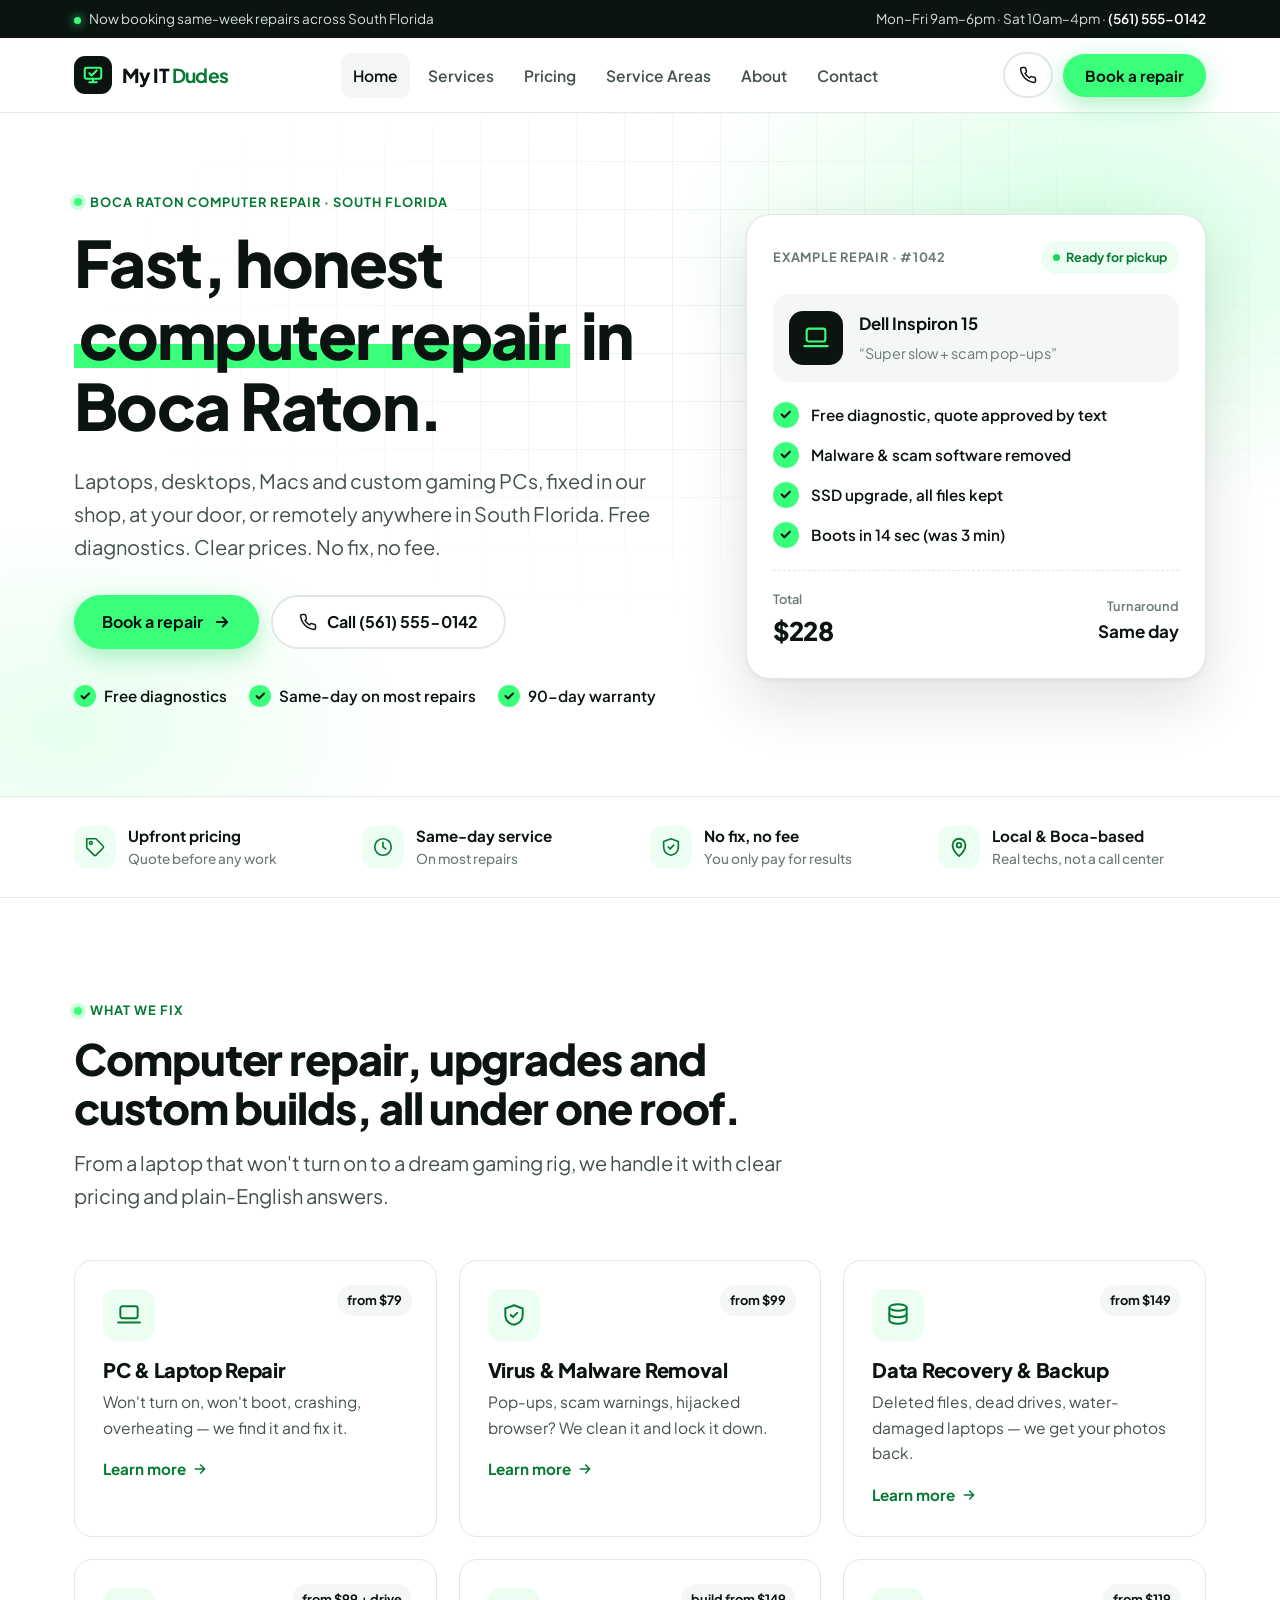
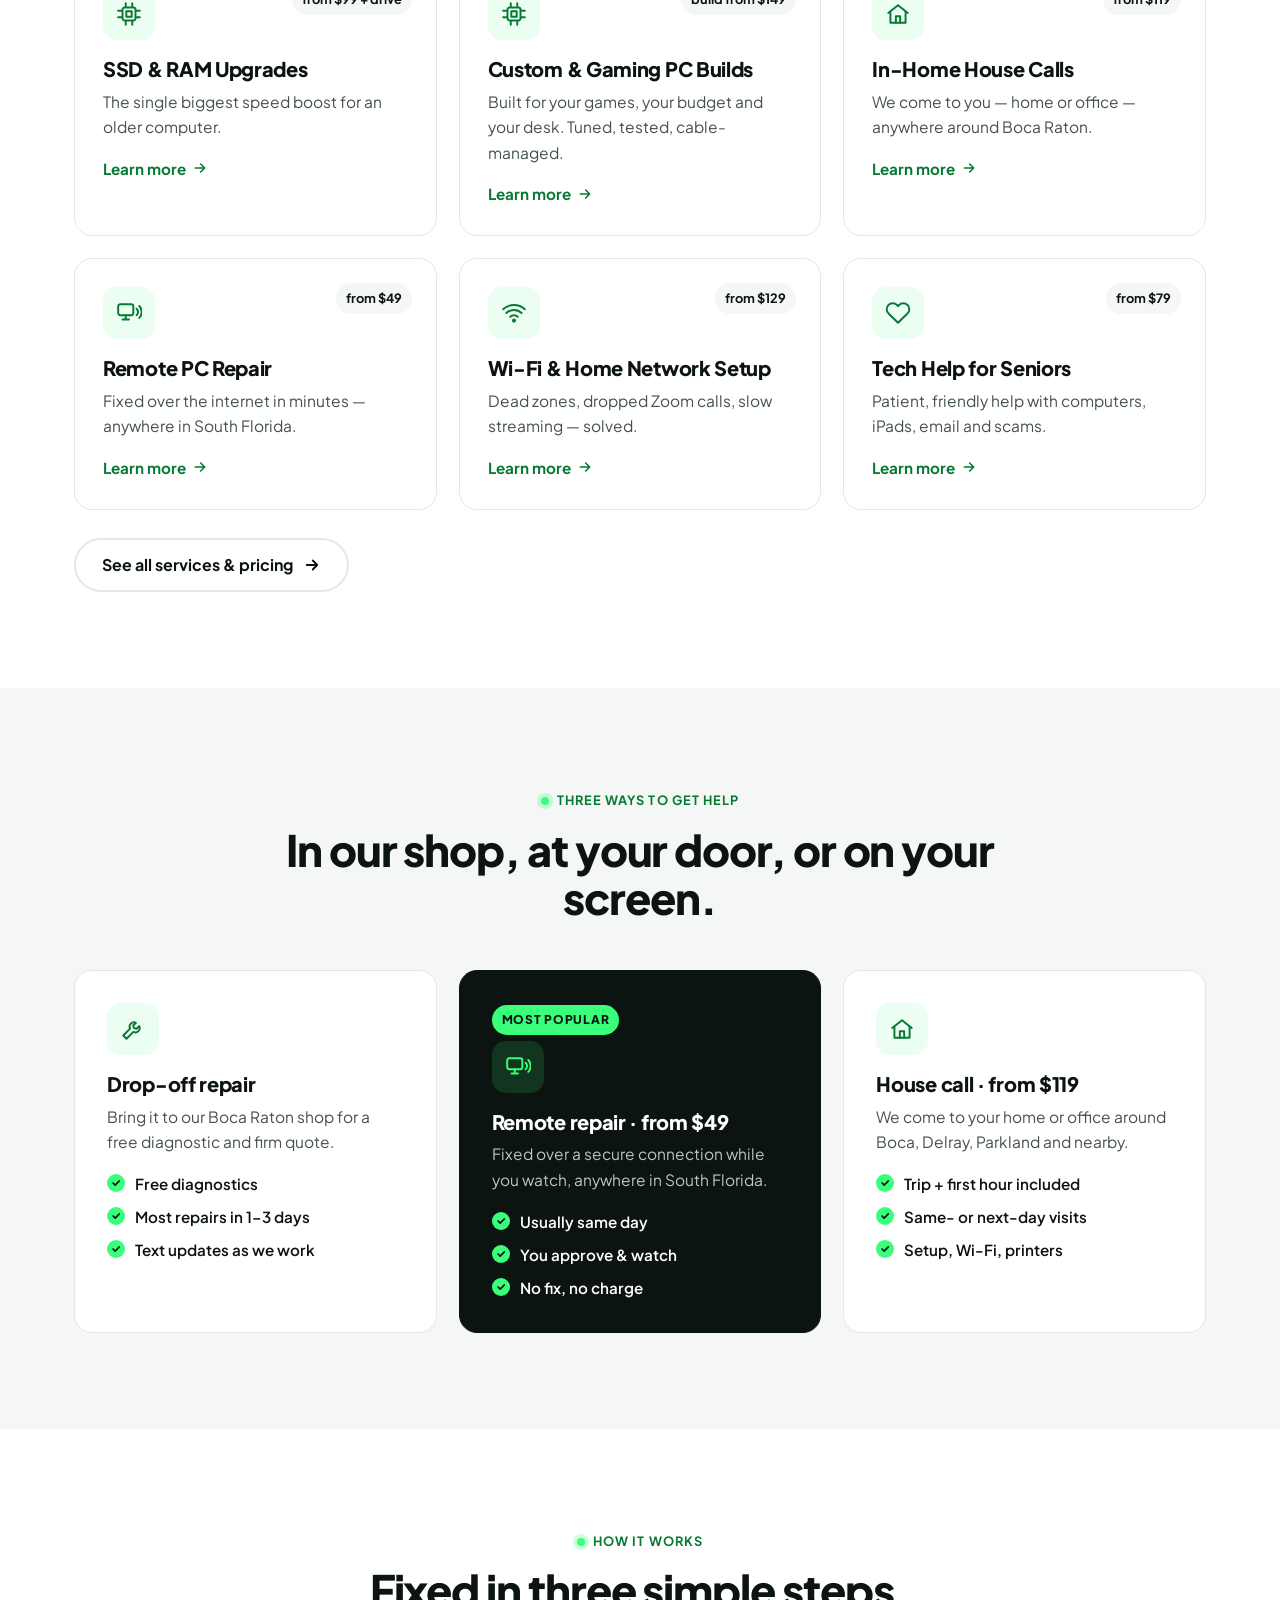
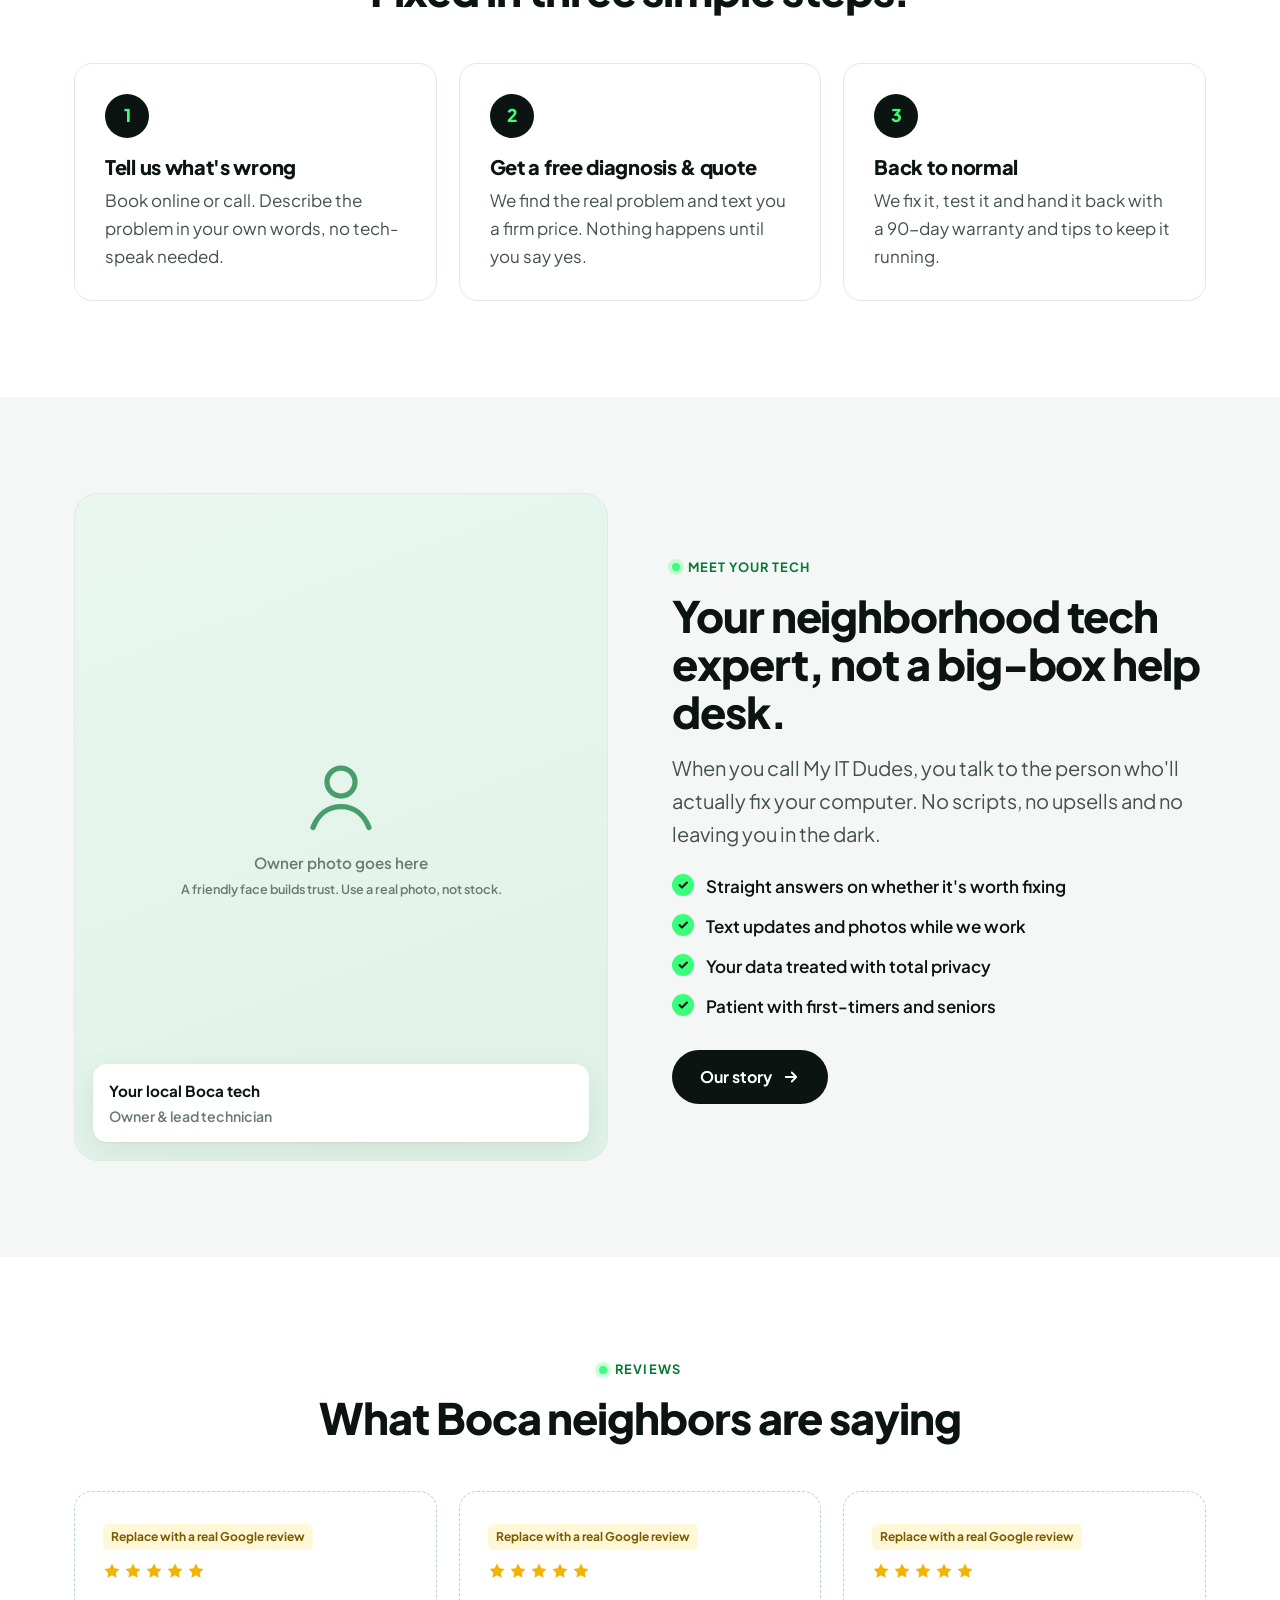
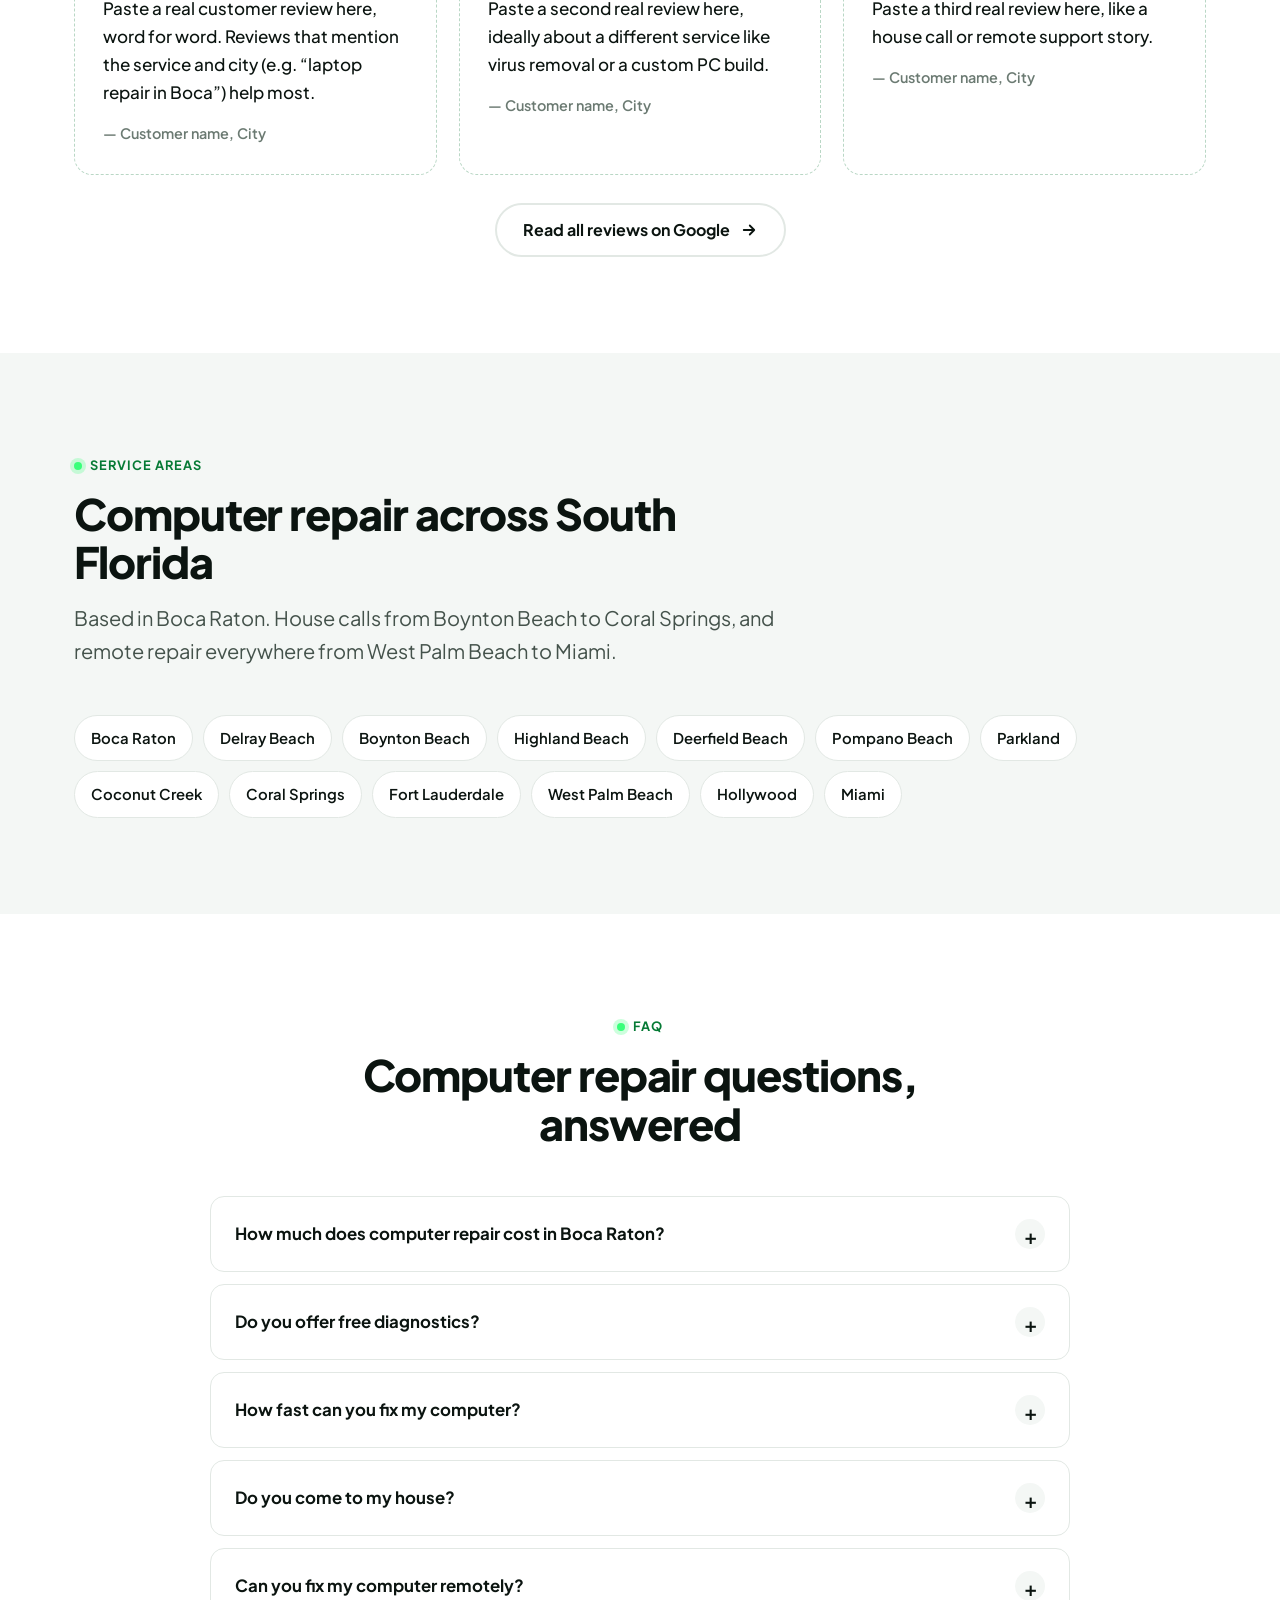
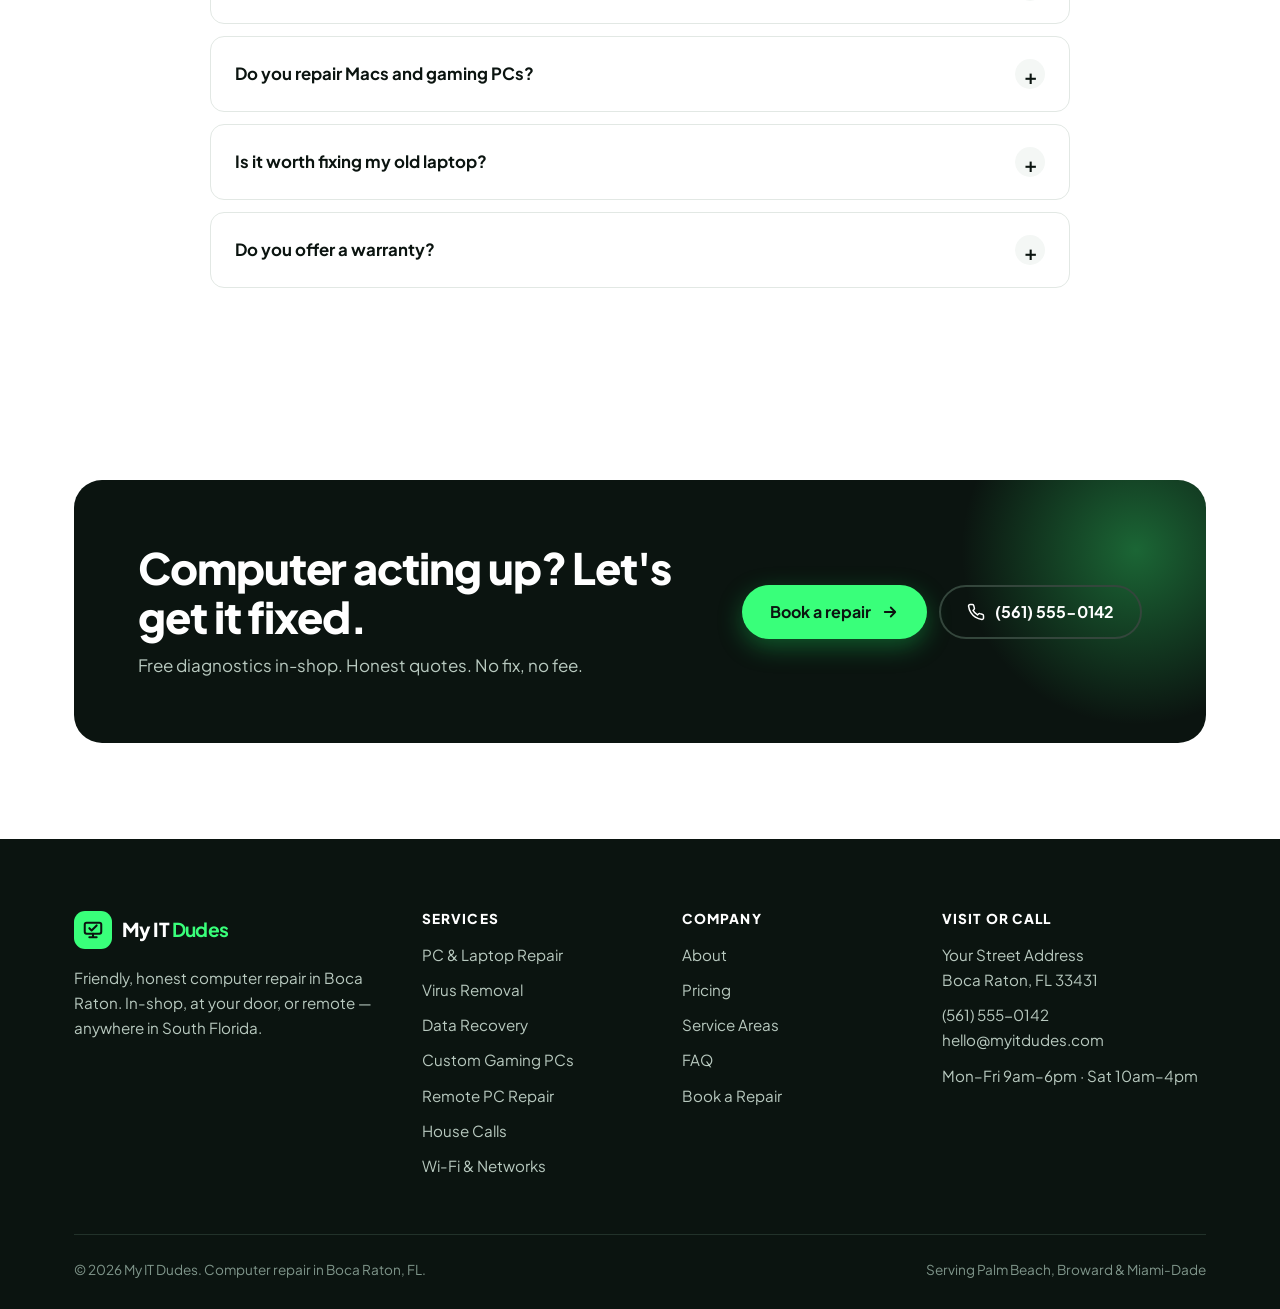
==== index.html @ fb030772 "Add files via upload" ====
<!doctype html>
<html lang="en">
<head>
<meta charset="utf-8">
<meta name="viewport" content="width=device-width, initial-scale=1">
<title>Computer Repair Boca Raton, FL | PC & Laptop Repair | My IT Dudes</title>
<meta name="description" content="Fast, honest computer repair in Boca Raton. PC & laptop repair, virus removal, data recovery, custom gaming PCs, house calls and remote support across South Florida. Free diagnostics.">
<link rel="canonical" href="https://www.myitdudes.com/">
<meta name="robots" content="index, follow, max-image-preview:large">
<meta name="geo.region" content="US-FL">
<meta name="geo.placename" content="Boca Raton">
<meta property="og:type" content="website">
<meta property="og:site_name" content="My IT Dudes">
<meta property="og:title" content="Computer Repair Boca Raton, FL | PC & Laptop Repair | My IT Dudes">
<meta property="og:description" content="Fast, honest computer repair in Boca Raton. PC & laptop repair, virus removal, data recovery, custom gaming PCs, house calls and remote support across South Florida. Free diagnostics.">
<meta property="og:url" content="https://www.myitdudes.com/">
<meta property="og:locale" content="en_US">
<meta name="twitter:card" content="summary_large_image">
<meta name="theme-color" content="#0b1410">
<link rel="icon" href="data:image/svg+xml,%3Csvg xmlns='http://www.w3.org/2000/svg' viewBox='0 0 32 32'%3E%3Crect width='32' height='32' rx='8' fill='%230b1410'/%3E%3Cpath d='M9 16.5l4.5 4.5L23 11' fill='none' stroke='%2339ff7a' stroke-width='3.5' stroke-linecap='round' stroke-linejoin='round'/%3E%3C/svg%3E">
<link rel="preconnect" href="https://fonts.googleapis.com">
<link rel="preconnect" href="https://fonts.gstatic.com" crossorigin>
<link href="https://fonts.googleapis.com/css2?family=Plus+Jakarta+Sans:wght@400;500;600;700;800&display=swap" rel="stylesheet">
<link rel="stylesheet" href="styles.css">
<script type="application/ld+json">
{
 "@context": "https://schema.org",
 "@graph": [
  {
   "@type": [
    "LocalBusiness",
    "ComputerStore"
   ],
   "@id": "https://www.myitdudes.com/#business",
   "name": "My IT Dudes",
   "description": "Local computer repair in Boca Raton, FL: PC and laptop repair, virus removal, data recovery, custom gaming PC builds, in-home house calls, remote PC repair and Wi-Fi setup across South Florida.",
   "url": "https://www.myitdudes.com/",
   "telephone": "+15615550142",
   "email": "hello@myitdudes.com",
   "priceRange": "$$",
   "address": {
    "@type": "PostalAddress",
    "streetAddress": "Your Street Address",
    "addressLocality": "Boca Raton",
    "addressRegion": "FL",
    "postalCode": "33431",
    "addressCountry": "US"
   },
   "geo": {
    "@type": "GeoCoordinates",
    "latitude": 26.3683,
    "longitude": -80.1289
   },
   "openingHoursSpecification": [
    {
     "@type": "OpeningHoursSpecification",
     "dayOfWeek": [
      "Monday",
      "Tuesday",
      "Wednesday",
      "Thursday",
      "Friday"
     ],
     "opens": "09:00",
     "closes": "18:00"
    },
    {
     "@type": "OpeningHoursSpecification",
     "dayOfWeek": "Saturday",
     "opens": "10:00",
     "closes": "16:00"
    }
   ],
   "areaServed": [
    {
     "@type": "City",
     "name": "Boca Raton, FL"
    },
    {
     "@type": "City",
     "name": "Delray Beach, FL"
    },
    {
     "@type": "City",
     "name": "Boynton Beach, FL"
    },
    {
     "@type": "City",
     "name": "Highland Beach, FL"
    },
    {
     "@type": "City",
     "name": "Deerfield Beach, FL"
    },
    {
     "@type": "City",
     "name": "Pompano Beach, FL"
    },
    {
     "@type": "City",
     "name": "Parkland, FL"
    },
    {
     "@type": "City",
     "name": "Coconut Creek, FL"
    },
    {
     "@type": "City",
     "name": "Coral Springs, FL"
    },
    {
     "@type": "City",
     "name": "Fort Lauderdale, FL"
    },
    {
     "@type": "City",
     "name": "West Palm Beach, FL"
    },
    {
     "@type": "City",
     "name": "Hollywood, FL"
    },
    {
     "@type": "City",
     "name": "Miami, FL"
    }
   ],
   "knowsAbout": [
    "Computer repair",
    "Laptop repair",
    "Virus and malware removal",
    "Data recovery",
    "Custom gaming PC builds",
    "SSD and RAM upgrades",
    "Remote IT support",
    "Wi-Fi and mesh network setup"
   ],
   "sameAs": [
    "https://www.google.com/maps/place/YOUR-GOOGLE-BUSINESS-PROFILE",
    "https://www.yelp.com/biz/YOUR-YELP-PAGE",
    "https://www.facebook.com/YOUR-PAGE"
   ]
  },
  {
   "@type": "WebSite",
   "@id": "https://www.myitdudes.com/#website",
   "url": "https://www.myitdudes.com/",
   "name": "My IT Dudes",
   "publisher": {
    "@id": "https://www.myitdudes.com/#business"
   }
  },
  {
   "@type": "WebPage",
   "@id": "https://www.myitdudes.com/#webpage",
   "url": "https://www.myitdudes.com/",
   "name": "Computer Repair in Boca Raton, FL",
   "isPartOf": {
    "@id": "https://www.myitdudes.com/#website"
   },
   "about": {
    "@id": "https://www.myitdudes.com/#business"
   }
  },
  {
   "@type": "FAQPage",
   "mainEntity": [
    {
     "@type": "Question",
     "name": "How much does computer repair cost in Boca Raton?",
     "acceptedAnswer": {
      "@type": "Answer",
      "text": "At My IT Dudes, diagnostics are free in-shop. Most repairs cost between $79 and $250. Remote support starts at $49, virus removal at $99, laptop screens at $99 plus parts, and house calls at $119. You get a firm quote before any work begins."
     }
    },
    {
     "@type": "Question",
     "name": "Do you offer free diagnostics?",
     "acceptedAnswer": {
      "@type": "Answer",
      "text": "Yes. In-shop diagnostics are free, and we'll tell you what's wrong and what it costs before we touch anything. If you decide not to repair, you pay nothing."
     }
    },
    {
     "@type": "Question",
     "name": "How fast can you fix my computer?",
     "acceptedAnswer": {
      "@type": "Answer",
      "text": "Many repairs, like virus removal, tune-ups and SSD upgrades, are done the same day. Most hardware repairs take 1–3 days, depending on parts. Remote support is usually available the same day."
     }
    },
    {
     "@type": "Question",
     "name": "Do you come to my house?",
     "acceptedAnswer": {
      "@type": "Answer",
      "text": "Yes. We make house calls around Boca Raton, Delray Beach, Highland Beach, Boynton Beach, Deerfield Beach, Parkland, Coconut Creek and Coral Springs. Visits start at $119 and include the first hour."
     }
    },
    {
     "@type": "Question",
     "name": "Can you fix my computer remotely?",
     "acceptedAnswer": {
      "@type": "Answer",
      "text": "Yes. Remote PC repair works anywhere in South Florida and starts at $49. You approve the secure connection and watch everything we do. If we can't fix it remotely, you don't pay."
     }
    },
    {
     "@type": "Question",
     "name": "Do you repair Macs and gaming PCs?",
     "acceptedAnswer": {
      "@type": "Answer",
      "text": "Yes. We repair Windows PCs, MacBooks and iMacs, and we build and upgrade custom gaming PCs, including GPU installs, cooling, tuning and cable management."
     }
    },
    {
     "@type": "Question",
     "name": "Is it worth fixing my old laptop?",
     "acceptedAnswer": {
      "@type": "Answer",
      "text": "Usually, if the repair is under about half the cost of a comparable new computer. An SSD upgrade can make a 5–7 year old laptop feel new for around $150–$200 all-in. We'll tell you honestly when it's not worth it."
     }
    },
    {
     "@type": "Question",
     "name": "Do you offer a warranty?",
     "acceptedAnswer": {
      "@type": "Answer",
      "text": "Yes. Labor is covered by a 90-day warranty, and parts carry the manufacturer's warranty."
     }
    }
   ]
  }
 ]
}
</script>
</head>
<body>
<a class="skip" href="#main">Skip to content</a>
<div class="topbar"><div class="wrap"><span><span class="dot"></span>Now booking same-week repairs across South Florida</span><span class="hide-sm">Mon–Fri 9am–6pm · Sat 10am–4pm · <a href="tel:+15615550142">(561) 555-0142</a></span></div></div>
<header class="site-header"><div class="wrap nav">
  <a class="logo" href="index.html" aria-label="My IT Dudes home"><span class="logo-mark"><svg viewBox="0 0 24 24" fill="none" stroke="#39ff7a" stroke-width="2.2" stroke-linecap="round" stroke-linejoin="round"><rect x="3" y="4" width="18" height="12" rx="2"/><path d="M8 20h8M12 16v4"/><path d="M8 10l2.5 2.5L16 7"/></svg></span><span>My IT <b>Dudes</b></span></a>
  <nav aria-label="Main"><ul class="nav-links" id="nav-links"><li><a href="index.html" aria-current="page">Home</a></li><li><a href="services.html">Services</a></li><li><a href="services.html#pricing">Pricing</a></li><li><a href="services.html#areas">Service Areas</a></li><li><a href="about.html">About</a></li><li><a href="contact.html">Contact</a></li></ul></nav>
  <div class="nav-cta">
    <a class="btn btn-ghost" href="tel:+15615550142" aria-label="Call (561) 555-0142"><svg viewBox="0 0 24 24" fill="none" stroke="currentColor" stroke-width="2" stroke-linecap="round" stroke-linejoin="round"><path d="M22 16.9v3a2 2 0 01-2.2 2 19.8 19.8 0 01-8.6-3.1 19.5 19.5 0 01-6-6A19.8 19.8 0 012.1 4.2 2 2 0 014.1 2h3a2 2 0 012 1.7c.1 1 .4 1.9.7 2.8a2 2 0 01-.5 2.1L8 9.9a16 16 0 006 6l1.3-1.3a2 2 0 012.1-.4c.9.3 1.8.6 2.8.7a2 2 0 011.8 2z"/></svg><span class="call-txt">(561) 555-0142</span></a>
    <a class="btn btn-neon" href="contact.html">Book a repair</a>
    <button class="menu-btn" aria-label="Open menu" aria-expanded="false" aria-controls="nav-links"><span></span></button>
  </div>
</div></header>
<main id="main">

<section class="hero"><div class="wrap hero-grid">
 <div>
  <span class="eyebrow">Boca Raton computer repair · South Florida</span>
  <h1>Fast, honest <span class="hl">computer repair</span> in Boca Raton.</h1>
  <p class="lead">Laptops, desktops, Macs and custom gaming PCs, fixed in our shop, at your door, or remotely anywhere in South Florida. Free diagnostics. Clear prices. No fix, no fee.</p>
  <div class="hero-actions"><a class="btn btn-neon" href="contact.html">Book a repair <svg viewBox="0 0 24 24" fill="none" stroke="currentColor" stroke-width="2.4" stroke-linecap="round" stroke-linejoin="round" width="16" height="16"><path d="M5 12h14M13 6l6 6-6 6"/></svg></a><a class="btn btn-ghost" href="tel:+15615550142"><svg viewBox="0 0 24 24" fill="none" stroke="currentColor" stroke-width="2" stroke-linecap="round" stroke-linejoin="round"><path d="M22 16.9v3a2 2 0 01-2.2 2 19.8 19.8 0 01-8.6-3.1 19.5 19.5 0 01-6-6A19.8 19.8 0 012.1 4.2 2 2 0 014.1 2h3a2 2 0 012 1.7c.1 1 .4 1.9.7 2.8a2 2 0 01-.5 2.1L8 9.9a16 16 0 006 6l1.3-1.3a2 2 0 012.1-.4c.9.3 1.8.6 2.8.7a2 2 0 011.8 2z"/></svg> Call (561) 555-0142</a></div>
  <ul class="hero-proof"><li><span class="check"><svg viewBox="0 0 24 24" fill="none" stroke="#0b1410" stroke-width="4" stroke-linecap="round" stroke-linejoin="round"><path d="M5 12l5 5L20 7"/></svg></span>Free diagnostics</li><li><span class="check"><svg viewBox="0 0 24 24" fill="none" stroke="#0b1410" stroke-width="4" stroke-linecap="round" stroke-linejoin="round"><path d="M5 12l5 5L20 7"/></svg></span>Same-day on most repairs</li><li><span class="check"><svg viewBox="0 0 24 24" fill="none" stroke="#0b1410" stroke-width="4" stroke-linecap="round" stroke-linejoin="round"><path d="M5 12l5 5L20 7"/></svg></span>90-day warranty</li></ul>
 </div>
 <div class="ticket" role="img" aria-label="Example repair ticket: Dell laptop diagnosed, cleaned and upgraded, ready for pickup">
  <div class="ticket-top"><span class="ticket-id">Example repair · #1042</span><span class="pill">Ready for pickup</span></div>
  <div class="device"><div class="device-ico"><svg viewBox="0 0 24 24" fill="none" stroke="currentColor" stroke-width="1.8" stroke-linecap="round" stroke-linejoin="round"><rect x="4" y="4" width="16" height="11" rx="2"/><path d="M2 19h20"/></svg></div><div><strong>Dell Inspiron 15</strong><span>“Super slow + scam pop-ups”</span></div></div>
  <ul class="steps-mini">
   <li><span class="st"><svg viewBox="0 0 24 24" fill="none" stroke="#0b1410" stroke-width="4" stroke-linecap="round" stroke-linejoin="round"><path d="M5 12l5 5L20 7"/></svg></span>Free diagnostic, quote approved by text</li>
   <li><span class="st"><svg viewBox="0 0 24 24" fill="none" stroke="#0b1410" stroke-width="4" stroke-linecap="round" stroke-linejoin="round"><path d="M5 12l5 5L20 7"/></svg></span>Malware &amp; scam software removed</li>
   <li><span class="st"><svg viewBox="0 0 24 24" fill="none" stroke="#0b1410" stroke-width="4" stroke-linecap="round" stroke-linejoin="round"><path d="M5 12l5 5L20 7"/></svg></span>SSD upgrade, all files kept</li>
   <li><span class="st"><svg viewBox="0 0 24 24" fill="none" stroke="#0b1410" stroke-width="4" stroke-linecap="round" stroke-linejoin="round"><path d="M5 12l5 5L20 7"/></svg></span>Boots in 14 sec (was 3 min)</li>
  </ul>
  <div class="ticket-foot"><div><small>Total</small><span class="price">$228</span></div><div style="text-align:right"><small>Turnaround</small><strong>Same day</strong></div></div>
 </div>
</div></section>

<div class="strip"><div class="wrap"><ul>
 <li><span class="ico"><svg viewBox="0 0 24 24" fill="none" stroke="currentColor" stroke-width="1.8" stroke-linecap="round" stroke-linejoin="round"><path d="M20.6 13.4L13.4 20.6a2 2 0 01-2.8 0L3 13V3h10l7.6 7.6a2 2 0 010 2.8z"/><circle cx="7.5" cy="7.5" r="1.5"/></svg></span><div>Upfront pricing<span>Quote before any work</span></div></li>
 <li><span class="ico"><svg viewBox="0 0 24 24" fill="none" stroke="currentColor" stroke-width="1.8" stroke-linecap="round" stroke-linejoin="round"><circle cx="12" cy="12" r="9"/><path d="M12 7v5l3 2"/></svg></span><div>Same-day service<span>On most repairs</span></div></li>
 <li><span class="ico"><svg viewBox="0 0 24 24" fill="none" stroke="currentColor" stroke-width="1.8" stroke-linecap="round" stroke-linejoin="round"><path d="M12 3l8 3v6c0 5-3.5 8-8 9-4.5-1-8-4-8-9V6l8-3z"/><path d="M9 12l2 2 4-4"/></svg></span><div>No fix, no fee<span>You only pay for results</span></div></li>
 <li><span class="ico"><svg viewBox="0 0 24 24" fill="none" stroke="currentColor" stroke-width="2" stroke-linecap="round" stroke-linejoin="round"><path d="M12 22s7-6.2 7-12a7 7 0 10-14 0c0 5.8 7 12 7 12z"/><circle cx="12" cy="10" r="2.5"/></svg></span><div>Local &amp; Boca-based<span>Real techs, not a call center</span></div></li>
</ul></div></div>

<section id="services"><div class="wrap">
 <div class="section-head"><span class="eyebrow">What we fix</span><h2>Computer repair, upgrades and custom builds, all under one roof.</h2><p class="lead">From a laptop that won't turn on to a dream gaming rig, we handle it with clear pricing and plain-English answers.</p></div>
 <div class="grid g3"><a class="card reveal" href="services.html#pc-laptop-repair"><span class="from">from $79</span><div class="ico"><svg viewBox="0 0 24 24" fill="none" stroke="currentColor" stroke-width="1.8" stroke-linecap="round" stroke-linejoin="round"><rect x="4" y="4" width="16" height="11" rx="2"/><path d="M2 19h20"/></svg></div><h3>PC & Laptop Repair</h3><p>Won't turn on, won't boot, crashing, overheating — we find it and fix it.</p><span class="more">Learn more <svg viewBox="0 0 24 24" fill="none" stroke="currentColor" stroke-width="2.4" stroke-linecap="round" stroke-linejoin="round" width="16" height="16"><path d="M5 12h14M13 6l6 6-6 6"/></svg></span></a><a class="card reveal" href="services.html#virus-removal"><span class="from">from $99</span><div class="ico"><svg viewBox="0 0 24 24" fill="none" stroke="currentColor" stroke-width="1.8" stroke-linecap="round" stroke-linejoin="round"><path d="M12 3l8 3v6c0 5-3.5 8-8 9-4.5-1-8-4-8-9V6l8-3z"/><path d="M9 12l2 2 4-4"/></svg></div><h3>Virus & Malware Removal</h3><p>Pop-ups, scam warnings, hijacked browser? We clean it and lock it down.</p><span class="more">Learn more <svg viewBox="0 0 24 24" fill="none" stroke="currentColor" stroke-width="2.4" stroke-linecap="round" stroke-linejoin="round" width="16" height="16"><path d="M5 12h14M13 6l6 6-6 6"/></svg></span></a><a class="card reveal" href="services.html#data-recovery"><span class="from">from $149</span><div class="ico"><svg viewBox="0 0 24 24" fill="none" stroke="currentColor" stroke-width="1.8" stroke-linecap="round" stroke-linejoin="round"><ellipse cx="12" cy="5" rx="8" ry="3"/><path d="M4 5v6c0 1.7 3.6 3 8 3s8-1.3 8-3V5"/><path d="M4 11v6c0 1.7 3.6 3 8 3s8-1.3 8-3v-6"/></svg></div><h3>Data Recovery & Backup</h3><p>Deleted files, dead drives, water-damaged laptops — we get your photos back.</p><span class="more">Learn more <svg viewBox="0 0 24 24" fill="none" stroke="currentColor" stroke-width="2.4" stroke-linecap="round" stroke-linejoin="round" width="16" height="16"><path d="M5 12h14M13 6l6 6-6 6"/></svg></span></a><a class="card reveal" href="services.html#upgrades"><span class="from">from $99 + drive</span><div class="ico"><svg viewBox="0 0 24 24" fill="none" stroke="currentColor" stroke-width="1.8" stroke-linecap="round" stroke-linejoin="round"><rect x="6" y="6" width="12" height="12" rx="2"/><rect x="9.5" y="9.5" width="5" height="5"/><path d="M9 2v3M15 2v3M9 19v3M15 19v3M2 9h3M2 15h3M19 9h3M19 15h3"/></svg></div><h3>SSD & RAM Upgrades</h3><p>The single biggest speed boost for an older computer.</p><span class="more">Learn more <svg viewBox="0 0 24 24" fill="none" stroke="currentColor" stroke-width="2.4" stroke-linecap="round" stroke-linejoin="round" width="16" height="16"><path d="M5 12h14M13 6l6 6-6 6"/></svg></span></a><a class="card reveal" href="services.html#custom-gaming-pc"><span class="from">build from $149</span><div class="ico"><svg viewBox="0 0 24 24" fill="none" stroke="currentColor" stroke-width="1.8" stroke-linecap="round" stroke-linejoin="round"><rect x="6" y="6" width="12" height="12" rx="2"/><rect x="9.5" y="9.5" width="5" height="5"/><path d="M9 2v3M15 2v3M9 19v3M15 19v3M2 9h3M2 15h3M19 9h3M19 15h3"/></svg></div><h3>Custom & Gaming PC Builds</h3><p>Built for your games, your budget and your desk. Tuned, tested, cable-managed.</p><span class="more">Learn more <svg viewBox="0 0 24 24" fill="none" stroke="currentColor" stroke-width="2.4" stroke-linecap="round" stroke-linejoin="round" width="16" height="16"><path d="M5 12h14M13 6l6 6-6 6"/></svg></span></a><a class="card reveal" href="services.html#house-calls"><span class="from">from $119</span><div class="ico"><svg viewBox="0 0 24 24" fill="none" stroke="currentColor" stroke-width="1.8" stroke-linecap="round" stroke-linejoin="round"><path d="M3 11l9-7 9 7"/><path d="M5 10v10h14V10"/><path d="M10 20v-6h4v6"/></svg></div><h3>In-Home House Calls</h3><p>We come to you — home or office — anywhere around Boca Raton.</p><span class="more">Learn more <svg viewBox="0 0 24 24" fill="none" stroke="currentColor" stroke-width="2.4" stroke-linecap="round" stroke-linejoin="round" width="16" height="16"><path d="M5 12h14M13 6l6 6-6 6"/></svg></span></a><a class="card reveal" href="services.html#remote-pc-repair"><span class="from">from $49</span><div class="ico"><svg viewBox="0 0 24 24" fill="none" stroke="currentColor" stroke-width="1.8" stroke-linecap="round" stroke-linejoin="round"><rect x="2" y="4" width="14" height="10" rx="2"/><path d="M6 18h6M9 14v4"/><path d="M19 8a4 4 0 010 6M21.5 5.5a8 8 0 010 11"/></svg></div><h3>Remote PC Repair</h3><p>Fixed over the internet in minutes — anywhere in South Florida.</p><span class="more">Learn more <svg viewBox="0 0 24 24" fill="none" stroke="currentColor" stroke-width="2.4" stroke-linecap="round" stroke-linejoin="round" width="16" height="16"><path d="M5 12h14M13 6l6 6-6 6"/></svg></span></a><a class="card reveal" href="services.html#wifi-network"><span class="from">from $129</span><div class="ico"><svg viewBox="0 0 24 24" fill="none" stroke="currentColor" stroke-width="1.8" stroke-linecap="round" stroke-linejoin="round"><path d="M2 8.5a15 15 0 0120 0M5 12a10 10 0 0114 0M8.5 15.5a5 5 0 017 0"/><circle cx="12" cy="19" r="1"/></svg></div><h3>Wi-Fi & Home Network Setup</h3><p>Dead zones, dropped Zoom calls, slow streaming — solved.</p><span class="more">Learn more <svg viewBox="0 0 24 24" fill="none" stroke="currentColor" stroke-width="2.4" stroke-linecap="round" stroke-linejoin="round" width="16" height="16"><path d="M5 12h14M13 6l6 6-6 6"/></svg></span></a><a class="card reveal" href="services.html#senior-tech-help"><span class="from">from $79</span><div class="ico"><svg viewBox="0 0 24 24" fill="none" stroke="currentColor" stroke-width="1.8" stroke-linecap="round" stroke-linejoin="round"><path d="M20.8 4.6a5.5 5.5 0 00-7.8 0L12 5.7l-1-1.1a5.5 5.5 0 00-7.8 7.8l1 1L12 21l7.8-7.6 1-1a5.5 5.5 0 000-7.8z"/></svg></div><h3>Tech Help for Seniors</h3><p>Patient, friendly help with computers, iPads, email and scams.</p><span class="more">Learn more <svg viewBox="0 0 24 24" fill="none" stroke="currentColor" stroke-width="2.4" stroke-linecap="round" stroke-linejoin="round" width="16" height="16"><path d="M5 12h14M13 6l6 6-6 6"/></svg></span></a></div>
 <p style="margin-top:28px"><a class="btn btn-ghost" href="services.html">See all services &amp; pricing <svg viewBox="0 0 24 24" fill="none" stroke="currentColor" stroke-width="2.4" stroke-linecap="round" stroke-linejoin="round" width="16" height="16"><path d="M5 12h14M13 6l6 6-6 6"/></svg></a></p>
</div></section>

<section class="soft ways"><div class="wrap">
 <div class="section-head center"><span class="eyebrow">Three ways to get help</span><h2>In our shop, at your door, or on your screen.</h2></div>
 <div class="grid g3">
  <div class="card reveal"><div class="ico"><svg viewBox="0 0 24 24" fill="none" stroke="currentColor" stroke-width="1.8" stroke-linecap="round" stroke-linejoin="round"><path d="M14.7 6.3a4 4 0 00-5.4 5.4L3 18l3 3 6.3-6.3a4 4 0 005.4-5.4l-2.5 2.5-2.4-.6-.6-2.4 2.5-2.5z"/></svg></div><h3>Drop-off repair</h3><p>Bring it to our Boca Raton shop for a free diagnostic and firm quote.</p><ul><li>Free diagnostics</li><li>Most repairs in 1–3 days</li><li>Text updates as we work</li></ul></div>
  <div class="card feature reveal"><span class="tag">Most popular</span><div class="ico"><svg viewBox="0 0 24 24" fill="none" stroke="currentColor" stroke-width="1.8" stroke-linecap="round" stroke-linejoin="round"><rect x="2" y="4" width="14" height="10" rx="2"/><path d="M6 18h6M9 14v4"/><path d="M19 8a4 4 0 010 6M21.5 5.5a8 8 0 010 11"/></svg></div><h3>Remote repair · from $49</h3><p>Fixed over a secure connection while you watch, anywhere in South Florida.</p><ul><li>Usually same day</li><li>You approve &amp; watch</li><li>No fix, no charge</li></ul></div>
  <div class="card reveal"><div class="ico"><svg viewBox="0 0 24 24" fill="none" stroke="currentColor" stroke-width="1.8" stroke-linecap="round" stroke-linejoin="round"><path d="M3 11l9-7 9 7"/><path d="M5 10v10h14V10"/><path d="M10 20v-6h4v6"/></svg></div><h3>House call · from $119</h3><p>We come to your home or office around Boca, Delray, Parkland and nearby.</p><ul><li>Trip + first hour included</li><li>Same- or next-day visits</li><li>Setup, Wi-Fi, printers</li></ul></div>
 </div>
</div></section>

<section><div class="wrap">
 <div class="section-head center"><span class="eyebrow">How it works</span><h2>Fixed in three simple steps.</h2></div>
 <div class="steps">
  <div class="step reveal"><h3>Tell us what's wrong</h3><p>Book online or call. Describe the problem in your own words, no tech-speak needed.</p></div>
  <div class="step reveal"><h3>Get a free diagnosis &amp; quote</h3><p>We find the real problem and text you a firm price. Nothing happens until you say yes.</p></div>
  <div class="step reveal"><h3>Back to normal</h3><p>We fix it, test it and hand it back with a 90-day warranty and tips to keep it running.</p></div>
 </div>
</div></section>

<section class="soft"><div class="wrap split">
 <div class="photo reveal"><div><svg viewBox="0 0 24 24" fill="none" stroke="currentColor" stroke-width="1.5" stroke-linecap="round" stroke-linejoin="round"><circle cx="12" cy="8" r="4"/><path d="M4 21c1.5-4 4.5-6 8-6s6.5 2 8 6"/></svg>Owner photo goes here<br><small>A friendly face builds trust. Use a real photo, not stock.</small></div>
  <div class="cap"><strong>Your local Boca tech</strong><span style="font-size:.88rem">Owner &amp; lead technician</span></div></div>
 <div>
  <span class="eyebrow">Meet your tech</span>
  <h2>Your neighborhood tech expert, not a big-box help desk.</h2>
  <p class="lead" style="margin-top:14px">When you call My IT Dudes, you talk to the person who'll actually fix your computer. No scripts, no upsells and no leaving you in the dark.</p>
  <ul class="checks"><li>Straight answers on whether it's worth fixing</li><li>Text updates and photos while we work</li><li>Your data treated with total privacy</li><li>Patient with first-timers and seniors</li></ul>
  <a class="btn btn-dark" href="about.html">Our story <svg viewBox="0 0 24 24" fill="none" stroke="currentColor" stroke-width="2.4" stroke-linecap="round" stroke-linejoin="round" width="16" height="16"><path d="M5 12h14M13 6l6 6-6 6"/></svg></a>
 </div>
</div></section>

<section id="reviews"><div class="wrap">
 <div class="section-head center"><span class="eyebrow">Reviews</span><h2>What Boca neighbors are saying</h2></div>
 <div class="grid g3">
  <div class="review"><span class="placeholder-note">Replace with a real Google review</span><div class="stars"><svg viewBox="0 0 24 24"><path d="M12 2l3.1 6.3 6.9 1-5 4.9 1.2 6.8L12 17.8 5.8 21l1.2-6.8-5-4.9 6.9-1z"/></svg><svg viewBox="0 0 24 24"><path d="M12 2l3.1 6.3 6.9 1-5 4.9 1.2 6.8L12 17.8 5.8 21l1.2-6.8-5-4.9 6.9-1z"/></svg><svg viewBox="0 0 24 24"><path d="M12 2l3.1 6.3 6.9 1-5 4.9 1.2 6.8L12 17.8 5.8 21l1.2-6.8-5-4.9 6.9-1z"/></svg><svg viewBox="0 0 24 24"><path d="M12 2l3.1 6.3 6.9 1-5 4.9 1.2 6.8L12 17.8 5.8 21l1.2-6.8-5-4.9 6.9-1z"/></svg><svg viewBox="0 0 24 24"><path d="M12 2l3.1 6.3 6.9 1-5 4.9 1.2 6.8L12 17.8 5.8 21l1.2-6.8-5-4.9 6.9-1z"/></svg></div><p>Paste a real customer review here, word for word. Reviews that mention the service and city (e.g. “laptop repair in Boca”) help most.</p><p class="who">— Customer name, City</p></div>
  <div class="review"><span class="placeholder-note">Replace with a real Google review</span><div class="stars"><svg viewBox="0 0 24 24"><path d="M12 2l3.1 6.3 6.9 1-5 4.9 1.2 6.8L12 17.8 5.8 21l1.2-6.8-5-4.9 6.9-1z"/></svg><svg viewBox="0 0 24 24"><path d="M12 2l3.1 6.3 6.9 1-5 4.9 1.2 6.8L12 17.8 5.8 21l1.2-6.8-5-4.9 6.9-1z"/></svg><svg viewBox="0 0 24 24"><path d="M12 2l3.1 6.3 6.9 1-5 4.9 1.2 6.8L12 17.8 5.8 21l1.2-6.8-5-4.9 6.9-1z"/></svg><svg viewBox="0 0 24 24"><path d="M12 2l3.1 6.3 6.9 1-5 4.9 1.2 6.8L12 17.8 5.8 21l1.2-6.8-5-4.9 6.9-1z"/></svg><svg viewBox="0 0 24 24"><path d="M12 2l3.1 6.3 6.9 1-5 4.9 1.2 6.8L12 17.8 5.8 21l1.2-6.8-5-4.9 6.9-1z"/></svg></div><p>Paste a second real review here, ideally about a different service like virus removal or a custom PC build.</p><p class="who">— Customer name, City</p></div>
  <div class="review"><span class="placeholder-note">Replace with a real Google review</span><div class="stars"><svg viewBox="0 0 24 24"><path d="M12 2l3.1 6.3 6.9 1-5 4.9 1.2 6.8L12 17.8 5.8 21l1.2-6.8-5-4.9 6.9-1z"/></svg><svg viewBox="0 0 24 24"><path d="M12 2l3.1 6.3 6.9 1-5 4.9 1.2 6.8L12 17.8 5.8 21l1.2-6.8-5-4.9 6.9-1z"/></svg><svg viewBox="0 0 24 24"><path d="M12 2l3.1 6.3 6.9 1-5 4.9 1.2 6.8L12 17.8 5.8 21l1.2-6.8-5-4.9 6.9-1z"/></svg><svg viewBox="0 0 24 24"><path d="M12 2l3.1 6.3 6.9 1-5 4.9 1.2 6.8L12 17.8 5.8 21l1.2-6.8-5-4.9 6.9-1z"/></svg><svg viewBox="0 0 24 24"><path d="M12 2l3.1 6.3 6.9 1-5 4.9 1.2 6.8L12 17.8 5.8 21l1.2-6.8-5-4.9 6.9-1z"/></svg></div><p>Paste a third real review here, like a house call or remote support story.</p><p class="who">— Customer name, City</p></div>
 </div>
 <p style="text-align:center;margin-top:28px"><a class="btn btn-ghost" href="https://www.google.com/maps/place/YOUR-GOOGLE-BUSINESS-PROFILE" rel="noopener">Read all reviews on Google <svg viewBox="0 0 24 24" fill="none" stroke="currentColor" stroke-width="2.4" stroke-linecap="round" stroke-linejoin="round" width="16" height="16"><path d="M5 12h14M13 6l6 6-6 6"/></svg></a></p>
</div></section>

<section class="soft"><div class="wrap">
 <div class="section-head"><span class="eyebrow">Service areas</span><h2>Computer repair across South Florida</h2><p class="lead">Based in Boca Raton. House calls from Boynton Beach to Coral Springs, and remote repair everywhere from West Palm Beach to Miami.</p></div>
 <ul class="chips"><li><a href="services.html#areas">Boca Raton</a></li><li><a href="services.html#areas">Delray Beach</a></li><li><a href="services.html#areas">Boynton Beach</a></li><li><a href="services.html#areas">Highland Beach</a></li><li><a href="services.html#areas">Deerfield Beach</a></li><li><a href="services.html#areas">Pompano Beach</a></li><li><a href="services.html#areas">Parkland</a></li><li><a href="services.html#areas">Coconut Creek</a></li><li><a href="services.html#areas">Coral Springs</a></li><li><a href="services.html#areas">Fort Lauderdale</a></li><li><a href="services.html#areas">West Palm Beach</a></li><li><a href="services.html#areas">Hollywood</a></li><li><a href="services.html#areas">Miami</a></li></ul>
</div></section>

<section id="faq"><div class="wrap">
 <div class="section-head center"><span class="eyebrow">FAQ</span><h2>Computer repair questions, answered</h2></div>
 <div class="faq"><details><summary>How much does computer repair cost in Boca Raton?</summary><p>At My IT Dudes, diagnostics are free in-shop. Most repairs cost between $79 and $250. Remote support starts at $49, virus removal at $99, laptop screens at $99 plus parts, and house calls at $119. You get a firm quote before any work begins.</p></details><details><summary>Do you offer free diagnostics?</summary><p>Yes. In-shop diagnostics are free, and we'll tell you what's wrong and what it costs before we touch anything. If you decide not to repair, you pay nothing.</p></details><details><summary>How fast can you fix my computer?</summary><p>Many repairs, like virus removal, tune-ups and SSD upgrades, are done the same day. Most hardware repairs take 1–3 days, depending on parts. Remote support is usually available the same day.</p></details><details><summary>Do you come to my house?</summary><p>Yes. We make house calls around Boca Raton, Delray Beach, Highland Beach, Boynton Beach, Deerfield Beach, Parkland, Coconut Creek and Coral Springs. Visits start at $119 and include the first hour.</p></details><details><summary>Can you fix my computer remotely?</summary><p>Yes. Remote PC repair works anywhere in South Florida and starts at $49. You approve the secure connection and watch everything we do. If we can't fix it remotely, you don't pay.</p></details><details><summary>Do you repair Macs and gaming PCs?</summary><p>Yes. We repair Windows PCs, MacBooks and iMacs, and we build and upgrade custom gaming PCs, including GPU installs, cooling, tuning and cable management.</p></details><details><summary>Is it worth fixing my old laptop?</summary><p>Usually, if the repair is under about half the cost of a comparable new computer. An SSD upgrade can make a 5–7 year old laptop feel new for around $150–$200 all-in. We'll tell you honestly when it's not worth it.</p></details><details><summary>Do you offer a warranty?</summary><p>Yes. Labor is covered by a 90-day warranty, and parts carry the manufacturer's warranty.</p></details></div>
</div></section>
<section><div class="wrap"><div class="cta-band reveal">
<div><h2>Computer acting up? Let's get it fixed.</h2><p>Free diagnostics in-shop. Honest quotes. No fix, no fee.</p></div>
<div class="btns"><a class="btn btn-neon" href="contact.html">Book a repair <svg viewBox="0 0 24 24" fill="none" stroke="currentColor" stroke-width="2.4" stroke-linecap="round" stroke-linejoin="round" width="16" height="16"><path d="M5 12h14M13 6l6 6-6 6"/></svg></a><a class="btn btn-ghost" href="tel:+15615550142"><svg viewBox="0 0 24 24" fill="none" stroke="currentColor" stroke-width="2" stroke-linecap="round" stroke-linejoin="round"><path d="M22 16.9v3a2 2 0 01-2.2 2 19.8 19.8 0 01-8.6-3.1 19.5 19.5 0 01-6-6A19.8 19.8 0 012.1 4.2 2 2 0 014.1 2h3a2 2 0 012 1.7c.1 1 .4 1.9.7 2.8a2 2 0 01-.5 2.1L8 9.9a16 16 0 006 6l1.3-1.3a2 2 0 012.1-.4c.9.3 1.8.6 2.8.7a2 2 0 011.8 2z"/></svg> (561) 555-0142</a></div>
</div></div></section>

</main>
<footer class="site-footer flush"><div class="wrap">
  <div class="foot-grid">
    <div>
      <a class="logo" href="index.html"><span class="logo-mark"><svg viewBox="0 0 24 24" fill="none" stroke="#0b1410" stroke-width="2.2" stroke-linecap="round" stroke-linejoin="round"><rect x="3" y="4" width="18" height="12" rx="2"/><path d="M8 20h8M12 16v4"/><path d="M8 10l2.5 2.5L16 7"/></svg></span><span>My IT <b>Dudes</b></span></a>
      <p>Friendly, honest computer repair in Boca Raton. In-shop, at your door, or remote — anywhere in South Florida.</p>
    </div>
    <div><h4>Services</h4><ul>
      <li><a href="services.html#pc-laptop-repair">PC &amp; Laptop Repair</a></li>
      <li><a href="services.html#virus-removal">Virus Removal</a></li>
      <li><a href="services.html#data-recovery">Data Recovery</a></li>
      <li><a href="services.html#custom-gaming-pc">Custom Gaming PCs</a></li>
      <li><a href="services.html#remote-pc-repair">Remote PC Repair</a></li>
      <li><a href="services.html#house-calls">House Calls</a></li>
      <li><a href="services.html#wifi-network">Wi-Fi &amp; Networks</a></li>
    </ul></div>
    <div><h4>Company</h4><ul>
      <li><a href="about.html">About</a></li>
      <li><a href="services.html#pricing">Pricing</a></li>
      <li><a href="services.html#areas">Service Areas</a></li>
      <li><a href="index.html#faq">FAQ</a></li>
      <li><a href="contact.html">Book a Repair</a></li>
    </ul></div>
    <div><h4>Visit or call</h4>
      <address style="font-style:normal"><p>Your Street Address<br>Boca Raton, FL 33431</p>
      <p style="margin-top:10px"><a href="tel:+15615550142">(561) 555-0142</a><br><a href="mailto:hello@myitdudes.com">hello@myitdudes.com</a></p>
      <p style="margin-top:10px">Mon–Fri 9am–6pm · Sat 10am–4pm</p></address>
    </div>
  </div>
  <div class="foot-bottom"><span>© 2026 My IT Dudes. Computer repair in Boca Raton, FL.</span><span>Serving Palm Beach, Broward &amp; Miami-Dade</span></div>
</div></footer>
<div class="mobile-bar"><a class="btn btn-ghost" href="tel:+15615550142"><svg viewBox="0 0 24 24" fill="none" stroke="currentColor" stroke-width="2" stroke-linecap="round" stroke-linejoin="round"><path d="M22 16.9v3a2 2 0 01-2.2 2 19.8 19.8 0 01-8.6-3.1 19.5 19.5 0 01-6-6A19.8 19.8 0 012.1 4.2 2 2 0 014.1 2h3a2 2 0 012 1.7c.1 1 .4 1.9.7 2.8a2 2 0 01-.5 2.1L8 9.9a16 16 0 006 6l1.3-1.3a2 2 0 012.1-.4c.9.3 1.8.6 2.8.7a2 2 0 011.8 2z"/></svg> Call</a><a class="btn btn-neon" href="contact.html">Book a repair</a></div>
<script>
(function(){var b=document.querySelector('.menu-btn'),n=document.getElementById('nav-links');
b&&b.addEventListener('click',function(){var o=n.classList.toggle('open');b.setAttribute('aria-expanded',o)});
var r=document.querySelectorAll('.reveal');if('IntersectionObserver'in window){var io=new IntersectionObserver(function(e){e.forEach(function(x){if(x.isIntersecting){x.target.classList.add('in');io.unobserve(x.target)}})},{rootMargin:'0px 0px -8% 0px'});r.forEach(function(el){io.observe(el)})}else{r.forEach(function(el){el.classList.add('in')})}})();
</script>
</body>
</html>
---- styles.css ----
/* =========================================================
   My IT Dudes — shared styles
   Light & clean · neon green accent · friendly + premium
   ========================================================= */
:root{
  --bg:#ffffff;
  --bg-soft:#f4f7f5;
  --bg-tint:#ecfdf2;
  --ink:#0b1410;
  --ink-2:#44524b;
  --ink-3:#6b7a72;
  --line:#e2e8e4;
  --neon:#39ff7a;          /* the neon — use as fill, never as text on white */
  --neon-deep:#16d85c;
  --green:#067a35;         /* readable green for text/links on white */
  --dark:#0b1410;
  --radius:18px;
  --radius-sm:12px;
  --shadow:0 1px 2px rgba(11,20,16,.05),0 8px 30px rgba(11,20,16,.07);
  --shadow-lg:0 2px 4px rgba(11,20,16,.05),0 24px 60px rgba(11,20,16,.12);
  --max:1180px;
  --font:"Plus Jakarta Sans",system-ui,-apple-system,"Segoe UI",Roboto,sans-serif;
}
*{box-sizing:border-box;margin:0;padding:0}
html{scroll-behavior:smooth;-webkit-text-size-adjust:100%}
body{font-family:var(--font);color:var(--ink);background:var(--bg);line-height:1.65;font-size:17px;-webkit-font-smoothing:antialiased;overflow-x:hidden}
img,svg{max-width:100%;display:block}
a{color:var(--green);text-decoration-thickness:1.5px;text-underline-offset:3px}
a:hover{color:var(--ink)}
:focus-visible{outline:3px solid var(--neon-deep);outline-offset:3px;border-radius:6px}
.wrap{max-width:var(--max);margin:0 auto;padding:0 24px}
@media(max-width:600px){.wrap{padding:0 16px}body{font-size:16px}}
.sr-only{position:absolute;width:1px;height:1px;overflow:hidden;clip:rect(0 0 0 0)}
.skip{position:absolute;left:-999px;top:8px;background:var(--ink);color:#fff;padding:10px 16px;border-radius:8px;z-index:100}
.skip:focus{left:8px}

/* ---------- Type ---------- */
h1,h2,h3,h4{line-height:1.12;letter-spacing:-.025em;font-weight:800;color:var(--ink)}
h1{font-size:clamp(2.3rem,5.2vw,4rem)}
h2{font-size:clamp(1.8rem,3.6vw,2.7rem)}
h3{font-size:1.25rem;letter-spacing:-.015em}
p{color:var(--ink-2)}
.lead{font-size:clamp(1.08rem,1.6vw,1.25rem);color:var(--ink-2);max-width:62ch}
.eyebrow{display:inline-flex;align-items:center;gap:8px;font-size:.8rem;font-weight:700;letter-spacing:.08em;text-transform:uppercase;color:var(--green);margin-bottom:14px}
.eyebrow::before{content:"";width:8px;height:8px;border-radius:50%;background:var(--neon);box-shadow:0 0 0 4px rgba(57,255,122,.25)}
.hl{background:linear-gradient(transparent 62%,var(--neon) 62%,var(--neon) 92%,transparent 92%);padding:0 .08em}

/* ---------- Buttons ---------- */
.btn{display:inline-flex;align-items:center;justify-content:center;gap:10px;font:700 1rem/1 var(--font);padding:16px 26px;border-radius:999px;text-decoration:none;border:2px solid transparent;cursor:pointer;transition:transform .15s ease,box-shadow .2s ease,background .2s ease;white-space:nowrap}
.btn:hover{transform:translateY(-2px)}
.btn-neon{background:var(--neon);color:var(--ink);box-shadow:0 8px 24px rgba(22,216,92,.35)}
.btn-neon:hover{background:#5cff92;color:var(--ink);box-shadow:0 12px 30px rgba(22,216,92,.45)}
.btn-dark{background:var(--ink);color:#fff}
.btn-dark:hover{color:#fff;background:#1c2a23}
.btn-ghost{background:#fff;color:var(--ink);border-color:var(--line)}
.btn-ghost:hover{border-color:var(--ink);color:var(--ink)}
.btn svg{width:18px;height:18px;flex:none}

/* ---------- Header ---------- */
.topbar{background:var(--ink);color:#cfe0d6;font-size:.85rem}
.topbar .wrap{display:flex;justify-content:space-between;gap:16px;padding-top:8px;padding-bottom:8px}
.topbar a{color:#fff;text-decoration:none;font-weight:600}
.topbar .dot{display:inline-block;width:7px;height:7px;border-radius:50%;background:var(--neon);margin-right:8px;box-shadow:0 0 10px var(--neon)}
@media(max-width:700px){.topbar .hide-sm{display:none}}
.site-header{position:sticky;top:0;z-index:50;background:rgba(255,255,255,.88);backdrop-filter:saturate(1.6) blur(14px);-webkit-backdrop-filter:saturate(1.6) blur(14px);border-bottom:1px solid var(--line)}
.nav{display:flex;align-items:center;justify-content:space-between;height:74px;gap:20px}
.logo{white-space:nowrap;display:flex;align-items:center;gap:10px;text-decoration:none;color:var(--ink);font-weight:800;font-size:1.2rem;letter-spacing:-.03em}
.logo-mark{width:38px;height:38px;border-radius:11px;background:var(--ink);display:grid;place-items:center;flex:none}
.logo-mark svg{width:22px;height:22px}
.logo b{color:var(--green)}
.nav-links{display:flex;align-items:center;gap:6px;list-style:none}
.nav-links a{white-space:nowrap;display:block;padding:10px 12px;border-radius:10px;text-decoration:none;color:var(--ink-2);font-weight:600;font-size:.97rem}
.nav-links a:hover,.nav-links a[aria-current="page"]{color:var(--ink);background:var(--bg-soft)}
.nav-cta{display:flex;align-items:center;gap:10px}
.nav-cta .btn{padding:12px 20px;font-size:.95rem}
.menu-btn{display:none;background:none;border:1px solid var(--line);border-radius:10px;width:44px;height:44px;align-items:center;justify-content:center;cursor:pointer}
.menu-btn span{display:block;width:18px;height:2px;background:var(--ink);position:relative}
.menu-btn span::before,.menu-btn span::after{content:"";position:absolute;left:0;width:18px;height:2px;background:var(--ink)}
.menu-btn span::before{top:-6px}.menu-btn span::after{top:6px}
@media(max-width:1440px){.nav-cta .call-txt{display:none}.nav-cta .btn-ghost{padding:12px 14px}}
@media(max-width:980px){
  .menu-btn{display:inline-flex}
  .nav-links{position:absolute;top:74px;left:0;right:0;flex-direction:column;align-items:stretch;background:#fff;border-bottom:1px solid var(--line);padding:10px 16px 18px;display:none;box-shadow:var(--shadow)}
  .nav-links.open{display:flex}
  .nav-links a{padding:14px}
  .nav-cta .call-txt{display:none}
}
@media(max-width:420px){.nav-cta .btn-neon{display:none}}

/* ---------- Sections ---------- */
section{padding:96px 0}
@media(max-width:700px){section{padding:64px 0}}
.soft{background:var(--bg-soft)}
.section-head{max-width:720px;margin-bottom:48px}
.section-head.center{margin-left:auto;margin-right:auto;text-align:center}
.section-head.center .lead{margin-left:auto;margin-right:auto}
.section-head h2{margin-bottom:14px}

/* ---------- Hero ---------- */
.hero{position:relative;padding:72px 0 88px;overflow:hidden;background:
  radial-gradient(600px 380px at 85% 20%,rgba(57,255,122,.22),transparent 70%),
  radial-gradient(500px 300px at 5% 90%,rgba(57,255,122,.12),transparent 70%),#fff}
.hero::before{content:"";position:absolute;inset:0;background-image:linear-gradient(var(--line) 1px,transparent 1px),linear-gradient(90deg,var(--line) 1px,transparent 1px);background-size:48px 48px;mask-image:radial-gradient(ellipse 70% 60% at 60% 30%,#000 20%,transparent 75%);-webkit-mask-image:radial-gradient(ellipse 70% 60% at 60% 30%,#000 20%,transparent 75%);opacity:.6;pointer-events:none}
.hero-grid{position:relative;display:grid;grid-template-columns:1.1fr .9fr;gap:56px;align-items:center}
@media(max-width:960px){.hero-grid{grid-template-columns:1fr;gap:48px}}
.hero h1{margin-bottom:22px}
.hero .lead{margin-bottom:32px}
.hero-actions{display:flex;flex-wrap:wrap;gap:12px;margin-bottom:34px}
.hero-proof{display:flex;flex-wrap:wrap;gap:10px 22px;list-style:none;font-weight:600;font-size:.95rem;color:var(--ink)}
.hero-proof li{display:flex;align-items:center;gap:8px}
.check{width:22px;height:22px;border-radius:50%;background:var(--neon);display:grid;place-items:center;flex:none}
.check svg{width:12px;height:12px}
.page-hero{padding:72px 0 64px;background:radial-gradient(500px 300px at 90% 0%,rgba(57,255,122,.2),transparent 70%),var(--bg-soft);border-bottom:1px solid var(--line)}
.page-hero h1{font-size:clamp(2.1rem,4.4vw,3.3rem);margin-bottom:16px;max-width:20ch}
.crumbs{font-size:.88rem;color:var(--ink-3);margin-bottom:18px}
.crumbs a{color:var(--ink-3)}

/* Ticket card (hero visual) */
.ticket{position:relative;background:#fff;border:1px solid var(--line);border-radius:24px;box-shadow:var(--shadow-lg);padding:26px;max-width:460px;justify-self:end;width:100%}
@media(max-width:960px){.ticket{justify-self:start}}
.ticket-top{display:flex;justify-content:space-between;align-items:center;margin-bottom:20px}
.ticket-id{font-size:.8rem;font-weight:700;color:var(--ink-3);letter-spacing:.06em;text-transform:uppercase}
.pill{display:inline-flex;align-items:center;gap:6px;font-size:.78rem;font-weight:700;padding:6px 12px;border-radius:999px;background:var(--bg-tint);color:var(--green)}
.pill::before{content:"";width:7px;height:7px;border-radius:50%;background:var(--neon-deep);animation:pulse 1.6s infinite}
@keyframes pulse{50%{opacity:.35}}
.device{display:flex;gap:16px;align-items:center;padding:16px;background:var(--bg-soft);border-radius:16px;margin-bottom:20px}
.device-ico{width:54px;height:54px;border-radius:14px;background:var(--ink);display:grid;place-items:center;flex:none}
.device-ico svg{width:28px;height:28px;color:var(--neon)}
.device strong{display:block;font-size:1.05rem}
.device span{font-size:.9rem;color:var(--ink-3)}
.steps-mini{list-style:none;display:grid;gap:14px;margin-bottom:22px}
.steps-mini li{display:flex;gap:12px;align-items:center;font-size:.95rem;font-weight:600}
.steps-mini .st{width:26px;height:26px;border-radius:50%;display:grid;place-items:center;flex:none;background:var(--neon)}
.steps-mini .st svg{width:13px;height:13px}
.steps-mini li.todo{color:var(--ink-3);font-weight:500}
.steps-mini li.todo .st{background:#fff;border:2px dashed var(--line)}
.ticket-foot{display:flex;justify-content:space-between;align-items:center;padding-top:18px;border-top:1px dashed var(--line)}
.ticket-foot .price{font-size:1.6rem;font-weight:800;letter-spacing:-.03em}
.ticket-foot small{display:block;color:var(--ink-3);font-size:.8rem;font-weight:600}
.float-badge{position:absolute;left:-28px;bottom:48px;background:var(--ink);color:#fff;border-radius:16px;padding:14px 16px;display:flex;gap:10px;align-items:center;box-shadow:var(--shadow-lg);font-size:.88rem;font-weight:600}
.float-badge b{color:var(--neon);font-size:1.2rem}
@media(max-width:600px){.float-badge{position:static;margin-top:16px}}

/* ---------- Trust strip ---------- */
.strip{border-top:1px solid var(--line);border-bottom:1px solid var(--line);background:#fff;padding:26px 0}
.strip ul{list-style:none;display:grid;grid-template-columns:repeat(4,1fr);gap:20px}
.strip li{display:flex;gap:12px;align-items:center;font-weight:700;font-size:.95rem}
.strip li span{display:block;font-weight:500;color:var(--ink-3);font-size:.85rem}
.strip .ico{width:42px;height:42px;border-radius:12px;background:var(--bg-tint);display:grid;place-items:center;flex:none}
.strip .ico svg{width:22px;height:22px;stroke:var(--green)}
@media(max-width:860px){.strip ul{grid-template-columns:1fr 1fr}}
@media(max-width:480px){.strip ul{grid-template-columns:1fr}}

/* ---------- Cards / grids ---------- */
.grid{display:grid;gap:22px}
.g3{grid-template-columns:repeat(3,1fr)}
.g2{grid-template-columns:repeat(2,1fr)}
.g4{grid-template-columns:repeat(4,1fr)}
@media(max-width:960px){.g3,.g4{grid-template-columns:1fr 1fr}}
@media(max-width:640px){.g3,.g2,.g4{grid-template-columns:1fr}}
.card{background:#fff;border:1px solid var(--line);border-radius:var(--radius);padding:28px;transition:transform .2s ease,box-shadow .2s ease,border-color .2s ease;position:relative}
a.card{text-decoration:none;color:inherit;display:block}
a.card:hover{transform:translateY(-4px);box-shadow:var(--shadow-lg);border-color:#cfe9d9}
.card h3{margin:18px 0 8px}
.card p{font-size:.97rem}
.card .ico{width:52px;height:52px;border-radius:14px;background:var(--bg-tint);display:grid;place-items:center}
.card .ico svg{width:26px;height:26px;stroke:var(--green)}
.card .more{display:inline-flex;align-items:center;gap:6px;margin-top:16px;font-weight:700;color:var(--green);font-size:.95rem}
.card .from{position:absolute;top:24px;right:24px;font-size:.8rem;font-weight:700;color:var(--ink);background:var(--bg-soft);padding:5px 10px;border-radius:999px}

/* Steps */
.steps{counter-reset:s;display:grid;grid-template-columns:repeat(3,1fr);gap:22px}
@media(max-width:860px){.steps{grid-template-columns:1fr}}
.step{padding:30px;border-radius:var(--radius);background:#fff;border:1px solid var(--line)}
.step::before{counter-increment:s;content:counter(s);display:grid;place-items:center;width:44px;height:44px;border-radius:50%;background:var(--ink);color:var(--neon);font-weight:800;font-size:1.1rem;margin-bottom:18px}
.step h3{margin-bottom:8px}

/* Ways to get help */
.ways .card{padding:32px}
.ways .card.feature{background:var(--ink);border-color:var(--ink)}
.ways .card.feature h3,.ways .card.feature li{color:#fff}
.ways .card.feature p{color:#b8c9bf}
.ways .card.feature .ico{background:rgba(57,255,122,.14)}
.ways .card.feature .ico svg{stroke:var(--neon)}
.ways ul{list-style:none;margin-top:16px;display:grid;gap:8px}
.ways li{display:flex;gap:10px;font-size:.95rem;font-weight:600}
.ways li::before{content:"";width:18px;height:18px;flex:none;margin-top:3px;border-radius:50%;background:var(--neon) url("data:image/svg+xml,%3Csvg xmlns='http://www.w3.org/2000/svg' viewBox='0 0 24 24' fill='none' stroke='%230b1410' stroke-width='4' stroke-linecap='round' stroke-linejoin='round'%3E%3Cpath d='M5 12l5 5L20 7'/%3E%3C/svg%3E") center/10px no-repeat}
.tag{display:inline-block;font-size:.75rem;font-weight:800;letter-spacing:.06em;text-transform:uppercase;background:var(--neon);color:var(--ink);padding:5px 10px;border-radius:999px;margin-bottom:6px}

/* Pricing table */
.price-table{width:100%;border-collapse:separate;border-spacing:0;background:#fff;border:1px solid var(--line);border-radius:var(--radius);overflow:hidden}
.price-table th,.price-table td{text-align:left;padding:18px 22px;border-bottom:1px solid var(--line);vertical-align:top}
.price-table tr:last-child td{border-bottom:0}
.price-table th{background:var(--bg-soft);font-size:.8rem;text-transform:uppercase;letter-spacing:.07em;color:var(--ink-3)}
.price-table td:first-child{font-weight:700}
.price-table td.p{font-weight:800;white-space:nowrap}
.price-table td span{display:block;font-weight:500;color:var(--ink-3);font-size:.88rem}
.table-scroll{overflow-x:auto;border-radius:var(--radius)}
@media(max-width:640px){.price-table th,.price-table td{padding:14px}}
.note{font-size:.88rem;color:var(--ink-3);margin-top:14px}

/* Split / about */
.split{display:grid;grid-template-columns:1fr 1fr;gap:64px;align-items:center}
@media(max-width:900px){.split{grid-template-columns:1fr;gap:40px}}
.photo{aspect-ratio:4/5;border-radius:24px;background:linear-gradient(160deg,#e9f7ef,#dff2e7);border:1px solid var(--line);display:grid;place-items:center;text-align:center;color:var(--ink-3);font-weight:600;font-size:.95rem;position:relative;overflow:hidden}
.photo svg{width:84px;height:84px;margin:0 auto 12px;stroke:var(--green);opacity:.7}
.photo .cap{position:absolute;left:18px;right:18px;bottom:18px;background:#fff;border-radius:14px;padding:14px 16px;text-align:left;box-shadow:var(--shadow)}
.photo .cap strong{display:block;color:var(--ink)}
.checks{list-style:none;display:grid;gap:12px;margin:22px 0 30px}
.checks li{display:flex;gap:12px;font-weight:600;color:var(--ink)}
.checks li::before{content:"";width:22px;height:22px;flex:none;margin-top:2px;border-radius:50%;background:var(--neon) url("data:image/svg+xml,%3Csvg xmlns='http://www.w3.org/2000/svg' viewBox='0 0 24 24' fill='none' stroke='%230b1410' stroke-width='4' stroke-linecap='round' stroke-linejoin='round'%3E%3Cpath d='M5 12l5 5L20 7'/%3E%3C/svg%3E") center/12px no-repeat}
.stats{display:grid;grid-template-columns:repeat(3,1fr);gap:16px;margin-top:8px}
.stat{background:#fff;border:1px solid var(--line);border-radius:14px;padding:16px}
.stat b{display:block;font-size:1.6rem;letter-spacing:-.03em}
.stat span{font-size:.85rem;color:var(--ink-3);font-weight:600}

/* Reviews */
.review{background:#fff;border:1px dashed #b9d7c5;border-radius:var(--radius);padding:28px}
.stars{display:flex;gap:3px;margin-bottom:14px}
.stars svg{width:18px;height:18px;fill:#f5b301}
.review p{color:var(--ink);font-weight:500}
.review .who{margin-top:16px;font-size:.9rem;color:var(--ink-3);font-weight:600}
.placeholder-note{display:inline-block;font-size:.75rem;font-weight:700;background:#fff7d6;color:#7a5b00;border-radius:6px;padding:3px 8px;margin-bottom:12px}

/* Areas */
.chips{display:flex;flex-wrap:wrap;gap:10px;list-style:none}
.chips a,.chips li>span{display:inline-block;padding:10px 16px;border-radius:999px;background:#fff;border:1px solid var(--line);font-weight:600;font-size:.93rem;color:var(--ink);text-decoration:none}
.chips a:hover{border-color:var(--ink)}
.area{background:#fff;border:1px solid var(--line);border-radius:var(--radius);padding:26px}
.area h3{display:flex;align-items:center;gap:10px;margin-bottom:8px}
.area h3 svg{width:20px;height:20px;stroke:var(--green);flex:none}
.area p{font-size:.95rem}
.area .modes{margin-top:12px;display:flex;flex-wrap:wrap;gap:6px}
.area .modes span{font-size:.75rem;font-weight:700;padding:4px 10px;border-radius:999px;background:var(--bg-tint);color:var(--green)}

/* FAQ */
.faq{max-width:860px;margin:0 auto;display:grid;gap:12px}
.faq details{background:#fff;border:1px solid var(--line);border-radius:14px;padding:0 24px;transition:border-color .2s}
.faq details[open]{border-color:#bfe3cd;box-shadow:var(--shadow)}
.faq summary{list-style:none;cursor:pointer;padding:22px 0;font-weight:700;font-size:1.05rem;display:flex;justify-content:space-between;gap:16px;align-items:center}
.faq summary::-webkit-details-marker{display:none}
.faq summary::after{content:"+";flex:none;width:30px;height:30px;border-radius:50%;background:var(--bg-soft);display:grid;place-items:center;font-size:1.3rem;font-weight:600;transition:transform .2s}
.faq details[open] summary::after{transform:rotate(45deg);background:var(--neon)}
.faq details p{padding:0 0 22px}

/* Service detail blocks (services page) */
.svc-nav{position:sticky;top:74px;z-index:20;background:rgba(255,255,255,.94);backdrop-filter:blur(10px);-webkit-backdrop-filter:blur(10px);border-bottom:1px solid var(--line)}
.svc-nav ul{list-style:none;display:flex;gap:6px;overflow-x:auto;padding:12px 0;scrollbar-width:none}
.svc-nav ul::-webkit-scrollbar{display:none}
.svc-nav a{display:block;white-space:nowrap;padding:8px 14px;border-radius:999px;font-size:.88rem;font-weight:700;color:var(--ink-2);text-decoration:none;background:var(--bg-soft)}
.svc-nav a:hover{background:var(--neon);color:var(--ink)}
.svc{padding:72px 0;border-bottom:1px solid var(--line);scroll-margin-top:140px}
.svc:nth-of-type(even){background:var(--bg-soft)}
.svc-grid{display:grid;grid-template-columns:1.25fr .75fr;gap:48px;align-items:start}
@media(max-width:900px){.svc-grid{grid-template-columns:1fr;gap:28px}}
.svc h2{font-size:clamp(1.7rem,3vw,2.3rem);margin-bottom:14px}
.svc .answer{font-size:1.1rem;color:var(--ink);font-weight:500;margin-bottom:18px;padding-left:16px;border-left:4px solid var(--neon)}
.svc p+p{margin-top:12px}
.svc h3{margin:26px 0 10px;font-size:1.05rem}
.svc-side{background:#fff;border:1px solid var(--line);border-radius:var(--radius);padding:26px;position:sticky;top:150px}
.svc-side dl{display:grid;gap:14px;margin-bottom:22px}
.svc-side dt{font-size:.78rem;font-weight:700;text-transform:uppercase;letter-spacing:.07em;color:var(--ink-3)}
.svc-side dd{font-weight:800;font-size:1.15rem}
.svc-side .btn{width:100%}
.svc .checks{margin:10px 0 0}
.svc .checks li{font-weight:500;color:var(--ink-2)}

/* Contact */
.contact-grid{display:grid;grid-template-columns:1.2fr .8fr;gap:40px;align-items:start}
@media(max-width:900px){.contact-grid{grid-template-columns:1fr}}
.form{background:#fff;border:1px solid var(--line);border-radius:24px;padding:36px;box-shadow:var(--shadow)}
@media(max-width:600px){.form{padding:22px}}
.form-row{display:grid;grid-template-columns:1fr 1fr;gap:16px}
@media(max-width:600px){.form-row{grid-template-columns:1fr}}
.field{display:grid;gap:7px;margin-bottom:18px}
.field label,.field legend{font-weight:700;font-size:.92rem}
.field input,.field select,.field textarea{font:inherit;font-size:1rem;padding:14px 16px;border:1.5px solid var(--line);border-radius:12px;background:#fff;color:var(--ink);width:100%}
.field textarea{min-height:130px;resize:vertical}
.field input:focus,.field select:focus,.field textarea:focus{outline:none;border-color:var(--neon-deep);box-shadow:0 0 0 4px rgba(57,255,122,.22)}
fieldset.field{border:0}
.radio-cards{display:grid;grid-template-columns:repeat(3,1fr);gap:10px}
@media(max-width:600px){.radio-cards{grid-template-columns:1fr}}
.radio-cards label{border:1.5px solid var(--line);border-radius:12px;padding:14px;cursor:pointer;font-weight:700;display:flex;gap:10px;align-items:flex-start;font-size:.95rem}
.radio-cards label small{display:block;font-weight:500;color:var(--ink-3);font-size:.82rem}
.radio-cards input{accent-color:var(--neon-deep);margin-top:4px;width:auto;padding:0;flex:none}
.radio-cards label:has(input:checked){border-color:var(--neon-deep);background:var(--bg-tint)}
.form .btn{width:100%;margin-top:6px}
.form .fine{font-size:.82rem;color:var(--ink-3);margin-top:12px;text-align:center}
.info-card{background:var(--ink);color:#fff;border-radius:24px;padding:32px}
.info-card h2,.info-card h3{color:#fff}
.info-card p,.info-card dd{color:#c4d4ca}
.info-card a{color:var(--neon)}
.info-card dl{display:grid;gap:18px;margin-top:18px}
.info-card dt{font-size:.78rem;font-weight:700;text-transform:uppercase;letter-spacing:.08em;color:#8fa699}
.info-card dd{font-size:1.02rem;font-weight:600}
.map{margin-top:22px;border-radius:24px;overflow:hidden;border:1px solid var(--line);aspect-ratio:4/3;background:var(--bg-soft)}
.map iframe{width:100%;height:100%;border:0}

/* CTA band */
.cta-band{background:var(--ink);border-radius:28px;padding:64px;display:flex;justify-content:space-between;align-items:center;gap:32px;position:relative;overflow:hidden}
.cta-band::after{content:"";position:absolute;right:-120px;top:-120px;width:380px;height:380px;border-radius:50%;background:radial-gradient(circle,rgba(57,255,122,.35),transparent 65%)}
.cta-band h2{color:#fff;max-width:18ch}
.cta-band p{color:#b8c9bf;margin-top:10px}
.cta-band .btns{display:flex;gap:12px;flex-wrap:wrap;position:relative;z-index:1}
.cta-band .btn-ghost{background:transparent;color:#fff;border-color:#34463c}
.cta-band .btn-ghost:hover{border-color:#fff}
@media(max-width:860px){.cta-band{flex-direction:column;align-items:flex-start;padding:40px 28px}}

/* Footer */
.site-footer{background:var(--ink);color:#b8c9bf;padding:72px 0 28px;margin-top:96px;font-size:.95rem}
.site-footer.flush{margin-top:0}
.foot-grid{display:grid;grid-template-columns:1.4fr 1fr 1fr 1.2fr;gap:40px}
@media(max-width:860px){.foot-grid{grid-template-columns:1fr 1fr}}
@media(max-width:520px){.foot-grid{grid-template-columns:1fr}}
.site-footer .logo{color:#fff;margin-bottom:16px}
.site-footer .logo-mark{background:var(--neon)}
.site-footer .logo b{color:var(--neon)}
.site-footer h4{color:#fff;font-size:.85rem;text-transform:uppercase;letter-spacing:.08em;margin-bottom:16px}
.site-footer ul{list-style:none;display:grid;gap:10px}
.site-footer a{color:#b8c9bf;text-decoration:none}
.site-footer a:hover{color:var(--neon)}
.site-footer p{color:#b8c9bf}
.foot-bottom{margin-top:56px;padding-top:24px;border-top:1px solid #22322a;display:flex;justify-content:space-between;flex-wrap:wrap;gap:12px;font-size:.85rem;color:#7f958a}

/* Mobile sticky call bar */
.mobile-bar{display:none}
@media(max-width:700px){
  .mobile-bar{display:grid;grid-template-columns:1fr 1fr;gap:8px;position:fixed;left:0;right:0;bottom:0;z-index:60;padding:10px 12px calc(10px + env(safe-area-inset-bottom));background:rgba(255,255,255,.96);backdrop-filter:blur(12px);-webkit-backdrop-filter:blur(12px);border-top:1px solid var(--line)}
  .mobile-bar .btn{padding:14px 10px;font-size:.95rem}
  body{padding-bottom:78px}
}

/* Reveal on scroll */
.reveal{opacity:0;transform:translateY(18px);transition:opacity .6s ease,transform .6s ease}
.reveal.in{opacity:1;transform:none}
@media(prefers-reduced-motion:reduce){*{animation:none!important;transition:none!important;scroll-behavior:auto!important}.reveal{opacity:1;transform:none}}
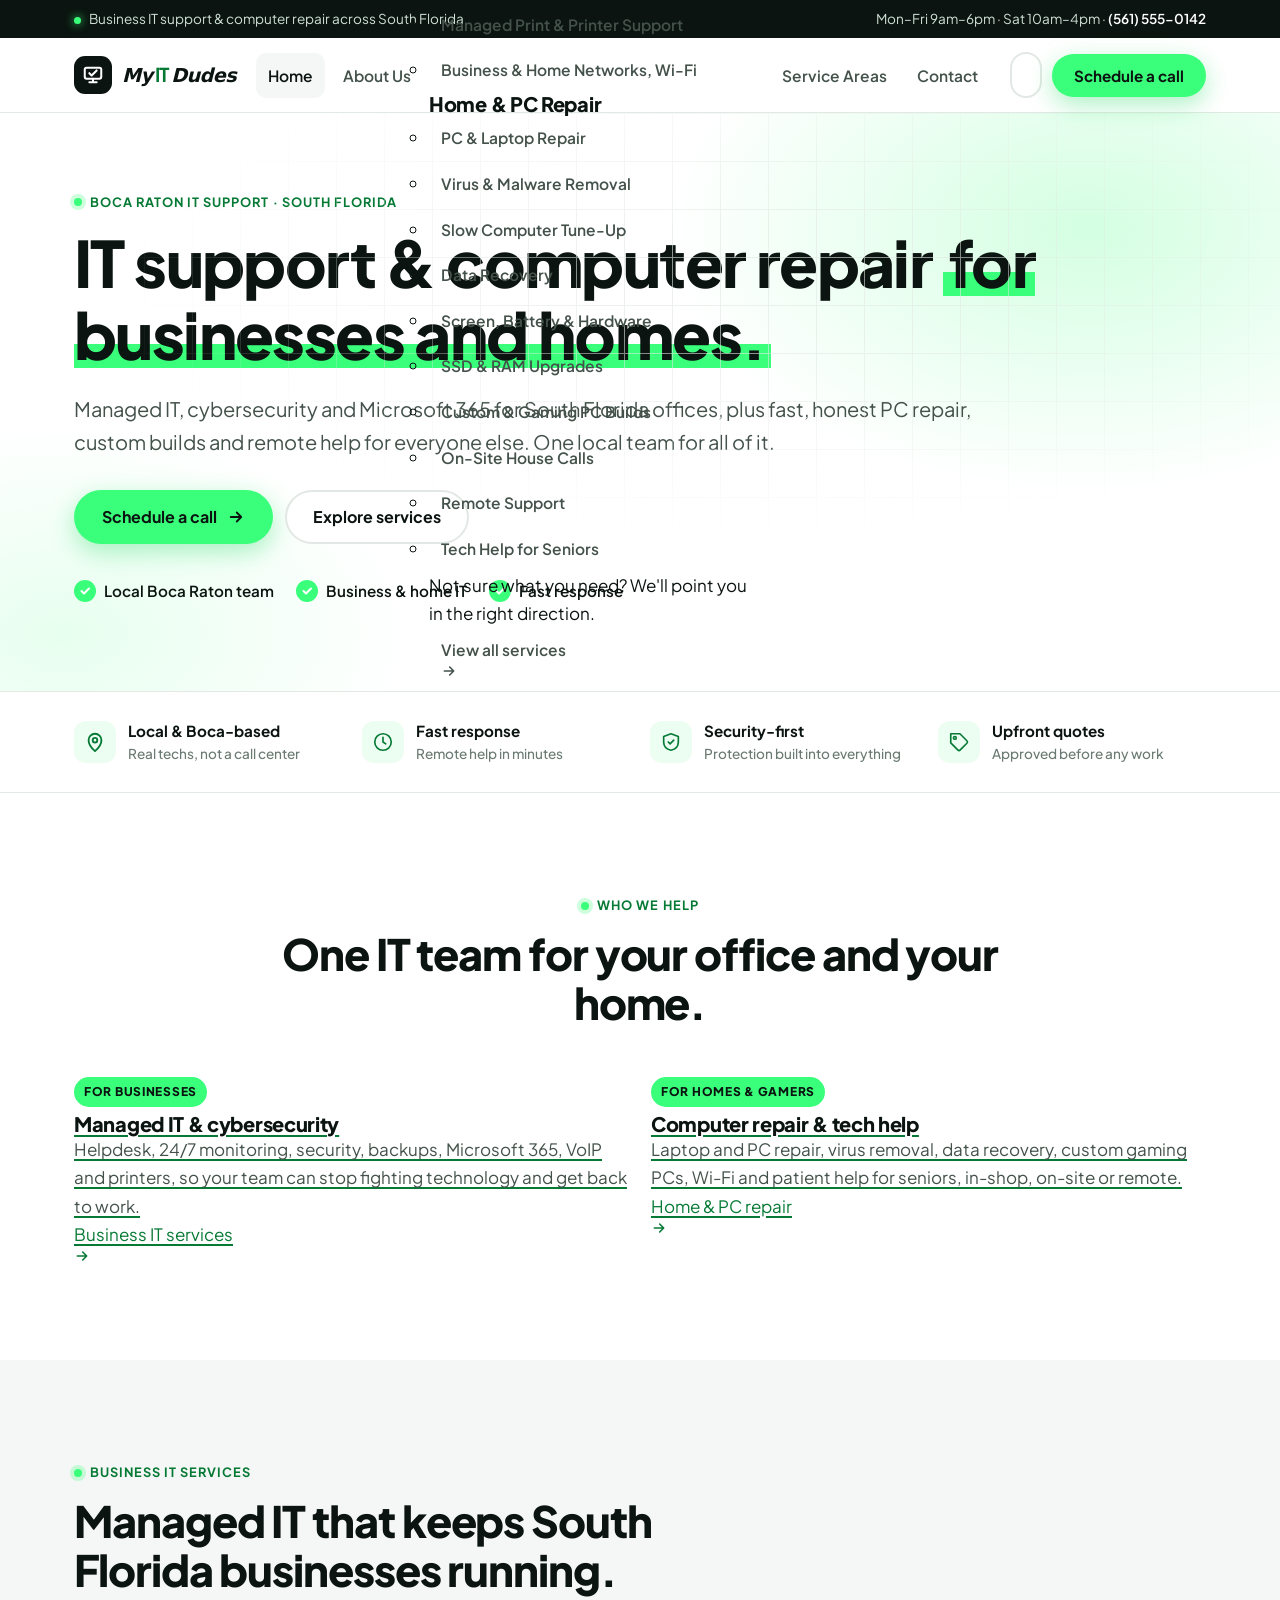
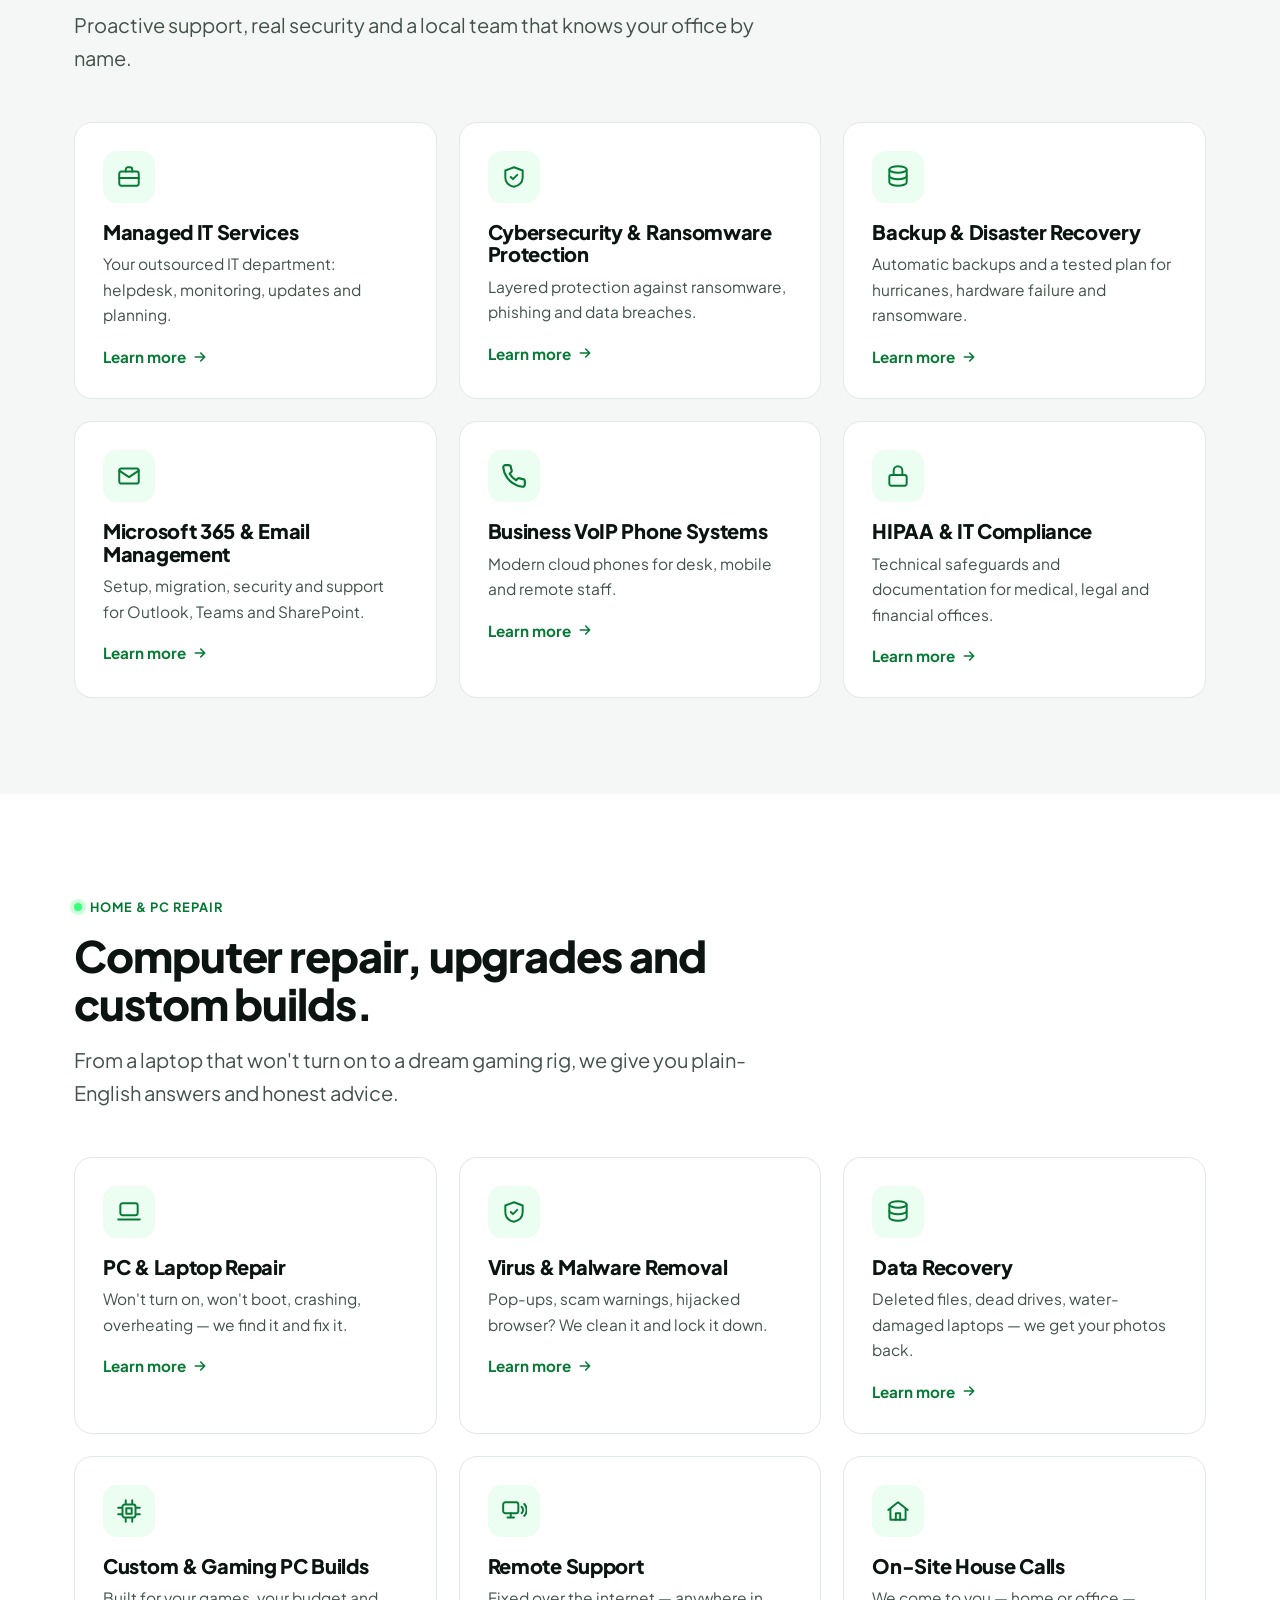
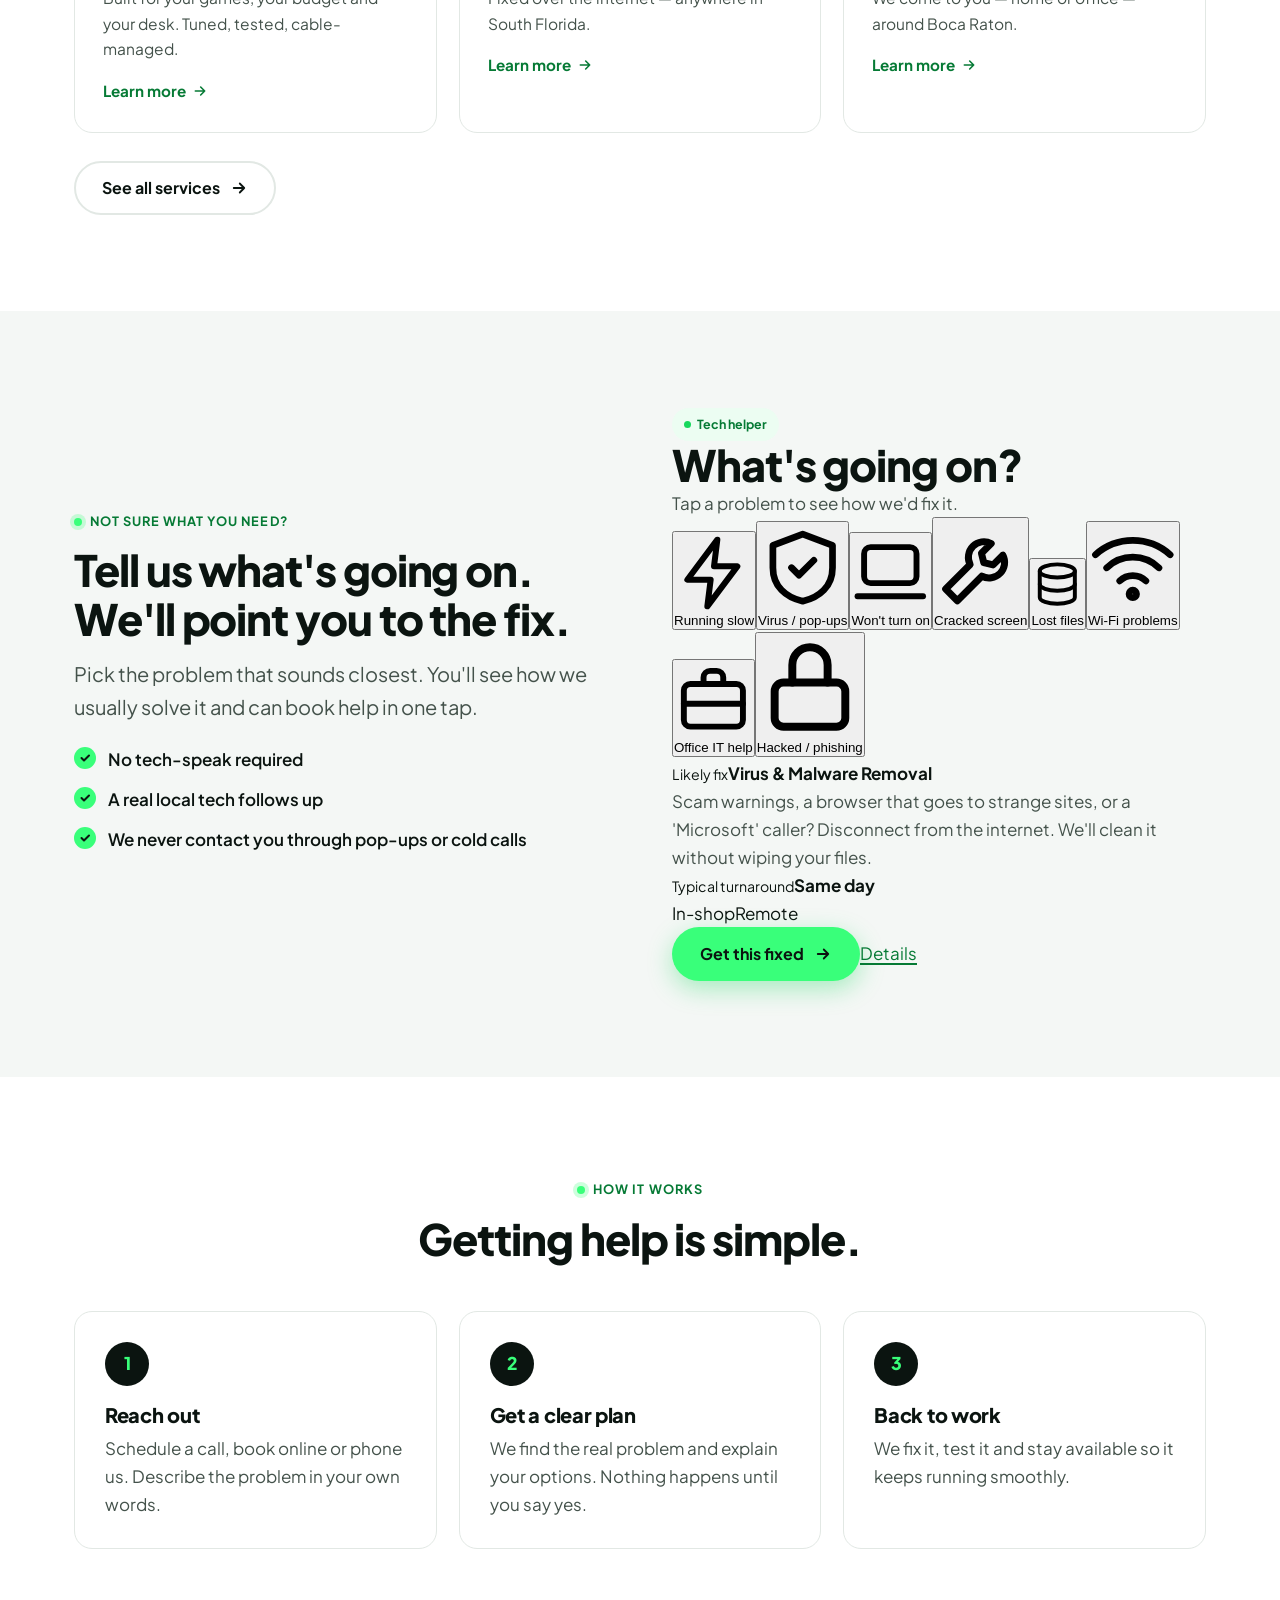
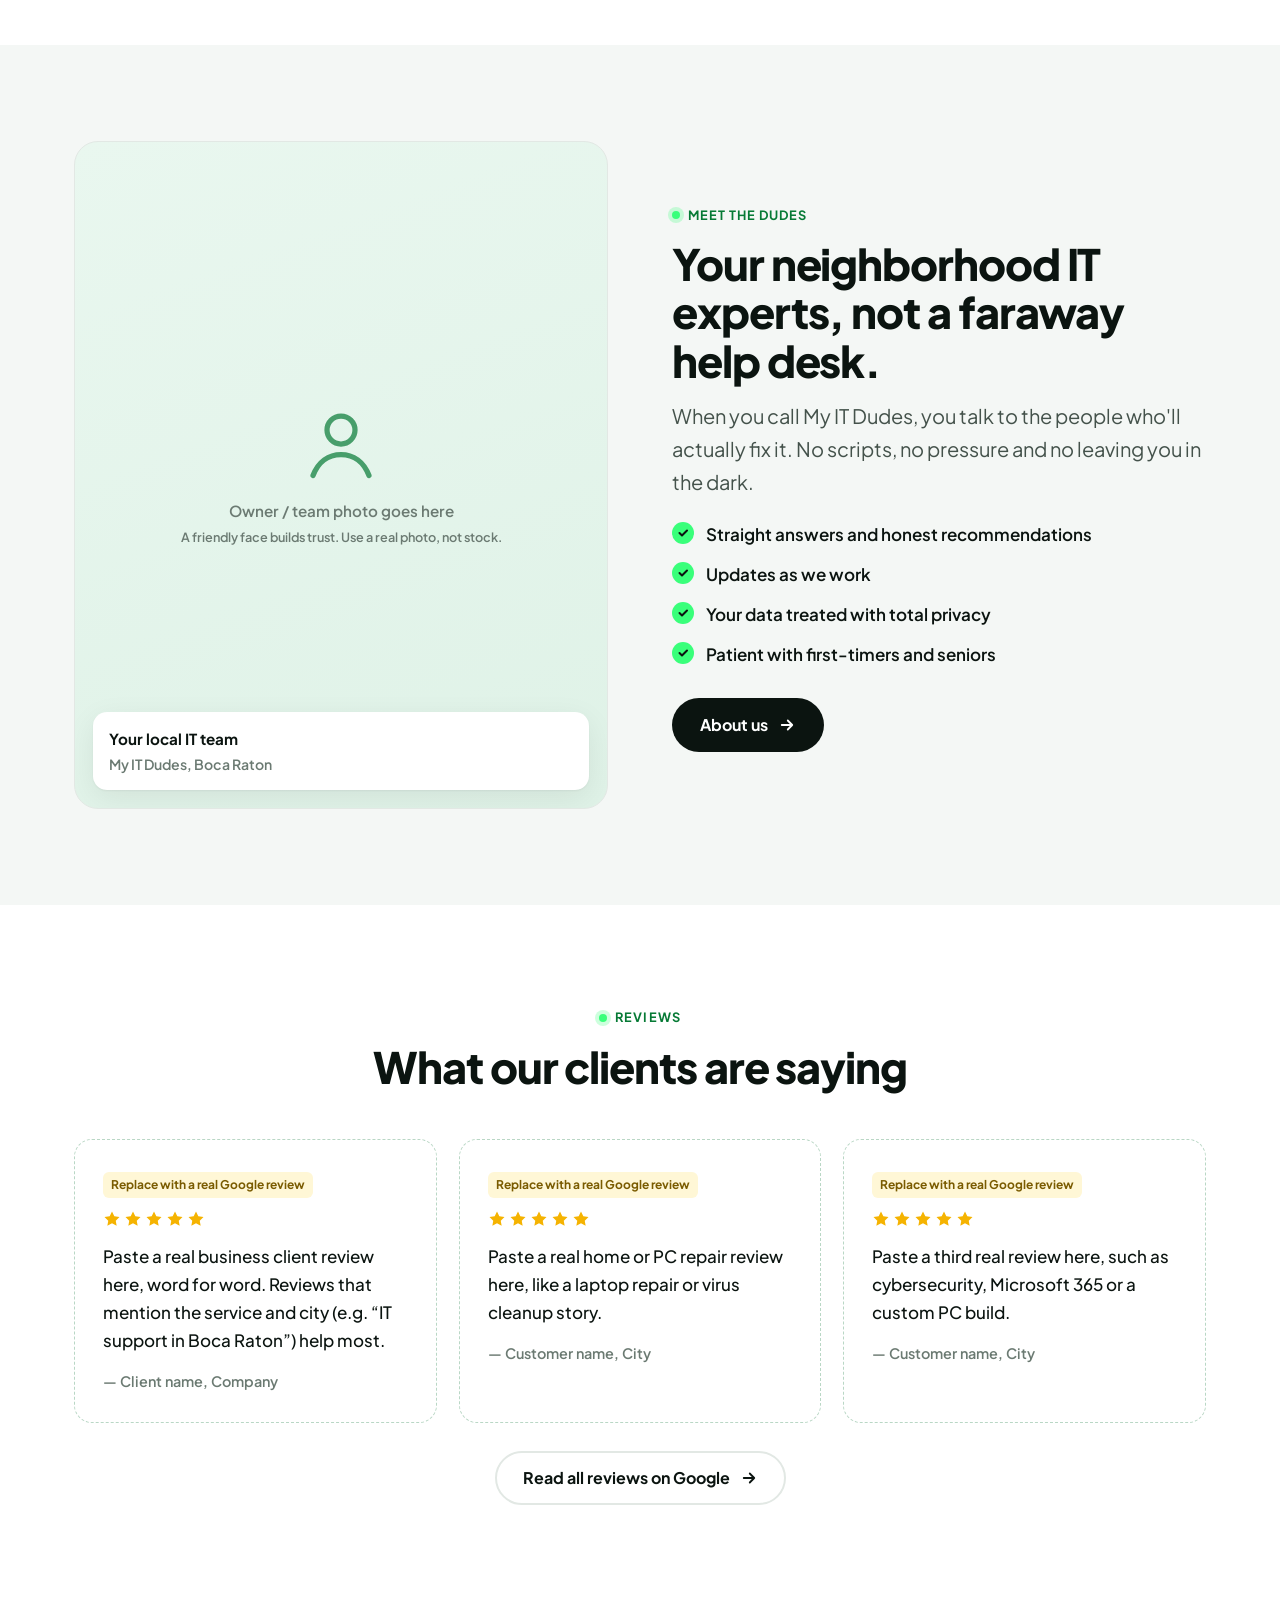
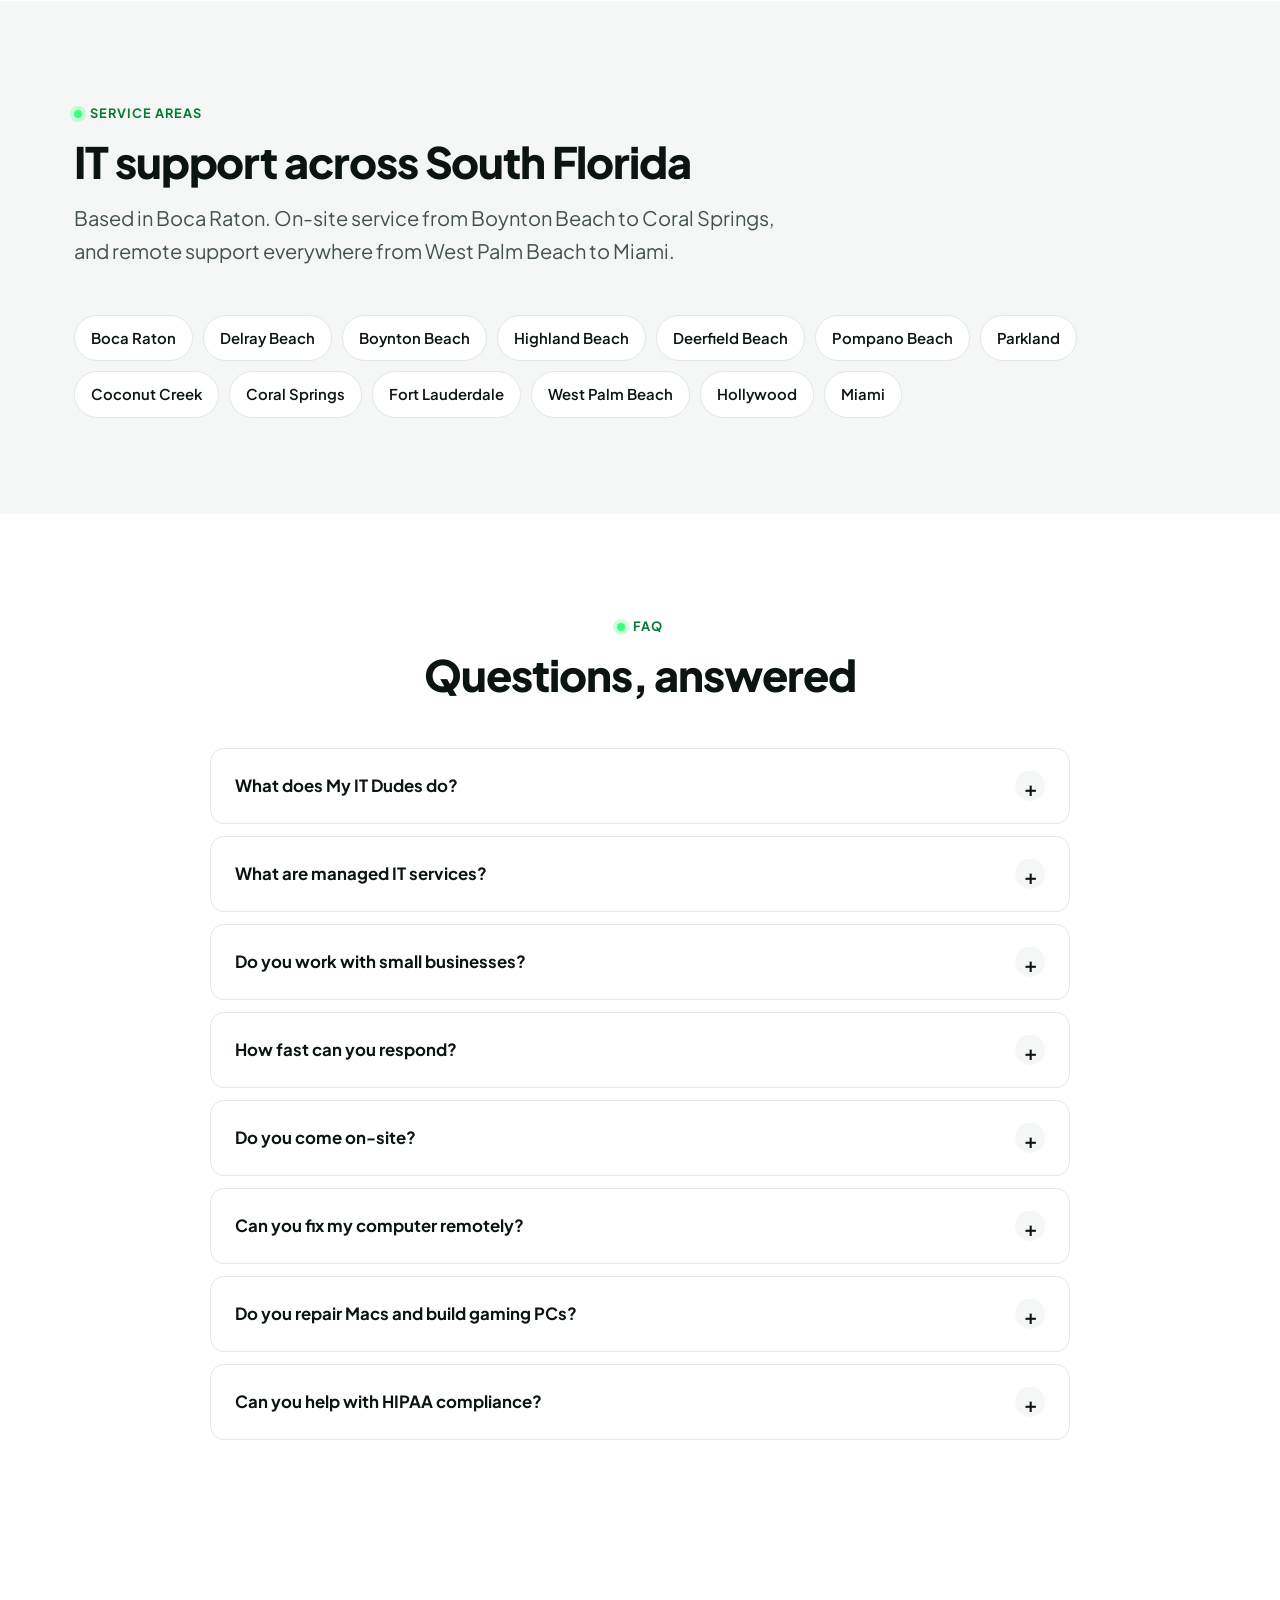
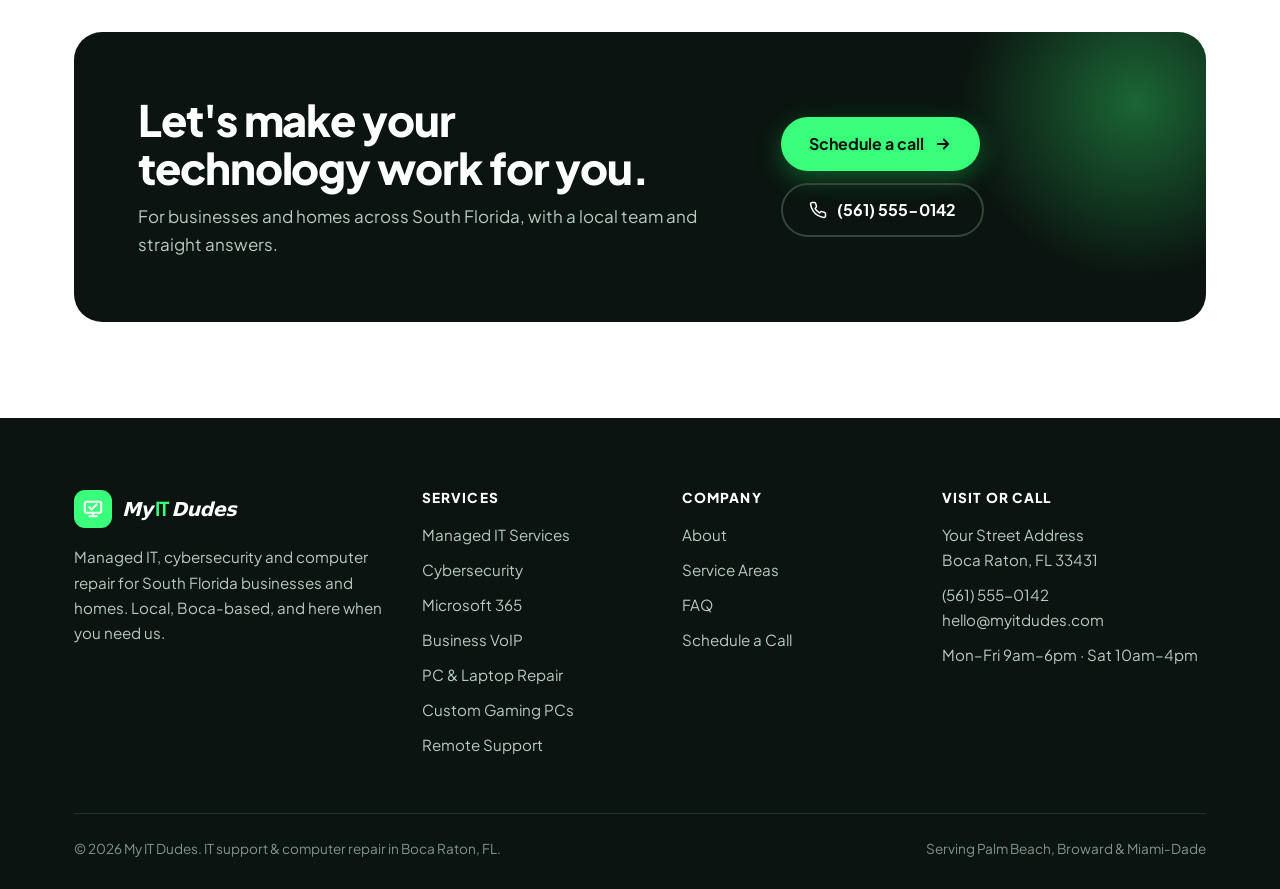
==== commit cb48b1a1: "Update index.html" ====
--- a/index.html
+++ b/index.html
@@ -3,16 +3,16 @@
 <head>
 <meta charset="utf-8">
 <meta name="viewport" content="width=device-width, initial-scale=1">
-<title>Computer Repair Boca Raton, FL | PC & Laptop Repair | My IT Dudes</title>
-<meta name="description" content="Fast, honest computer repair in Boca Raton. PC & laptop repair, virus removal, data recovery, custom gaming PCs, house calls and remote support across South Florida. Free diagnostics.">
+<title>IT Support & Computer Repair Boca Raton, FL | Managed IT & PC Repair | My IT Dudes</title>
+<meta name="description" content="My IT Dudes provides managed IT services, cybersecurity, Microsoft 365, VoIP and printer support for Boca Raton businesses, plus PC & laptop repair, virus removal, gaming PC builds and remote support across South Florida.">
 <link rel="canonical" href="https://www.myitdudes.com/">
 <meta name="robots" content="index, follow, max-image-preview:large">
 <meta name="geo.region" content="US-FL">
 <meta name="geo.placename" content="Boca Raton">
 <meta property="og:type" content="website">
 <meta property="og:site_name" content="My IT Dudes">
-<meta property="og:title" content="Computer Repair Boca Raton, FL | PC & Laptop Repair | My IT Dudes">
-<meta property="og:description" content="Fast, honest computer repair in Boca Raton. PC & laptop repair, virus removal, data recovery, custom gaming PCs, house calls and remote support across South Florida. Free diagnostics.">
+<meta property="og:title" content="IT Support & Computer Repair Boca Raton, FL | Managed IT & PC Repair | My IT Dudes">
+<meta property="og:description" content="My IT Dudes provides managed IT services, cybersecurity, Microsoft 365, VoIP and printer support for Boca Raton businesses, plus PC & laptop repair, virus removal, gaming PC builds and remote support across South Florida.">
 <meta property="og:url" content="https://www.myitdudes.com/">
 <meta property="og:locale" content="en_US">
 <meta name="twitter:card" content="summary_large_image">
@@ -29,15 +29,14 @@
   {
    "@type": [
     "LocalBusiness",
-    "ComputerStore"
+    "ProfessionalService"
    ],
    "@id": "https://www.myitdudes.com/#business",
    "name": "My IT Dudes",
-   "description": "Local computer repair in Boca Raton, FL: PC and laptop repair, virus removal, data recovery, custom gaming PC builds, in-home house calls, remote PC repair and Wi-Fi setup across South Florida.",
+   "description": "Boca Raton IT company providing managed IT services, cybersecurity, Microsoft 365, cloud, VoIP and printer support for businesses, plus PC and laptop repair, virus removal, data recovery, custom gaming PC builds, house calls and remote support for homes across South Florida.",
    "url": "https://www.myitdudes.com/",
    "telephone": "+15615550142",
    "email": "hello@myitdudes.com",
-   "priceRange": "$$",
    "address": {
     "@type": "PostalAddress",
     "streetAddress": "Your Street Address",
@@ -126,6 +125,16 @@
     }
    ],
    "knowsAbout": [
+    "Managed IT services",
+    "IT helpdesk support",
+    "Cybersecurity",
+    "Ransomware protection",
+    "Backup and disaster recovery",
+    "HIPAA IT compliance",
+    "Microsoft 365 management",
+    "Cloud migration",
+    "Business VoIP phone systems",
+    "Managed print services",
     "Computer repair",
     "Laptop repair",
     "Virus and malware removal",
@@ -154,7 +163,7 @@
    "@type": "WebPage",
    "@id": "https://www.myitdudes.com/#webpage",
    "url": "https://www.myitdudes.com/",
-   "name": "Computer Repair in Boca Raton, FL",
+   "name": "IT Support & Computer Repair in Boca Raton, FL",
    "isPartOf": {
     "@id": "https://www.myitdudes.com/#website"
    },
@@ -167,34 +176,42 @@
    "mainEntity": [
     {
      "@type": "Question",
-     "name": "How much does computer repair cost in Boca Raton?",
-     "acceptedAnswer": {
-      "@type": "Answer",
-      "text": "At My IT Dudes, diagnostics are free in-shop. Most repairs cost between $79 and $250. Remote support starts at $49, virus removal at $99, laptop screens at $99 plus parts, and house calls at $119. You get a firm quote before any work begins."
-     }
-    },
-    {
-     "@type": "Question",
-     "name": "Do you offer free diagnostics?",
-     "acceptedAnswer": {
-      "@type": "Answer",
-      "text": "Yes. In-shop diagnostics are free, and we'll tell you what's wrong and what it costs before we touch anything. If you decide not to repair, you pay nothing."
-     }
-    },
-    {
-     "@type": "Question",
-     "name": "How fast can you fix my computer?",
-     "acceptedAnswer": {
-      "@type": "Answer",
-      "text": "Many repairs, like virus removal, tune-ups and SSD upgrades, are done the same day. Most hardware repairs take 1–3 days, depending on parts. Remote support is usually available the same day."
-     }
-    },
-    {
-     "@type": "Question",
-     "name": "Do you come to my house?",
-     "acceptedAnswer": {
-      "@type": "Answer",
-      "text": "Yes. We make house calls around Boca Raton, Delray Beach, Highland Beach, Boynton Beach, Deerfield Beach, Parkland, Coconut Creek and Coral Springs. Visits start at $119 and include the first hour."
+     "name": "What does My IT Dudes do?",
+     "acceptedAnswer": {
+      "@type": "Answer",
+      "text": "My IT Dudes is a Boca Raton IT company. For businesses, we provide managed IT services, helpdesk support, cybersecurity, backup and disaster recovery, Microsoft 365, cloud services, VoIP phones and printer support. For homes, we handle PC and laptop repair, virus removal, data recovery, custom gaming PC builds, house calls and remote support."
+     }
+    },
+    {
+     "@type": "Question",
+     "name": "What are managed IT services?",
+     "acceptedAnswer": {
+      "@type": "Answer",
+      "text": "Managed IT services means we act as your outsourced IT department. We monitor your computers and network 24/7, keep everything patched and backed up, protect you from cyber threats and give your team a helpdesk to call, all under one ongoing agreement instead of paying for emergencies."
+     }
+    },
+    {
+     "@type": "Question",
+     "name": "Do you work with small businesses?",
+     "acceptedAnswer": {
+      "@type": "Answer",
+      "text": "Yes. Most of our business clients are small and mid-sized offices in Boca Raton and South Florida, from 3-person practices to 100-user companies, including medical, dental, legal, financial, real estate and professional service firms."
+     }
+    },
+    {
+     "@type": "Question",
+     "name": "How fast can you respond?",
+     "acceptedAnswer": {
+      "@type": "Answer",
+      "text": "Most business support requests are handled remotely within minutes to a few hours, and on-site visits are usually available the same or next day around Boca Raton. Many home repairs, like virus removal and tune-ups, are done the same day."
+     }
+    },
+    {
+     "@type": "Question",
+     "name": "Do you come on-site?",
+     "acceptedAnswer": {
+      "@type": "Answer",
+      "text": "Yes. We visit offices and homes around Boca Raton, Delray Beach, Highland Beach, Boynton Beach, Deerfield Beach, Parkland, Coconut Creek and Coral Springs, and we support clients remotely across all of South Florida."
      }
     },
     {
@@ -202,12 +219,12 @@
      "name": "Can you fix my computer remotely?",
      "acceptedAnswer": {
       "@type": "Answer",
-      "text": "Yes. Remote PC repair works anywhere in South Florida and starts at $49. You approve the secure connection and watch everything we do. If we can't fix it remotely, you don't pay."
-     }
-    },
-    {
-     "@type": "Question",
-     "name": "Do you repair Macs and gaming PCs?",
+      "text": "Yes. Remote support works anywhere in South Florida. You approve the secure connection and watch everything we do. We never contact you through pop-ups or cold calls."
+     }
+    },
+    {
+     "@type": "Question",
+     "name": "Do you repair Macs and build gaming PCs?",
      "acceptedAnswer": {
       "@type": "Answer",
       "text": "Yes. We repair Windows PCs, MacBooks and iMacs, and we build and upgrade custom gaming PCs, including GPU installs, cooling, tuning and cable management."
@@ -215,18 +232,10 @@
     },
     {
      "@type": "Question",
-     "name": "Is it worth fixing my old laptop?",
-     "acceptedAnswer": {
-      "@type": "Answer",
-      "text": "Usually, if the repair is under about half the cost of a comparable new computer. An SSD upgrade can make a 5–7 year old laptop feel new for around $150–$200 all-in. We'll tell you honestly when it's not worth it."
-     }
-    },
-    {
-     "@type": "Question",
-     "name": "Do you offer a warranty?",
-     "acceptedAnswer": {
-      "@type": "Answer",
-      "text": "Yes. Labor is covered by a 90-day warranty, and parts carry the manufacturer's warranty."
+     "name": "Can you help with HIPAA compliance?",
+     "acceptedAnswer": {
+      "@type": "Answer",
+      "text": "Yes. We help medical, dental and other regulated offices with HIPAA risk assessments, encryption, access controls, secure email, backups and the documentation auditors ask for."
      }
     }
    ]
@@ -237,128 +246,150 @@
 </head>
 <body>
 <a class="skip" href="#main">Skip to content</a>
-<div class="topbar"><div class="wrap"><span><span class="dot"></span>Now booking same-week repairs across South Florida</span><span class="hide-sm">Mon–Fri 9am–6pm · Sat 10am–4pm · <a href="tel:+15615550142">(561) 555-0142</a></span></div></div>
+<div class="topbar"><div class="wrap"><span><span class="dot"></span>Business IT support &amp; computer repair across South Florida</span><span class="hide-sm">Mon–Fri 9am–6pm · Sat 10am–4pm · <a href="tel:+15615550142">(561) 555-0142</a></span></div></div>
 <header class="site-header"><div class="wrap nav">
-  <a class="logo" href="index.html" aria-label="My IT Dudes home"><span class="logo-mark"><svg viewBox="0 0 24 24" fill="none" stroke="#39ff7a" stroke-width="2.2" stroke-linecap="round" stroke-linejoin="round"><rect x="3" y="4" width="18" height="12" rx="2"/><path d="M8 20h8M12 16v4"/><path d="M8 10l2.5 2.5L16 7"/></svg></span><span>My IT <b>Dudes</b></span></a>
-  <nav aria-label="Main"><ul class="nav-links" id="nav-links"><li><a href="index.html" aria-current="page">Home</a></li><li><a href="services.html">Services</a></li><li><a href="services.html#pricing">Pricing</a></li><li><a href="services.html#areas">Service Areas</a></li><li><a href="about.html">About</a></li><li><a href="contact.html">Contact</a></li></ul></nav>
+  <a class="logo" href="index.html" aria-label="My IT Dudes home"><span class="logo-mark"><svg viewBox="0 0 24 24" fill="none" stroke="#ffffff" stroke-width="2.2" stroke-linecap="round" stroke-linejoin="round"><rect x="3" y="4" width="18" height="12" rx="2"/><path d="M8 20h8M12 16v4"/><path d="M8 10l2.5 2.5L16 7"/></svg></span><span class="wordmark"><i>My</i> <b>IT</b> <i>Dudes</i></span></a>
+  <nav aria-label="Main"><ul class="nav-links" id="nav-links"><li><a href="index.html" aria-current="page">Home</a></li><li><a href="about.html">About Us</a></li><li class="has-mega"><button class="mega-toggle" type="button" aria-expanded="false" aria-controls="mega">Services <svg viewBox="0 0 24 24" fill="none" stroke="currentColor" stroke-width="2.4" stroke-linecap="round" stroke-linejoin="round" width="14" height="14"><path d="M6 9l6 6 6-6"/></svg></button><div class="mega" id="mega"><div class="mega-grid"><div class="mega-col"><h3>Managed IT</h3><ul><li><a href="services.html#managed-it">Managed IT Services</a></li><li><a href="services.html#it-helpdesk">IT Support & Helpdesk</a></li><li><a href="services.html#it-strategy">IT Strategy, Planning & vCISO</a></li></ul></div><div class="mega-col"><h3>IT Security</h3><ul><li><a href="services.html#cybersecurity">Cybersecurity & Ransomware Protection</a></li><li><a href="services.html#backup-recovery">Backup & Disaster Recovery</a></li><li><a href="services.html#compliance">HIPAA & IT Compliance</a></li></ul></div><div class="mega-col"><h3>Cloud & M365</h3><ul><li><a href="services.html#microsoft-365">Microsoft 365 & Email Management</a></li><li><a href="services.html#cloud-services">Cloud Migration & Hosting</a></li></ul></div><div class="mega-col"><h3>Phones & Office</h3><ul><li><a href="services.html#voip">Business VoIP Phone Systems</a></li><li><a href="services.html#printers">Managed Print & Printer Support</a></li><li><a href="services.html#wifi-network">Business & Home Networks, Wi-Fi</a></li></ul></div><div class="mega-col"><h3>Home & PC Repair</h3><ul><li><a href="services.html#pc-laptop-repair">PC & Laptop Repair</a></li><li><a href="services.html#virus-removal">Virus & Malware Removal</a></li><li><a href="services.html#tune-up">Slow Computer Tune-Up</a></li><li><a href="services.html#data-recovery">Data Recovery</a></li><li><a href="services.html#screen-battery">Screen, Battery & Hardware</a></li><li><a href="services.html#upgrades">SSD & RAM Upgrades</a></li><li><a href="services.html#custom-gaming-pc">Custom & Gaming PC Builds</a></li><li><a href="services.html#house-calls">On-Site House Calls</a></li><li><a href="services.html#remote-pc-repair">Remote Support</a></li><li><a href="services.html#senior-tech-help">Tech Help for Seniors</a></li></ul></div></div><div class="mega-foot"><span>Not sure what you need? We'll point you in the right direction.</span><a href="services.html">View all services <svg viewBox="0 0 24 24" fill="none" stroke="currentColor" stroke-width="2.4" stroke-linecap="round" stroke-linejoin="round" width="16" height="16"><path d="M5 12h14M13 6l6 6-6 6"/></svg></a></div></div></li><li><a href="services.html#areas">Service Areas</a></li><li><a href="contact.html">Contact</a></li></ul></nav>
   <div class="nav-cta">
     <a class="btn btn-ghost" href="tel:+15615550142" aria-label="Call (561) 555-0142"><svg viewBox="0 0 24 24" fill="none" stroke="currentColor" stroke-width="2" stroke-linecap="round" stroke-linejoin="round"><path d="M22 16.9v3a2 2 0 01-2.2 2 19.8 19.8 0 01-8.6-3.1 19.5 19.5 0 01-6-6A19.8 19.8 0 012.1 4.2 2 2 0 014.1 2h3a2 2 0 012 1.7c.1 1 .4 1.9.7 2.8a2 2 0 01-.5 2.1L8 9.9a16 16 0 006 6l1.3-1.3a2 2 0 012.1-.4c.9.3 1.8.6 2.8.7a2 2 0 011.8 2z"/></svg><span class="call-txt">(561) 555-0142</span></a>
-    <a class="btn btn-neon" href="contact.html">Book a repair</a>
+    <a class="btn btn-neon" href="contact.html">Schedule a call</a>
     <button class="menu-btn" aria-label="Open menu" aria-expanded="false" aria-controls="nav-links"><span></span></button>
   </div>
 </div></header>
 <main id="main">
 
-<section class="hero"><div class="wrap hero-grid">
+<section class="hero hero-photo">
+ <div class="hero-img" role="img" aria-label="IT technician working on a laptop in a Boca Raton office"></div>
+ <div class="wrap hero-inner">
+  <span class="eyebrow">Boca Raton IT support · South Florida</span>
+  <h1>IT support &amp; computer repair <span class="hl">for businesses and homes.</span></h1>
+  <p class="lead">Managed IT, cybersecurity and Microsoft 365 for South Florida offices, plus fast, honest PC repair, custom builds and remote help for everyone else. One local team for all of it.</p>
+  <div class="hero-actions"><a class="btn btn-neon" href="contact.html">Schedule a call <svg viewBox="0 0 24 24" fill="none" stroke="currentColor" stroke-width="2.4" stroke-linecap="round" stroke-linejoin="round" width="16" height="16"><path d="M5 12h14M13 6l6 6-6 6"/></svg></a><a class="btn btn-ghost" href="services.html">Explore services</a></div>
+  <ul class="hero-proof"><li><span class="check"><svg viewBox="0 0 24 24" fill="none" stroke="#ffffff" stroke-width="4" stroke-linecap="round" stroke-linejoin="round"><path d="M5 12l5 5L20 7"/></svg></span>Local Boca Raton team</li><li><span class="check"><svg viewBox="0 0 24 24" fill="none" stroke="#ffffff" stroke-width="4" stroke-linecap="round" stroke-linejoin="round"><path d="M5 12l5 5L20 7"/></svg></span>Business &amp; home IT</li><li><span class="check"><svg viewBox="0 0 24 24" fill="none" stroke="#ffffff" stroke-width="4" stroke-linecap="round" stroke-linejoin="round"><path d="M5 12l5 5L20 7"/></svg></span>Fast response</li></ul>
+ </div>
+</section>
+
+<div class="strip"><div class="wrap"><ul>
+ <li><span class="ico"><svg viewBox="0 0 24 24" fill="none" stroke="currentColor" stroke-width="2" stroke-linecap="round" stroke-linejoin="round"><path d="M12 22s7-6.2 7-12a7 7 0 10-14 0c0 5.8 7 12 7 12z"/><circle cx="12" cy="10" r="2.5"/></svg></span><div>Local &amp; Boca-based<span>Real techs, not a call center</span></div></li>
+ <li><span class="ico"><svg viewBox="0 0 24 24" fill="none" stroke="currentColor" stroke-width="1.8" stroke-linecap="round" stroke-linejoin="round"><circle cx="12" cy="12" r="9"/><path d="M12 7v5l3 2"/></svg></span><div>Fast response<span>Remote help in minutes</span></div></li>
+ <li><span class="ico"><svg viewBox="0 0 24 24" fill="none" stroke="currentColor" stroke-width="1.8" stroke-linecap="round" stroke-linejoin="round"><path d="M12 3l8 3v6c0 5-3.5 8-8 9-4.5-1-8-4-8-9V6l8-3z"/><path d="M9 12l2 2 4-4"/></svg></span><div>Security-first<span>Protection built into everything</span></div></li>
+ <li><span class="ico"><svg viewBox="0 0 24 24" fill="none" stroke="currentColor" stroke-width="1.8" stroke-linecap="round" stroke-linejoin="round"><path d="M20.6 13.4L13.4 20.6a2 2 0 01-2.8 0L3 13V3h10l7.6 7.6a2 2 0 010 2.8z"/><circle cx="7.5" cy="7.5" r="1.5"/></svg></span><div>Upfront quotes<span>Approved before any work</span></div></li>
+</ul></div></div>
+
+<section class="paths"><div class="wrap">
+ <div class="section-head center"><span class="eyebrow">Who we help</span><h2>One IT team for your office and your home.</h2></div>
+ <div class="grid g2">
+  <a class="path-card biz reveal" href="#business"><span class="tag">For businesses</span><h3>Managed IT &amp; cybersecurity</h3><p>Helpdesk, 24/7 monitoring, security, backups, Microsoft 365, VoIP and printers, so your team can stop fighting technology and get back to work.</p><span class="more">Business IT services <svg viewBox="0 0 24 24" fill="none" stroke="currentColor" stroke-width="2.4" stroke-linecap="round" stroke-linejoin="round" width="16" height="16"><path d="M5 12h14M13 6l6 6-6 6"/></svg></span></a>
+  <a class="path-card reveal" href="#home-services"><span class="tag green">For homes &amp; gamers</span><h3>Computer repair &amp; tech help</h3><p>Laptop and PC repair, virus removal, data recovery, custom gaming PCs, Wi-Fi and patient help for seniors, in-shop, on-site or remote.</p><span class="more">Home &amp; PC repair <svg viewBox="0 0 24 24" fill="none" stroke="currentColor" stroke-width="2.4" stroke-linecap="round" stroke-linejoin="round" width="16" height="16"><path d="M5 12h14M13 6l6 6-6 6"/></svg></span></a>
+ </div>
+</div></section>
+
+<section class="soft" id="business"><div class="wrap">
+ <div class="section-head"><span class="eyebrow">Business IT services</span><h2>Managed IT that keeps South Florida businesses running.</h2><p class="lead">Proactive support, real security and a local team that knows your office by name.</p></div>
+ <div class="grid g3"><a class="card reveal" href="services.html#managed-it"><div class="ico"><svg viewBox="0 0 24 24" fill="none" stroke="currentColor" stroke-width="1.8" stroke-linecap="round" stroke-linejoin="round"><rect x="3" y="7" width="18" height="13" rx="2"/><path d="M9 7V5a2 2 0 012-2h2a2 2 0 012 2v2M3 13h18"/></svg></div><h3>Managed IT Services</h3><p>Your outsourced IT department: helpdesk, monitoring, updates and planning.</p><span class="more">Learn more <svg viewBox="0 0 24 24" fill="none" stroke="currentColor" stroke-width="2.4" stroke-linecap="round" stroke-linejoin="round" width="16" height="16"><path d="M5 12h14M13 6l6 6-6 6"/></svg></span></a><a class="card reveal" href="services.html#cybersecurity"><div class="ico"><svg viewBox="0 0 24 24" fill="none" stroke="currentColor" stroke-width="1.8" stroke-linecap="round" stroke-linejoin="round"><path d="M12 3l8 3v6c0 5-3.5 8-8 9-4.5-1-8-4-8-9V6l8-3z"/><path d="M9 12l2 2 4-4"/></svg></div><h3>Cybersecurity & Ransomware Protection</h3><p>Layered protection against ransomware, phishing and data breaches.</p><span class="more">Learn more <svg viewBox="0 0 24 24" fill="none" stroke="currentColor" stroke-width="2.4" stroke-linecap="round" stroke-linejoin="round" width="16" height="16"><path d="M5 12h14M13 6l6 6-6 6"/></svg></span></a><a class="card reveal" href="services.html#backup-recovery"><div class="ico"><svg viewBox="0 0 24 24" fill="none" stroke="currentColor" stroke-width="1.8" stroke-linecap="round" stroke-linejoin="round"><ellipse cx="12" cy="5" rx="8" ry="3"/><path d="M4 5v6c0 1.7 3.6 3 8 3s8-1.3 8-3V5"/><path d="M4 11v6c0 1.7 3.6 3 8 3s8-1.3 8-3v-6"/></svg></div><h3>Backup & Disaster Recovery</h3><p>Automatic backups and a tested plan for hurricanes, hardware failure and ransomware.</p><span class="more">Learn more <svg viewBox="0 0 24 24" fill="none" stroke="currentColor" stroke-width="2.4" stroke-linecap="round" stroke-linejoin="round" width="16" height="16"><path d="M5 12h14M13 6l6 6-6 6"/></svg></span></a><a class="card reveal" href="services.html#microsoft-365"><div class="ico"><svg viewBox="0 0 24 24" fill="none" stroke="currentColor" stroke-width="1.8" stroke-linecap="round" stroke-linejoin="round"><rect x="3" y="5" width="18" height="14" rx="2"/><path d="M3 7l9 6 9-6"/></svg></div><h3>Microsoft 365 & Email Management</h3><p>Setup, migration, security and support for Outlook, Teams and SharePoint.</p><span class="more">Learn more <svg viewBox="0 0 24 24" fill="none" stroke="currentColor" stroke-width="2.4" stroke-linecap="round" stroke-linejoin="round" width="16" height="16"><path d="M5 12h14M13 6l6 6-6 6"/></svg></span></a><a class="card reveal" href="services.html#voip"><div class="ico"><svg viewBox="0 0 24 24" fill="none" stroke="currentColor" stroke-width="2" stroke-linecap="round" stroke-linejoin="round"><path d="M22 16.9v3a2 2 0 01-2.2 2 19.8 19.8 0 01-8.6-3.1 19.5 19.5 0 01-6-6A19.8 19.8 0 012.1 4.2 2 2 0 014.1 2h3a2 2 0 012 1.7c.1 1 .4 1.9.7 2.8a2 2 0 01-.5 2.1L8 9.9a16 16 0 006 6l1.3-1.3a2 2 0 012.1-.4c.9.3 1.8.6 2.8.7a2 2 0 011.8 2z"/></svg></div><h3>Business VoIP Phone Systems</h3><p>Modern cloud phones for desk, mobile and remote staff.</p><span class="more">Learn more <svg viewBox="0 0 24 24" fill="none" stroke="currentColor" stroke-width="2.4" stroke-linecap="round" stroke-linejoin="round" width="16" height="16"><path d="M5 12h14M13 6l6 6-6 6"/></svg></span></a><a class="card reveal" href="services.html#compliance"><div class="ico"><svg viewBox="0 0 24 24" fill="none" stroke="currentColor" stroke-width="1.8" stroke-linecap="round" stroke-linejoin="round"><rect x="4" y="11" width="16" height="10" rx="2"/><path d="M8 11V7a4 4 0 018 0v4"/></svg></div><h3>HIPAA & IT Compliance</h3><p>Technical safeguards and documentation for medical, legal and financial offices.</p><span class="more">Learn more <svg viewBox="0 0 24 24" fill="none" stroke="currentColor" stroke-width="2.4" stroke-linecap="round" stroke-linejoin="round" width="16" height="16"><path d="M5 12h14M13 6l6 6-6 6"/></svg></span></a></div>
+</div></section>
+
+<section id="home-services"><div class="wrap">
+ <div class="section-head"><span class="eyebrow">Home &amp; PC repair</span><h2>Computer repair, upgrades and custom builds.</h2><p class="lead">From a laptop that won't turn on to a dream gaming rig, we give you plain-English answers and honest advice.</p></div>
+ <div class="grid g3"><a class="card reveal" href="services.html#pc-laptop-repair"><div class="ico"><svg viewBox="0 0 24 24" fill="none" stroke="currentColor" stroke-width="1.8" stroke-linecap="round" stroke-linejoin="round"><rect x="4" y="4" width="16" height="11" rx="2"/><path d="M2 19h20"/></svg></div><h3>PC & Laptop Repair</h3><p>Won't turn on, won't boot, crashing, overheating — we find it and fix it.</p><span class="more">Learn more <svg viewBox="0 0 24 24" fill="none" stroke="currentColor" stroke-width="2.4" stroke-linecap="round" stroke-linejoin="round" width="16" height="16"><path d="M5 12h14M13 6l6 6-6 6"/></svg></span></a><a class="card reveal" href="services.html#virus-removal"><div class="ico"><svg viewBox="0 0 24 24" fill="none" stroke="currentColor" stroke-width="1.8" stroke-linecap="round" stroke-linejoin="round"><path d="M12 3l8 3v6c0 5-3.5 8-8 9-4.5-1-8-4-8-9V6l8-3z"/><path d="M9 12l2 2 4-4"/></svg></div><h3>Virus & Malware Removal</h3><p>Pop-ups, scam warnings, hijacked browser? We clean it and lock it down.</p><span class="more">Learn more <svg viewBox="0 0 24 24" fill="none" stroke="currentColor" stroke-width="2.4" stroke-linecap="round" stroke-linejoin="round" width="16" height="16"><path d="M5 12h14M13 6l6 6-6 6"/></svg></span></a><a class="card reveal" href="services.html#data-recovery"><div class="ico"><svg viewBox="0 0 24 24" fill="none" stroke="currentColor" stroke-width="1.8" stroke-linecap="round" stroke-linejoin="round"><ellipse cx="12" cy="5" rx="8" ry="3"/><path d="M4 5v6c0 1.7 3.6 3 8 3s8-1.3 8-3V5"/><path d="M4 11v6c0 1.7 3.6 3 8 3s8-1.3 8-3v-6"/></svg></div><h3>Data Recovery</h3><p>Deleted files, dead drives, water-damaged laptops — we get your photos back.</p><span class="more">Learn more <svg viewBox="0 0 24 24" fill="none" stroke="currentColor" stroke-width="2.4" stroke-linecap="round" stroke-linejoin="round" width="16" height="16"><path d="M5 12h14M13 6l6 6-6 6"/></svg></span></a><a class="card reveal" href="services.html#custom-gaming-pc"><div class="ico"><svg viewBox="0 0 24 24" fill="none" stroke="currentColor" stroke-width="1.8" stroke-linecap="round" stroke-linejoin="round"><rect x="6" y="6" width="12" height="12" rx="2"/><rect x="9.5" y="9.5" width="5" height="5"/><path d="M9 2v3M15 2v3M9 19v3M15 19v3M2 9h3M2 15h3M19 9h3M19 15h3"/></svg></div><h3>Custom & Gaming PC Builds</h3><p>Built for your games, your budget and your desk. Tuned, tested, cable-managed.</p><span class="more">Learn more <svg viewBox="0 0 24 24" fill="none" stroke="currentColor" stroke-width="2.4" stroke-linecap="round" stroke-linejoin="round" width="16" height="16"><path d="M5 12h14M13 6l6 6-6 6"/></svg></span></a><a class="card reveal" href="services.html#remote-pc-repair"><div class="ico"><svg viewBox="0 0 24 24" fill="none" stroke="currentColor" stroke-width="1.8" stroke-linecap="round" stroke-linejoin="round"><rect x="2" y="4" width="14" height="10" rx="2"/><path d="M6 18h6M9 14v4"/><path d="M19 8a4 4 0 010 6M21.5 5.5a8 8 0 010 11"/></svg></div><h3>Remote Support</h3><p>Fixed over the internet — anywhere in South Florida.</p><span class="more">Learn more <svg viewBox="0 0 24 24" fill="none" stroke="currentColor" stroke-width="2.4" stroke-linecap="round" stroke-linejoin="round" width="16" height="16"><path d="M5 12h14M13 6l6 6-6 6"/></svg></span></a><a class="card reveal" href="services.html#house-calls"><div class="ico"><svg viewBox="0 0 24 24" fill="none" stroke="currentColor" stroke-width="1.8" stroke-linecap="round" stroke-linejoin="round"><path d="M3 11l9-7 9 7"/><path d="M5 10v10h14V10"/><path d="M10 20v-6h4v6"/></svg></div><h3>On-Site House Calls</h3><p>We come to you — home or office — around Boca Raton.</p><span class="more">Learn more <svg viewBox="0 0 24 24" fill="none" stroke="currentColor" stroke-width="2.4" stroke-linecap="round" stroke-linejoin="round" width="16" height="16"><path d="M5 12h14M13 6l6 6-6 6"/></svg></span></a></div>
+ <p style="margin-top:28px"><a class="btn btn-ghost" href="services.html">See all services <svg viewBox="0 0 24 24" fill="none" stroke="currentColor" stroke-width="2.4" stroke-linecap="round" stroke-linejoin="round" width="16" height="16"><path d="M5 12h14M13 6l6 6-6 6"/></svg></a></p>
+</div></section>
+
+<section class="soft"><div class="wrap split">
  <div>
-  <span class="eyebrow">Boca Raton computer repair · South Florida</span>
-  <h1>Fast, honest <span class="hl">computer repair</span> in Boca Raton.</h1>
-  <p class="lead">Laptops, desktops, Macs and custom gaming PCs, fixed in our shop, at your door, or remotely anywhere in South Florida. Free diagnostics. Clear prices. No fix, no fee.</p>
-  <div class="hero-actions"><a class="btn btn-neon" href="contact.html">Book a repair <svg viewBox="0 0 24 24" fill="none" stroke="currentColor" stroke-width="2.4" stroke-linecap="round" stroke-linejoin="round" width="16" height="16"><path d="M5 12h14M13 6l6 6-6 6"/></svg></a><a class="btn btn-ghost" href="tel:+15615550142"><svg viewBox="0 0 24 24" fill="none" stroke="currentColor" stroke-width="2" stroke-linecap="round" stroke-linejoin="round"><path d="M22 16.9v3a2 2 0 01-2.2 2 19.8 19.8 0 01-8.6-3.1 19.5 19.5 0 01-6-6A19.8 19.8 0 012.1 4.2 2 2 0 014.1 2h3a2 2 0 012 1.7c.1 1 .4 1.9.7 2.8a2 2 0 01-.5 2.1L8 9.9a16 16 0 006 6l1.3-1.3a2 2 0 012.1-.4c.9.3 1.8.6 2.8.7a2 2 0 011.8 2z"/></svg> Call (561) 555-0142</a></div>
-  <ul class="hero-proof"><li><span class="check"><svg viewBox="0 0 24 24" fill="none" stroke="#0b1410" stroke-width="4" stroke-linecap="round" stroke-linejoin="round"><path d="M5 12l5 5L20 7"/></svg></span>Free diagnostics</li><li><span class="check"><svg viewBox="0 0 24 24" fill="none" stroke="#0b1410" stroke-width="4" stroke-linecap="round" stroke-linejoin="round"><path d="M5 12l5 5L20 7"/></svg></span>Same-day on most repairs</li><li><span class="check"><svg viewBox="0 0 24 24" fill="none" stroke="#0b1410" stroke-width="4" stroke-linecap="round" stroke-linejoin="round"><path d="M5 12l5 5L20 7"/></svg></span>90-day warranty</li></ul>
- </div>
- <div class="ticket" role="img" aria-label="Example repair ticket: Dell laptop diagnosed, cleaned and upgraded, ready for pickup">
-  <div class="ticket-top"><span class="ticket-id">Example repair · #1042</span><span class="pill">Ready for pickup</span></div>
-  <div class="device"><div class="device-ico"><svg viewBox="0 0 24 24" fill="none" stroke="currentColor" stroke-width="1.8" stroke-linecap="round" stroke-linejoin="round"><rect x="4" y="4" width="16" height="11" rx="2"/><path d="M2 19h20"/></svg></div><div><strong>Dell Inspiron 15</strong><span>“Super slow + scam pop-ups”</span></div></div>
-  <ul class="steps-mini">
-   <li><span class="st"><svg viewBox="0 0 24 24" fill="none" stroke="#0b1410" stroke-width="4" stroke-linecap="round" stroke-linejoin="round"><path d="M5 12l5 5L20 7"/></svg></span>Free diagnostic, quote approved by text</li>
-   <li><span class="st"><svg viewBox="0 0 24 24" fill="none" stroke="#0b1410" stroke-width="4" stroke-linecap="round" stroke-linejoin="round"><path d="M5 12l5 5L20 7"/></svg></span>Malware &amp; scam software removed</li>
-   <li><span class="st"><svg viewBox="0 0 24 24" fill="none" stroke="#0b1410" stroke-width="4" stroke-linecap="round" stroke-linejoin="round"><path d="M5 12l5 5L20 7"/></svg></span>SSD upgrade, all files kept</li>
-   <li><span class="st"><svg viewBox="0 0 24 24" fill="none" stroke="#0b1410" stroke-width="4" stroke-linecap="round" stroke-linejoin="round"><path d="M5 12l5 5L20 7"/></svg></span>Boots in 14 sec (was 3 min)</li>
-  </ul>
-  <div class="ticket-foot"><div><small>Total</small><span class="price">$228</span></div><div style="text-align:right"><small>Turnaround</small><strong>Same day</strong></div></div>
- </div>
-</div></section>
-
-<div class="strip"><div class="wrap"><ul>
- <li><span class="ico"><svg viewBox="0 0 24 24" fill="none" stroke="currentColor" stroke-width="1.8" stroke-linecap="round" stroke-linejoin="round"><path d="M20.6 13.4L13.4 20.6a2 2 0 01-2.8 0L3 13V3h10l7.6 7.6a2 2 0 010 2.8z"/><circle cx="7.5" cy="7.5" r="1.5"/></svg></span><div>Upfront pricing<span>Quote before any work</span></div></li>
- <li><span class="ico"><svg viewBox="0 0 24 24" fill="none" stroke="currentColor" stroke-width="1.8" stroke-linecap="round" stroke-linejoin="round"><circle cx="12" cy="12" r="9"/><path d="M12 7v5l3 2"/></svg></span><div>Same-day service<span>On most repairs</span></div></li>
- <li><span class="ico"><svg viewBox="0 0 24 24" fill="none" stroke="currentColor" stroke-width="1.8" stroke-linecap="round" stroke-linejoin="round"><path d="M12 3l8 3v6c0 5-3.5 8-8 9-4.5-1-8-4-8-9V6l8-3z"/><path d="M9 12l2 2 4-4"/></svg></span><div>No fix, no fee<span>You only pay for results</span></div></li>
- <li><span class="ico"><svg viewBox="0 0 24 24" fill="none" stroke="currentColor" stroke-width="2" stroke-linecap="round" stroke-linejoin="round"><path d="M12 22s7-6.2 7-12a7 7 0 10-14 0c0 5.8 7 12 7 12z"/><circle cx="12" cy="10" r="2.5"/></svg></span><div>Local &amp; Boca-based<span>Real techs, not a call center</span></div></li>
-</ul></div></div>
-
-<section id="services"><div class="wrap">
- <div class="section-head"><span class="eyebrow">What we fix</span><h2>Computer repair, upgrades and custom builds, all under one roof.</h2><p class="lead">From a laptop that won't turn on to a dream gaming rig, we handle it with clear pricing and plain-English answers.</p></div>
- <div class="grid g3"><a class="card reveal" href="services.html#pc-laptop-repair"><span class="from">from $79</span><div class="ico"><svg viewBox="0 0 24 24" fill="none" stroke="currentColor" stroke-width="1.8" stroke-linecap="round" stroke-linejoin="round"><rect x="4" y="4" width="16" height="11" rx="2"/><path d="M2 19h20"/></svg></div><h3>PC & Laptop Repair</h3><p>Won't turn on, won't boot, crashing, overheating — we find it and fix it.</p><span class="more">Learn more <svg viewBox="0 0 24 24" fill="none" stroke="currentColor" stroke-width="2.4" stroke-linecap="round" stroke-linejoin="round" width="16" height="16"><path d="M5 12h14M13 6l6 6-6 6"/></svg></span></a><a class="card reveal" href="services.html#virus-removal"><span class="from">from $99</span><div class="ico"><svg viewBox="0 0 24 24" fill="none" stroke="currentColor" stroke-width="1.8" stroke-linecap="round" stroke-linejoin="round"><path d="M12 3l8 3v6c0 5-3.5 8-8 9-4.5-1-8-4-8-9V6l8-3z"/><path d="M9 12l2 2 4-4"/></svg></div><h3>Virus & Malware Removal</h3><p>Pop-ups, scam warnings, hijacked browser? We clean it and lock it down.</p><span class="more">Learn more <svg viewBox="0 0 24 24" fill="none" stroke="currentColor" stroke-width="2.4" stroke-linecap="round" stroke-linejoin="round" width="16" height="16"><path d="M5 12h14M13 6l6 6-6 6"/></svg></span></a><a class="card reveal" href="services.html#data-recovery"><span class="from">from $149</span><div class="ico"><svg viewBox="0 0 24 24" fill="none" stroke="currentColor" stroke-width="1.8" stroke-linecap="round" stroke-linejoin="round"><ellipse cx="12" cy="5" rx="8" ry="3"/><path d="M4 5v6c0 1.7 3.6 3 8 3s8-1.3 8-3V5"/><path d="M4 11v6c0 1.7 3.6 3 8 3s8-1.3 8-3v-6"/></svg></div><h3>Data Recovery & Backup</h3><p>Deleted files, dead drives, water-damaged laptops — we get your photos back.</p><span class="more">Learn more <svg viewBox="0 0 24 24" fill="none" stroke="currentColor" stroke-width="2.4" stroke-linecap="round" stroke-linejoin="round" width="16" height="16"><path d="M5 12h14M13 6l6 6-6 6"/></svg></span></a><a class="card reveal" href="services.html#upgrades"><span class="from">from $99 + drive</span><div class="ico"><svg viewBox="0 0 24 24" fill="none" stroke="currentColor" stroke-width="1.8" stroke-linecap="round" stroke-linejoin="round"><rect x="6" y="6" width="12" height="12" rx="2"/><rect x="9.5" y="9.5" width="5" height="5"/><path d="M9 2v3M15 2v3M9 19v3M15 19v3M2 9h3M2 15h3M19 9h3M19 15h3"/></svg></div><h3>SSD & RAM Upgrades</h3><p>The single biggest speed boost for an older computer.</p><span class="more">Learn more <svg viewBox="0 0 24 24" fill="none" stroke="currentColor" stroke-width="2.4" stroke-linecap="round" stroke-linejoin="round" width="16" height="16"><path d="M5 12h14M13 6l6 6-6 6"/></svg></span></a><a class="card reveal" href="services.html#custom-gaming-pc"><span class="from">build from $149</span><div class="ico"><svg viewBox="0 0 24 24" fill="none" stroke="currentColor" stroke-width="1.8" stroke-linecap="round" stroke-linejoin="round"><rect x="6" y="6" width="12" height="12" rx="2"/><rect x="9.5" y="9.5" width="5" height="5"/><path d="M9 2v3M15 2v3M9 19v3M15 19v3M2 9h3M2 15h3M19 9h3M19 15h3"/></svg></div><h3>Custom & Gaming PC Builds</h3><p>Built for your games, your budget and your desk. Tuned, tested, cable-managed.</p><span class="more">Learn more <svg viewBox="0 0 24 24" fill="none" stroke="currentColor" stroke-width="2.4" stroke-linecap="round" stroke-linejoin="round" width="16" height="16"><path d="M5 12h14M13 6l6 6-6 6"/></svg></span></a><a class="card reveal" href="services.html#house-calls"><span class="from">from $119</span><div class="ico"><svg viewBox="0 0 24 24" fill="none" stroke="currentColor" stroke-width="1.8" stroke-linecap="round" stroke-linejoin="round"><path d="M3 11l9-7 9 7"/><path d="M5 10v10h14V10"/><path d="M10 20v-6h4v6"/></svg></div><h3>In-Home House Calls</h3><p>We come to you — home or office — anywhere around Boca Raton.</p><span class="more">Learn more <svg viewBox="0 0 24 24" fill="none" stroke="currentColor" stroke-width="2.4" stroke-linecap="round" stroke-linejoin="round" width="16" height="16"><path d="M5 12h14M13 6l6 6-6 6"/></svg></span></a><a class="card reveal" href="services.html#remote-pc-repair"><span class="from">from $49</span><div class="ico"><svg viewBox="0 0 24 24" fill="none" stroke="currentColor" stroke-width="1.8" stroke-linecap="round" stroke-linejoin="round"><rect x="2" y="4" width="14" height="10" rx="2"/><path d="M6 18h6M9 14v4"/><path d="M19 8a4 4 0 010 6M21.5 5.5a8 8 0 010 11"/></svg></div><h3>Remote PC Repair</h3><p>Fixed over the internet in minutes — anywhere in South Florida.</p><span class="more">Learn more <svg viewBox="0 0 24 24" fill="none" stroke="currentColor" stroke-width="2.4" stroke-linecap="round" stroke-linejoin="round" width="16" height="16"><path d="M5 12h14M13 6l6 6-6 6"/></svg></span></a><a class="card reveal" href="services.html#wifi-network"><span class="from">from $129</span><div class="ico"><svg viewBox="0 0 24 24" fill="none" stroke="currentColor" stroke-width="1.8" stroke-linecap="round" stroke-linejoin="round"><path d="M2 8.5a15 15 0 0120 0M5 12a10 10 0 0114 0M8.5 15.5a5 5 0 017 0"/><circle cx="12" cy="19" r="1"/></svg></div><h3>Wi-Fi & Home Network Setup</h3><p>Dead zones, dropped Zoom calls, slow streaming — solved.</p><span class="more">Learn more <svg viewBox="0 0 24 24" fill="none" stroke="currentColor" stroke-width="2.4" stroke-linecap="round" stroke-linejoin="round" width="16" height="16"><path d="M5 12h14M13 6l6 6-6 6"/></svg></span></a><a class="card reveal" href="services.html#senior-tech-help"><span class="from">from $79</span><div class="ico"><svg viewBox="0 0 24 24" fill="none" stroke="currentColor" stroke-width="1.8" stroke-linecap="round" stroke-linejoin="round"><path d="M20.8 4.6a5.5 5.5 0 00-7.8 0L12 5.7l-1-1.1a5.5 5.5 0 00-7.8 7.8l1 1L12 21l7.8-7.6 1-1a5.5 5.5 0 000-7.8z"/></svg></div><h3>Tech Help for Seniors</h3><p>Patient, friendly help with computers, iPads, email and scams.</p><span class="more">Learn more <svg viewBox="0 0 24 24" fill="none" stroke="currentColor" stroke-width="2.4" stroke-linecap="round" stroke-linejoin="round" width="16" height="16"><path d="M5 12h14M13 6l6 6-6 6"/></svg></span></a></div>
- <p style="margin-top:28px"><a class="btn btn-ghost" href="services.html">See all services &amp; pricing <svg viewBox="0 0 24 24" fill="none" stroke="currentColor" stroke-width="2.4" stroke-linecap="round" stroke-linejoin="round" width="16" height="16"><path d="M5 12h14M13 6l6 6-6 6"/></svg></a></p>
-</div></section>
-
-<section class="soft ways"><div class="wrap">
- <div class="section-head center"><span class="eyebrow">Three ways to get help</span><h2>In our shop, at your door, or on your screen.</h2></div>
+  <span class="eyebrow">Not sure what you need?</span>
+  <h2>Tell us what's going on. We'll point you to the fix.</h2>
+  <p class="lead" style="margin-top:14px">Pick the problem that sounds closest. You'll see how we usually solve it and can book help in one tap.</p>
+  <ul class="checks"><li>No tech-speak required</li><li>A real local tech follows up</li><li>We never contact you through pop-ups or cold calls</li></ul>
+ </div>
+ <div class="helper" id="helper">
+  <div class="helper-head"><span class="pill">Tech helper</span><h2>What's going on?</h2><p>Tap a problem to see how we'd fix it.</p></div>
+  <div class="chip-grid" role="group" aria-label="Choose a problem"><button type="button" class="chip-btn" data-k="slow" aria-pressed="false"><svg viewBox="0 0 24 24" fill="none" stroke="currentColor" stroke-width="1.8" stroke-linecap="round" stroke-linejoin="round"><path d="M13 2L4 14h7l-1 8 9-12h-7l1-8z"/></svg><span>Running slow</span></button><button type="button" class="chip-btn" data-k="virus" aria-pressed="true"><svg viewBox="0 0 24 24" fill="none" stroke="currentColor" stroke-width="1.8" stroke-linecap="round" stroke-linejoin="round"><path d="M12 3l8 3v6c0 5-3.5 8-8 9-4.5-1-8-4-8-9V6l8-3z"/><path d="M9 12l2 2 4-4"/></svg><span>Virus / pop-ups</span></button><button type="button" class="chip-btn" data-k="power" aria-pressed="false"><svg viewBox="0 0 24 24" fill="none" stroke="currentColor" stroke-width="1.8" stroke-linecap="round" stroke-linejoin="round"><rect x="4" y="4" width="16" height="11" rx="2"/><path d="M2 19h20"/></svg><span>Won't turn on</span></button><button type="button" class="chip-btn" data-k="screen" aria-pressed="false"><svg viewBox="0 0 24 24" fill="none" stroke="currentColor" stroke-width="1.8" stroke-linecap="round" stroke-linejoin="round"><path d="M14.7 6.3a4 4 0 00-5.4 5.4L3 18l3 3 6.3-6.3a4 4 0 005.4-5.4l-2.5 2.5-2.4-.6-.6-2.4 2.5-2.5z"/></svg><span>Cracked screen</span></button><button type="button" class="chip-btn" data-k="files" aria-pressed="false"><svg viewBox="0 0 24 24" fill="none" stroke="currentColor" stroke-width="1.8" stroke-linecap="round" stroke-linejoin="round"><ellipse cx="12" cy="5" rx="8" ry="3"/><path d="M4 5v6c0 1.7 3.6 3 8 3s8-1.3 8-3V5"/><path d="M4 11v6c0 1.7 3.6 3 8 3s8-1.3 8-3v-6"/></svg><span>Lost files</span></button><button type="button" class="chip-btn" data-k="wifi" aria-pressed="false"><svg viewBox="0 0 24 24" fill="none" stroke="currentColor" stroke-width="1.8" stroke-linecap="round" stroke-linejoin="round"><path d="M2 8.5a15 15 0 0120 0M5 12a10 10 0 0114 0M8.5 15.5a5 5 0 017 0"/><circle cx="12" cy="19" r="1"/></svg><span>Wi-Fi problems</span></button><button type="button" class="chip-btn" data-k="office" aria-pressed="false"><svg viewBox="0 0 24 24" fill="none" stroke="currentColor" stroke-width="1.8" stroke-linecap="round" stroke-linejoin="round"><rect x="3" y="7" width="18" height="13" rx="2"/><path d="M9 7V5a2 2 0 012-2h2a2 2 0 012 2v2M3 13h18"/></svg><span>Office IT help</span></button><button type="button" class="chip-btn" data-k="hack" aria-pressed="false"><svg viewBox="0 0 24 24" fill="none" stroke="currentColor" stroke-width="1.8" stroke-linecap="round" stroke-linejoin="round"><rect x="4" y="11" width="16" height="10" rx="2"/><path d="M8 11V7a4 4 0 018 0v4"/></svg><span>Hacked / phishing</span></button></div>
+  <div class="helper-result" aria-live="polite">
+   <small>Likely fix</small><strong id="h-t">Virus & Malware Removal</strong><p id="h-d">Scam warnings, a browser that goes to strange sites, or a 'Microsoft' caller? Disconnect from the internet. We'll clean it without wiping your files.</p>
+   <div class="h-meta"><div><small id="h-tl">Typical turnaround</small><b id="h-time">Same day</b></div></div>
+   <div class="h-modes" id="h-m"><span>In-shop</span><span>Remote</span></div>
+   <div class="h-actions"><a class="btn btn-neon" id="h-book" href="contact.html?service=virus-removal">Get this fixed <svg viewBox="0 0 24 24" fill="none" stroke="currentColor" stroke-width="2.4" stroke-linecap="round" stroke-linejoin="round" width="16" height="16"><path d="M5 12h14M13 6l6 6-6 6"/></svg></a><a class="h-more" id="h-more" href="services.html#virus-removal">Details</a></div>
+  </div>
+ </div>
+<script>
+(function(){var P={"slow": {"t": "Slow Computer Tune-Up", "d": "Usually too many startup programs, a worn-out hard drive, or not enough memory. A tune-up often fixes it, and an SSD upgrade can make an older PC boot up to 10x faster.", "time": "Same day", "tl": "Typical turnaround", "m": ["In-shop", "Remote"], "id": "tune-up"}, "virus": {"t": "Virus & Malware Removal", "d": "Scam warnings, a browser that goes to strange sites, or a 'Microsoft' caller? Disconnect from the internet. We'll clean it without wiping your files.", "time": "Same day", "tl": "Typical turnaround", "m": ["In-shop", "Remote"], "id": "virus-removal"}, "power": {"t": "PC & Laptop Repair", "d": "It could be the charger, battery, power board or a failed Windows update. Our diagnostic finds the real cause before you spend a dime.", "time": "Same day \u2013 3 days", "tl": "Typical turnaround", "m": ["In-shop", "On-site"], "id": "pc-laptop-repair"}, "screen": {"t": "Screen, Battery & Hardware", "d": "Cracked or flickering screens, dead batteries, loose charging ports and broken hinges. We quote the exact part before ordering.", "time": "1 \u2013 3 days", "tl": "Typical turnaround", "m": ["In-shop"], "id": "screen-battery"}, "files": {"t": "Data Recovery", "d": "Stop using the device right away. Deleted photos, dead drives and computers that won't boot are often recoverable.", "time": "1 \u2013 5 days", "tl": "Typical turnaround", "m": ["In-shop"], "id": "data-recovery"}, "wifi": {"t": "Business & Home Networks, Wi-Fi", "d": "Dead zones and dropped calls are common in block-built Florida homes and offices. A properly placed mesh or business Wi-Fi system fixes it for good.", "time": "Offices, homes & condos", "tl": "Best for", "m": ["On-site"], "id": "wifi-network"}, "office": {"t": "Managed IT Services", "d": "Constant tech hiccups slowing your team down? Managed IT gives your office a helpdesk, 24/7 monitoring and security for one predictable plan.", "time": "Offices with 3\u2013100 users", "tl": "Best for", "m": ["Remote", "On-site"], "id": "managed-it"}, "hack": {"t": "Cybersecurity & Ransomware Protection", "d": "Clicked a bad link or seeing strange account activity? Change passwords from a clean device and call us. We'll contain it and lock things down.", "time": "Every business", "tl": "Best for", "m": ["Remote", "On-site"], "id": "cybersecurity"}};var root=document.getElementById('helper');
+root.addEventListener('click',function(e){var b=e.target.closest('.chip-btn');if(!b)return;var d=P[b.dataset.k];
+root.querySelectorAll('.chip-btn').forEach(function(x){x.setAttribute('aria-pressed',x===b)});
+var r=root.querySelector('.helper-result');r.classList.remove('swap');void r.offsetWidth;r.classList.add('swap');
+document.getElementById('h-t').textContent=d.t;document.getElementById('h-d').textContent=d.d;
+document.getElementById('h-tl').textContent=d.tl;document.getElementById('h-time').textContent=d.time;
+document.getElementById('h-m').innerHTML=d.m.map(function(x){return '<span>'+x+'</span>'}).join('');
+document.getElementById('h-book').href='contact.html?service='+d.id;document.getElementById('h-more').href='services.html#'+d.id;});})();
+</script>
+</div></section>
+
+<section><div class="wrap">
+ <div class="section-head center"><span class="eyebrow">How it works</span><h2>Getting help is simple.</h2></div>
+ <div class="steps">
+  <div class="step reveal"><h3>Reach out</h3><p>Schedule a call, book online or phone us. Describe the problem in your own words.</p></div>
+  <div class="step reveal"><h3>Get a clear plan</h3><p>We find the real problem and explain your options. Nothing happens until you say yes.</p></div>
+  <div class="step reveal"><h3>Back to work</h3><p>We fix it, test it and stay available so it keeps running smoothly.</p></div>
+ </div>
+</div></section>
+
+<section class="soft"><div class="wrap split">
+ <div class="photo reveal"><div><svg viewBox="0 0 24 24" fill="none" stroke="currentColor" stroke-width="1.5" stroke-linecap="round" stroke-linejoin="round"><circle cx="12" cy="8" r="4"/><path d="M4 21c1.5-4 4.5-6 8-6s6.5 2 8 6"/></svg>Owner / team photo goes here<br><small>A friendly face builds trust. Use a real photo, not stock.</small></div>
+  <div class="cap"><strong>Your local IT team</strong><span style="font-size:.88rem">My IT Dudes, Boca Raton</span></div></div>
+ <div>
+  <span class="eyebrow">Meet the Dudes</span>
+  <h2>Your neighborhood IT experts, not a faraway help desk.</h2>
+  <p class="lead" style="margin-top:14px">When you call My IT Dudes, you talk to the people who'll actually fix it. No scripts, no pressure and no leaving you in the dark.</p>
+  <ul class="checks"><li>Straight answers and honest recommendations</li><li>Updates as we work</li><li>Your data treated with total privacy</li><li>Patient with first-timers and seniors</li></ul>
+  <a class="btn btn-dark" href="about.html">About us <svg viewBox="0 0 24 24" fill="none" stroke="currentColor" stroke-width="2.4" stroke-linecap="round" stroke-linejoin="round" width="16" height="16"><path d="M5 12h14M13 6l6 6-6 6"/></svg></a>
+ </div>
+</div></section>
+
+<section id="reviews"><div class="wrap">
+ <div class="section-head center"><span class="eyebrow">Reviews</span><h2>What our clients are saying</h2></div>
  <div class="grid g3">
-  <div class="card reveal"><div class="ico"><svg viewBox="0 0 24 24" fill="none" stroke="currentColor" stroke-width="1.8" stroke-linecap="round" stroke-linejoin="round"><path d="M14.7 6.3a4 4 0 00-5.4 5.4L3 18l3 3 6.3-6.3a4 4 0 005.4-5.4l-2.5 2.5-2.4-.6-.6-2.4 2.5-2.5z"/></svg></div><h3>Drop-off repair</h3><p>Bring it to our Boca Raton shop for a free diagnostic and firm quote.</p><ul><li>Free diagnostics</li><li>Most repairs in 1–3 days</li><li>Text updates as we work</li></ul></div>
-  <div class="card feature reveal"><span class="tag">Most popular</span><div class="ico"><svg viewBox="0 0 24 24" fill="none" stroke="currentColor" stroke-width="1.8" stroke-linecap="round" stroke-linejoin="round"><rect x="2" y="4" width="14" height="10" rx="2"/><path d="M6 18h6M9 14v4"/><path d="M19 8a4 4 0 010 6M21.5 5.5a8 8 0 010 11"/></svg></div><h3>Remote repair · from $49</h3><p>Fixed over a secure connection while you watch, anywhere in South Florida.</p><ul><li>Usually same day</li><li>You approve &amp; watch</li><li>No fix, no charge</li></ul></div>
-  <div class="card reveal"><div class="ico"><svg viewBox="0 0 24 24" fill="none" stroke="currentColor" stroke-width="1.8" stroke-linecap="round" stroke-linejoin="round"><path d="M3 11l9-7 9 7"/><path d="M5 10v10h14V10"/><path d="M10 20v-6h4v6"/></svg></div><h3>House call · from $119</h3><p>We come to your home or office around Boca, Delray, Parkland and nearby.</p><ul><li>Trip + first hour included</li><li>Same- or next-day visits</li><li>Setup, Wi-Fi, printers</li></ul></div>
- </div>
-</div></section>
-
-<section><div class="wrap">
- <div class="section-head center"><span class="eyebrow">How it works</span><h2>Fixed in three simple steps.</h2></div>
- <div class="steps">
-  <div class="step reveal"><h3>Tell us what's wrong</h3><p>Book online or call. Describe the problem in your own words, no tech-speak needed.</p></div>
-  <div class="step reveal"><h3>Get a free diagnosis &amp; quote</h3><p>We find the real problem and text you a firm price. Nothing happens until you say yes.</p></div>
-  <div class="step reveal"><h3>Back to normal</h3><p>We fix it, test it and hand it back with a 90-day warranty and tips to keep it running.</p></div>
- </div>
-</div></section>
-
-<section class="soft"><div class="wrap split">
- <div class="photo reveal"><div><svg viewBox="0 0 24 24" fill="none" stroke="currentColor" stroke-width="1.5" stroke-linecap="round" stroke-linejoin="round"><circle cx="12" cy="8" r="4"/><path d="M4 21c1.5-4 4.5-6 8-6s6.5 2 8 6"/></svg>Owner photo goes here<br><small>A friendly face builds trust. Use a real photo, not stock.</small></div>
-  <div class="cap"><strong>Your local Boca tech</strong><span style="font-size:.88rem">Owner &amp; lead technician</span></div></div>
- <div>
-  <span class="eyebrow">Meet your tech</span>
-  <h2>Your neighborhood tech expert, not a big-box help desk.</h2>
-  <p class="lead" style="margin-top:14px">When you call My IT Dudes, you talk to the person who'll actually fix your computer. No scripts, no upsells and no leaving you in the dark.</p>
-  <ul class="checks"><li>Straight answers on whether it's worth fixing</li><li>Text updates and photos while we work</li><li>Your data treated with total privacy</li><li>Patient with first-timers and seniors</li></ul>
-  <a class="btn btn-dark" href="about.html">Our story <svg viewBox="0 0 24 24" fill="none" stroke="currentColor" stroke-width="2.4" stroke-linecap="round" stroke-linejoin="round" width="16" height="16"><path d="M5 12h14M13 6l6 6-6 6"/></svg></a>
- </div>
-</div></section>
-
-<section id="reviews"><div class="wrap">
- <div class="section-head center"><span class="eyebrow">Reviews</span><h2>What Boca neighbors are saying</h2></div>
- <div class="grid g3">
-  <div class="review"><span class="placeholder-note">Replace with a real Google review</span><div class="stars"><svg viewBox="0 0 24 24"><path d="M12 2l3.1 6.3 6.9 1-5 4.9 1.2 6.8L12 17.8 5.8 21l1.2-6.8-5-4.9 6.9-1z"/></svg><svg viewBox="0 0 24 24"><path d="M12 2l3.1 6.3 6.9 1-5 4.9 1.2 6.8L12 17.8 5.8 21l1.2-6.8-5-4.9 6.9-1z"/></svg><svg viewBox="0 0 24 24"><path d="M12 2l3.1 6.3 6.9 1-5 4.9 1.2 6.8L12 17.8 5.8 21l1.2-6.8-5-4.9 6.9-1z"/></svg><svg viewBox="0 0 24 24"><path d="M12 2l3.1 6.3 6.9 1-5 4.9 1.2 6.8L12 17.8 5.8 21l1.2-6.8-5-4.9 6.9-1z"/></svg><svg viewBox="0 0 24 24"><path d="M12 2l3.1 6.3 6.9 1-5 4.9 1.2 6.8L12 17.8 5.8 21l1.2-6.8-5-4.9 6.9-1z"/></svg></div><p>Paste a real customer review here, word for word. Reviews that mention the service and city (e.g. “laptop repair in Boca”) help most.</p><p class="who">— Customer name, City</p></div>
-  <div class="review"><span class="placeholder-note">Replace with a real Google review</span><div class="stars"><svg viewBox="0 0 24 24"><path d="M12 2l3.1 6.3 6.9 1-5 4.9 1.2 6.8L12 17.8 5.8 21l1.2-6.8-5-4.9 6.9-1z"/></svg><svg viewBox="0 0 24 24"><path d="M12 2l3.1 6.3 6.9 1-5 4.9 1.2 6.8L12 17.8 5.8 21l1.2-6.8-5-4.9 6.9-1z"/></svg><svg viewBox="0 0 24 24"><path d="M12 2l3.1 6.3 6.9 1-5 4.9 1.2 6.8L12 17.8 5.8 21l1.2-6.8-5-4.9 6.9-1z"/></svg><svg viewBox="0 0 24 24"><path d="M12 2l3.1 6.3 6.9 1-5 4.9 1.2 6.8L12 17.8 5.8 21l1.2-6.8-5-4.9 6.9-1z"/></svg><svg viewBox="0 0 24 24"><path d="M12 2l3.1 6.3 6.9 1-5 4.9 1.2 6.8L12 17.8 5.8 21l1.2-6.8-5-4.9 6.9-1z"/></svg></div><p>Paste a second real review here, ideally about a different service like virus removal or a custom PC build.</p><p class="who">— Customer name, City</p></div>
-  <div class="review"><span class="placeholder-note">Replace with a real Google review</span><div class="stars"><svg viewBox="0 0 24 24"><path d="M12 2l3.1 6.3 6.9 1-5 4.9 1.2 6.8L12 17.8 5.8 21l1.2-6.8-5-4.9 6.9-1z"/></svg><svg viewBox="0 0 24 24"><path d="M12 2l3.1 6.3 6.9 1-5 4.9 1.2 6.8L12 17.8 5.8 21l1.2-6.8-5-4.9 6.9-1z"/></svg><svg viewBox="0 0 24 24"><path d="M12 2l3.1 6.3 6.9 1-5 4.9 1.2 6.8L12 17.8 5.8 21l1.2-6.8-5-4.9 6.9-1z"/></svg><svg viewBox="0 0 24 24"><path d="M12 2l3.1 6.3 6.9 1-5 4.9 1.2 6.8L12 17.8 5.8 21l1.2-6.8-5-4.9 6.9-1z"/></svg><svg viewBox="0 0 24 24"><path d="M12 2l3.1 6.3 6.9 1-5 4.9 1.2 6.8L12 17.8 5.8 21l1.2-6.8-5-4.9 6.9-1z"/></svg></div><p>Paste a third real review here, like a house call or remote support story.</p><p class="who">— Customer name, City</p></div>
+  <div class="review"><span class="placeholder-note">Replace with a real Google review</span><div class="stars"><svg viewBox="0 0 24 24"><path d="M12 2l3.1 6.3 6.9 1-5 4.9 1.2 6.8L12 17.8 5.8 21l1.2-6.8-5-4.9 6.9-1z"/></svg><svg viewBox="0 0 24 24"><path d="M12 2l3.1 6.3 6.9 1-5 4.9 1.2 6.8L12 17.8 5.8 21l1.2-6.8-5-4.9 6.9-1z"/></svg><svg viewBox="0 0 24 24"><path d="M12 2l3.1 6.3 6.9 1-5 4.9 1.2 6.8L12 17.8 5.8 21l1.2-6.8-5-4.9 6.9-1z"/></svg><svg viewBox="0 0 24 24"><path d="M12 2l3.1 6.3 6.9 1-5 4.9 1.2 6.8L12 17.8 5.8 21l1.2-6.8-5-4.9 6.9-1z"/></svg><svg viewBox="0 0 24 24"><path d="M12 2l3.1 6.3 6.9 1-5 4.9 1.2 6.8L12 17.8 5.8 21l1.2-6.8-5-4.9 6.9-1z"/></svg></div><p>Paste a real business client review here, word for word. Reviews that mention the service and city (e.g. “IT support in Boca Raton”) help most.</p><p class="who">— Client name, Company</p></div>
+  <div class="review"><span class="placeholder-note">Replace with a real Google review</span><div class="stars"><svg viewBox="0 0 24 24"><path d="M12 2l3.1 6.3 6.9 1-5 4.9 1.2 6.8L12 17.8 5.8 21l1.2-6.8-5-4.9 6.9-1z"/></svg><svg viewBox="0 0 24 24"><path d="M12 2l3.1 6.3 6.9 1-5 4.9 1.2 6.8L12 17.8 5.8 21l1.2-6.8-5-4.9 6.9-1z"/></svg><svg viewBox="0 0 24 24"><path d="M12 2l3.1 6.3 6.9 1-5 4.9 1.2 6.8L12 17.8 5.8 21l1.2-6.8-5-4.9 6.9-1z"/></svg><svg viewBox="0 0 24 24"><path d="M12 2l3.1 6.3 6.9 1-5 4.9 1.2 6.8L12 17.8 5.8 21l1.2-6.8-5-4.9 6.9-1z"/></svg><svg viewBox="0 0 24 24"><path d="M12 2l3.1 6.3 6.9 1-5 4.9 1.2 6.8L12 17.8 5.8 21l1.2-6.8-5-4.9 6.9-1z"/></svg></div><p>Paste a real home or PC repair review here, like a laptop repair or virus cleanup story.</p><p class="who">— Customer name, City</p></div>
+  <div class="review"><span class="placeholder-note">Replace with a real Google review</span><div class="stars"><svg viewBox="0 0 24 24"><path d="M12 2l3.1 6.3 6.9 1-5 4.9 1.2 6.8L12 17.8 5.8 21l1.2-6.8-5-4.9 6.9-1z"/></svg><svg viewBox="0 0 24 24"><path d="M12 2l3.1 6.3 6.9 1-5 4.9 1.2 6.8L12 17.8 5.8 21l1.2-6.8-5-4.9 6.9-1z"/></svg><svg viewBox="0 0 24 24"><path d="M12 2l3.1 6.3 6.9 1-5 4.9 1.2 6.8L12 17.8 5.8 21l1.2-6.8-5-4.9 6.9-1z"/></svg><svg viewBox="0 0 24 24"><path d="M12 2l3.1 6.3 6.9 1-5 4.9 1.2 6.8L12 17.8 5.8 21l1.2-6.8-5-4.9 6.9-1z"/></svg><svg viewBox="0 0 24 24"><path d="M12 2l3.1 6.3 6.9 1-5 4.9 1.2 6.8L12 17.8 5.8 21l1.2-6.8-5-4.9 6.9-1z"/></svg></div><p>Paste a third real review here, such as cybersecurity, Microsoft 365 or a custom PC build.</p><p class="who">— Customer name, City</p></div>
  </div>
  <p style="text-align:center;margin-top:28px"><a class="btn btn-ghost" href="https://www.google.com/maps/place/YOUR-GOOGLE-BUSINESS-PROFILE" rel="noopener">Read all reviews on Google <svg viewBox="0 0 24 24" fill="none" stroke="currentColor" stroke-width="2.4" stroke-linecap="round" stroke-linejoin="round" width="16" height="16"><path d="M5 12h14M13 6l6 6-6 6"/></svg></a></p>
 </div></section>
 
 <section class="soft"><div class="wrap">
- <div class="section-head"><span class="eyebrow">Service areas</span><h2>Computer repair across South Florida</h2><p class="lead">Based in Boca Raton. House calls from Boynton Beach to Coral Springs, and remote repair everywhere from West Palm Beach to Miami.</p></div>
+ <div class="section-head"><span class="eyebrow">Service areas</span><h2>IT support across South Florida</h2><p class="lead">Based in Boca Raton. On-site service from Boynton Beach to Coral Springs, and remote support everywhere from West Palm Beach to Miami.</p></div>
  <ul class="chips"><li><a href="services.html#areas">Boca Raton</a></li><li><a href="services.html#areas">Delray Beach</a></li><li><a href="services.html#areas">Boynton Beach</a></li><li><a href="services.html#areas">Highland Beach</a></li><li><a href="services.html#areas">Deerfield Beach</a></li><li><a href="services.html#areas">Pompano Beach</a></li><li><a href="services.html#areas">Parkland</a></li><li><a href="services.html#areas">Coconut Creek</a></li><li><a href="services.html#areas">Coral Springs</a></li><li><a href="services.html#areas">Fort Lauderdale</a></li><li><a href="services.html#areas">West Palm Beach</a></li><li><a href="services.html#areas">Hollywood</a></li><li><a href="services.html#areas">Miami</a></li></ul>
 </div></section>
 
 <section id="faq"><div class="wrap">
- <div class="section-head center"><span class="eyebrow">FAQ</span><h2>Computer repair questions, answered</h2></div>
- <div class="faq"><details><summary>How much does computer repair cost in Boca Raton?</summary><p>At My IT Dudes, diagnostics are free in-shop. Most repairs cost between $79 and $250. Remote support starts at $49, virus removal at $99, laptop screens at $99 plus parts, and house calls at $119. You get a firm quote before any work begins.</p></details><details><summary>Do you offer free diagnostics?</summary><p>Yes. In-shop diagnostics are free, and we'll tell you what's wrong and what it costs before we touch anything. If you decide not to repair, you pay nothing.</p></details><details><summary>How fast can you fix my computer?</summary><p>Many repairs, like virus removal, tune-ups and SSD upgrades, are done the same day. Most hardware repairs take 1–3 days, depending on parts. Remote support is usually available the same day.</p></details><details><summary>Do you come to my house?</summary><p>Yes. We make house calls around Boca Raton, Delray Beach, Highland Beach, Boynton Beach, Deerfield Beach, Parkland, Coconut Creek and Coral Springs. Visits start at $119 and include the first hour.</p></details><details><summary>Can you fix my computer remotely?</summary><p>Yes. Remote PC repair works anywhere in South Florida and starts at $49. You approve the secure connection and watch everything we do. If we can't fix it remotely, you don't pay.</p></details><details><summary>Do you repair Macs and gaming PCs?</summary><p>Yes. We repair Windows PCs, MacBooks and iMacs, and we build and upgrade custom gaming PCs, including GPU installs, cooling, tuning and cable management.</p></details><details><summary>Is it worth fixing my old laptop?</summary><p>Usually, if the repair is under about half the cost of a comparable new computer. An SSD upgrade can make a 5–7 year old laptop feel new for around $150–$200 all-in. We'll tell you honestly when it's not worth it.</p></details><details><summary>Do you offer a warranty?</summary><p>Yes. Labor is covered by a 90-day warranty, and parts carry the manufacturer's warranty.</p></details></div>
+ <div class="section-head center"><span class="eyebrow">FAQ</span><h2>Questions, answered</h2></div>
+ <div class="faq"><details><summary>What does My IT Dudes do?</summary><p>My IT Dudes is a Boca Raton IT company. For businesses, we provide managed IT services, helpdesk support, cybersecurity, backup and disaster recovery, Microsoft 365, cloud services, VoIP phones and printer support. For homes, we handle PC and laptop repair, virus removal, data recovery, custom gaming PC builds, house calls and remote support.</p></details><details><summary>What are managed IT services?</summary><p>Managed IT services means we act as your outsourced IT department. We monitor your computers and network 24/7, keep everything patched and backed up, protect you from cyber threats and give your team a helpdesk to call, all under one ongoing agreement instead of paying for emergencies.</p></details><details><summary>Do you work with small businesses?</summary><p>Yes. Most of our business clients are small and mid-sized offices in Boca Raton and South Florida, from 3-person practices to 100-user companies, including medical, dental, legal, financial, real estate and professional service firms.</p></details><details><summary>How fast can you respond?</summary><p>Most business support requests are handled remotely within minutes to a few hours, and on-site visits are usually available the same or next day around Boca Raton. Many home repairs, like virus removal and tune-ups, are done the same day.</p></details><details><summary>Do you come on-site?</summary><p>Yes. We visit offices and homes around Boca Raton, Delray Beach, Highland Beach, Boynton Beach, Deerfield Beach, Parkland, Coconut Creek and Coral Springs, and we support clients remotely across all of South Florida.</p></details><details><summary>Can you fix my computer remotely?</summary><p>Yes. Remote support works anywhere in South Florida. You approve the secure connection and watch everything we do. We never contact you through pop-ups or cold calls.</p></details><details><summary>Do you repair Macs and build gaming PCs?</summary><p>Yes. We repair Windows PCs, MacBooks and iMacs, and we build and upgrade custom gaming PCs, including GPU installs, cooling, tuning and cable management.</p></details><details><summary>Can you help with HIPAA compliance?</summary><p>Yes. We help medical, dental and other regulated offices with HIPAA risk assessments, encryption, access controls, secure email, backups and the documentation auditors ask for.</p></details></div>
 </div></section>
 <section><div class="wrap"><div class="cta-band reveal">
-<div><h2>Computer acting up? Let's get it fixed.</h2><p>Free diagnostics in-shop. Honest quotes. No fix, no fee.</p></div>
-<div class="btns"><a class="btn btn-neon" href="contact.html">Book a repair <svg viewBox="0 0 24 24" fill="none" stroke="currentColor" stroke-width="2.4" stroke-linecap="round" stroke-linejoin="round" width="16" height="16"><path d="M5 12h14M13 6l6 6-6 6"/></svg></a><a class="btn btn-ghost" href="tel:+15615550142"><svg viewBox="0 0 24 24" fill="none" stroke="currentColor" stroke-width="2" stroke-linecap="round" stroke-linejoin="round"><path d="M22 16.9v3a2 2 0 01-2.2 2 19.8 19.8 0 01-8.6-3.1 19.5 19.5 0 01-6-6A19.8 19.8 0 012.1 4.2 2 2 0 014.1 2h3a2 2 0 012 1.7c.1 1 .4 1.9.7 2.8a2 2 0 01-.5 2.1L8 9.9a16 16 0 006 6l1.3-1.3a2 2 0 012.1-.4c.9.3 1.8.6 2.8.7a2 2 0 011.8 2z"/></svg> (561) 555-0142</a></div>
+<div><h2>Let's make your technology work for you.</h2><p>For businesses and homes across South Florida, with a local team and straight answers.</p></div>
+<div class="btns"><a class="btn btn-neon" href="contact.html">Schedule a call <svg viewBox="0 0 24 24" fill="none" stroke="currentColor" stroke-width="2.4" stroke-linecap="round" stroke-linejoin="round" width="16" height="16"><path d="M5 12h14M13 6l6 6-6 6"/></svg></a><a class="btn btn-ghost" href="tel:+15615550142"><svg viewBox="0 0 24 24" fill="none" stroke="currentColor" stroke-width="2" stroke-linecap="round" stroke-linejoin="round"><path d="M22 16.9v3a2 2 0 01-2.2 2 19.8 19.8 0 01-8.6-3.1 19.5 19.5 0 01-6-6A19.8 19.8 0 012.1 4.2 2 2 0 014.1 2h3a2 2 0 012 1.7c.1 1 .4 1.9.7 2.8a2 2 0 01-.5 2.1L8 9.9a16 16 0 006 6l1.3-1.3a2 2 0 012.1-.4c.9.3 1.8.6 2.8.7a2 2 0 011.8 2z"/></svg> (561) 555-0142</a></div>
 </div></div></section>
 
 </main>
 <footer class="site-footer flush"><div class="wrap">
   <div class="foot-grid">
     <div>
-      <a class="logo" href="index.html"><span class="logo-mark"><svg viewBox="0 0 24 24" fill="none" stroke="#0b1410" stroke-width="2.2" stroke-linecap="round" stroke-linejoin="round"><rect x="3" y="4" width="18" height="12" rx="2"/><path d="M8 20h8M12 16v4"/><path d="M8 10l2.5 2.5L16 7"/></svg></span><span>My IT <b>Dudes</b></span></a>
-      <p>Friendly, honest computer repair in Boca Raton. In-shop, at your door, or remote — anywhere in South Florida.</p>
+      <a class="logo" href="index.html"><span class="logo-mark"><svg viewBox="0 0 24 24" fill="none" stroke="#ffffff" stroke-width="2.2" stroke-linecap="round" stroke-linejoin="round"><rect x="3" y="4" width="18" height="12" rx="2"/><path d="M8 20h8M12 16v4"/><path d="M8 10l2.5 2.5L16 7"/></svg></span><span class="wordmark"><i>My</i> <b>IT</b> <i>Dudes</i></span></a>
+      <p>Managed IT, cybersecurity and computer repair for South Florida businesses and homes. Local, Boca-based, and here when you need us.</p>
     </div>
     <div><h4>Services</h4><ul>
+      <li><a href="services.html#managed-it">Managed IT Services</a></li>
+      <li><a href="services.html#cybersecurity">Cybersecurity</a></li>
+      <li><a href="services.html#microsoft-365">Microsoft 365</a></li>
+      <li><a href="services.html#voip">Business VoIP</a></li>
       <li><a href="services.html#pc-laptop-repair">PC &amp; Laptop Repair</a></li>
-      <li><a href="services.html#virus-removal">Virus Removal</a></li>
-      <li><a href="services.html#data-recovery">Data Recovery</a></li>
       <li><a href="services.html#custom-gaming-pc">Custom Gaming PCs</a></li>
-      <li><a href="services.html#remote-pc-repair">Remote PC Repair</a></li>
-      <li><a href="services.html#house-calls">House Calls</a></li>
-      <li><a href="services.html#wifi-network">Wi-Fi &amp; Networks</a></li>
+      <li><a href="services.html#remote-pc-repair">Remote Support</a></li>
     </ul></div>
     <div><h4>Company</h4><ul>
       <li><a href="about.html">About</a></li>
-      <li><a href="services.html#pricing">Pricing</a></li>
       <li><a href="services.html#areas">Service Areas</a></li>
       <li><a href="index.html#faq">FAQ</a></li>
-      <li><a href="contact.html">Book a Repair</a></li>
+      <li><a href="contact.html">Schedule a Call</a></li>
     </ul></div>
     <div><h4>Visit or call</h4>
       <address style="font-style:normal"><p>Your Street Address<br>Boca Raton, FL 33431</p>
@@ -366,12 +397,15 @@
       <p style="margin-top:10px">Mon–Fri 9am–6pm · Sat 10am–4pm</p></address>
     </div>
   </div>
-  <div class="foot-bottom"><span>© 2026 My IT Dudes. Computer repair in Boca Raton, FL.</span><span>Serving Palm Beach, Broward &amp; Miami-Dade</span></div>
+  <div class="foot-bottom"><span>© 2026 My IT Dudes. IT support &amp; computer repair in Boca Raton, FL.</span><span>Serving Palm Beach, Broward &amp; Miami-Dade</span></div>
 </div></footer>
-<div class="mobile-bar"><a class="btn btn-ghost" href="tel:+15615550142"><svg viewBox="0 0 24 24" fill="none" stroke="currentColor" stroke-width="2" stroke-linecap="round" stroke-linejoin="round"><path d="M22 16.9v3a2 2 0 01-2.2 2 19.8 19.8 0 01-8.6-3.1 19.5 19.5 0 01-6-6A19.8 19.8 0 012.1 4.2 2 2 0 014.1 2h3a2 2 0 012 1.7c.1 1 .4 1.9.7 2.8a2 2 0 01-.5 2.1L8 9.9a16 16 0 006 6l1.3-1.3a2 2 0 012.1-.4c.9.3 1.8.6 2.8.7a2 2 0 011.8 2z"/></svg> Call</a><a class="btn btn-neon" href="contact.html">Book a repair</a></div>
+<div class="mobile-bar"><a class="btn btn-ghost" href="tel:+15615550142"><svg viewBox="0 0 24 24" fill="none" stroke="currentColor" stroke-width="2" stroke-linecap="round" stroke-linejoin="round"><path d="M22 16.9v3a2 2 0 01-2.2 2 19.8 19.8 0 01-8.6-3.1 19.5 19.5 0 01-6-6A19.8 19.8 0 012.1 4.2 2 2 0 014.1 2h3a2 2 0 012 1.7c.1 1 .4 1.9.7 2.8a2 2 0 01-.5 2.1L8 9.9a16 16 0 006 6l1.3-1.3a2 2 0 012.1-.4c.9.3 1.8.6 2.8.7a2 2 0 011.8 2z"/></svg> Call</a><a class="btn btn-neon" href="contact.html">Schedule a call</a></div>
 <script>
 (function(){var b=document.querySelector('.menu-btn'),n=document.getElementById('nav-links');
 b&&b.addEventListener('click',function(){var o=n.classList.toggle('open');b.setAttribute('aria-expanded',o)});
+var mt=document.querySelector('.mega-toggle'),mg=mt&&mt.parentElement;mt&&mt.addEventListener('click',function(e){e.stopPropagation();var o=mg.classList.toggle('open');mt.setAttribute('aria-expanded',o)});
+document.addEventListener('click',function(e){if(mg&&!mg.contains(e.target)){mg.classList.remove('open');mt.setAttribute('aria-expanded','false')}});
+document.addEventListener('keydown',function(e){if(e.key==='Escape'&&mg){mg.classList.remove('open');mt.setAttribute('aria-expanded','false');}});
 var r=document.querySelectorAll('.reveal');if('IntersectionObserver'in window){var io=new IntersectionObserver(function(e){e.forEach(function(x){if(x.isIntersecting){x.target.classList.add('in');io.unobserve(x.target)}})},{rootMargin:'0px 0px -8% 0px'});r.forEach(function(el){io.observe(el)})}else{r.forEach(function(el){el.classList.add('in')})}})();
 </script>
 </body>
